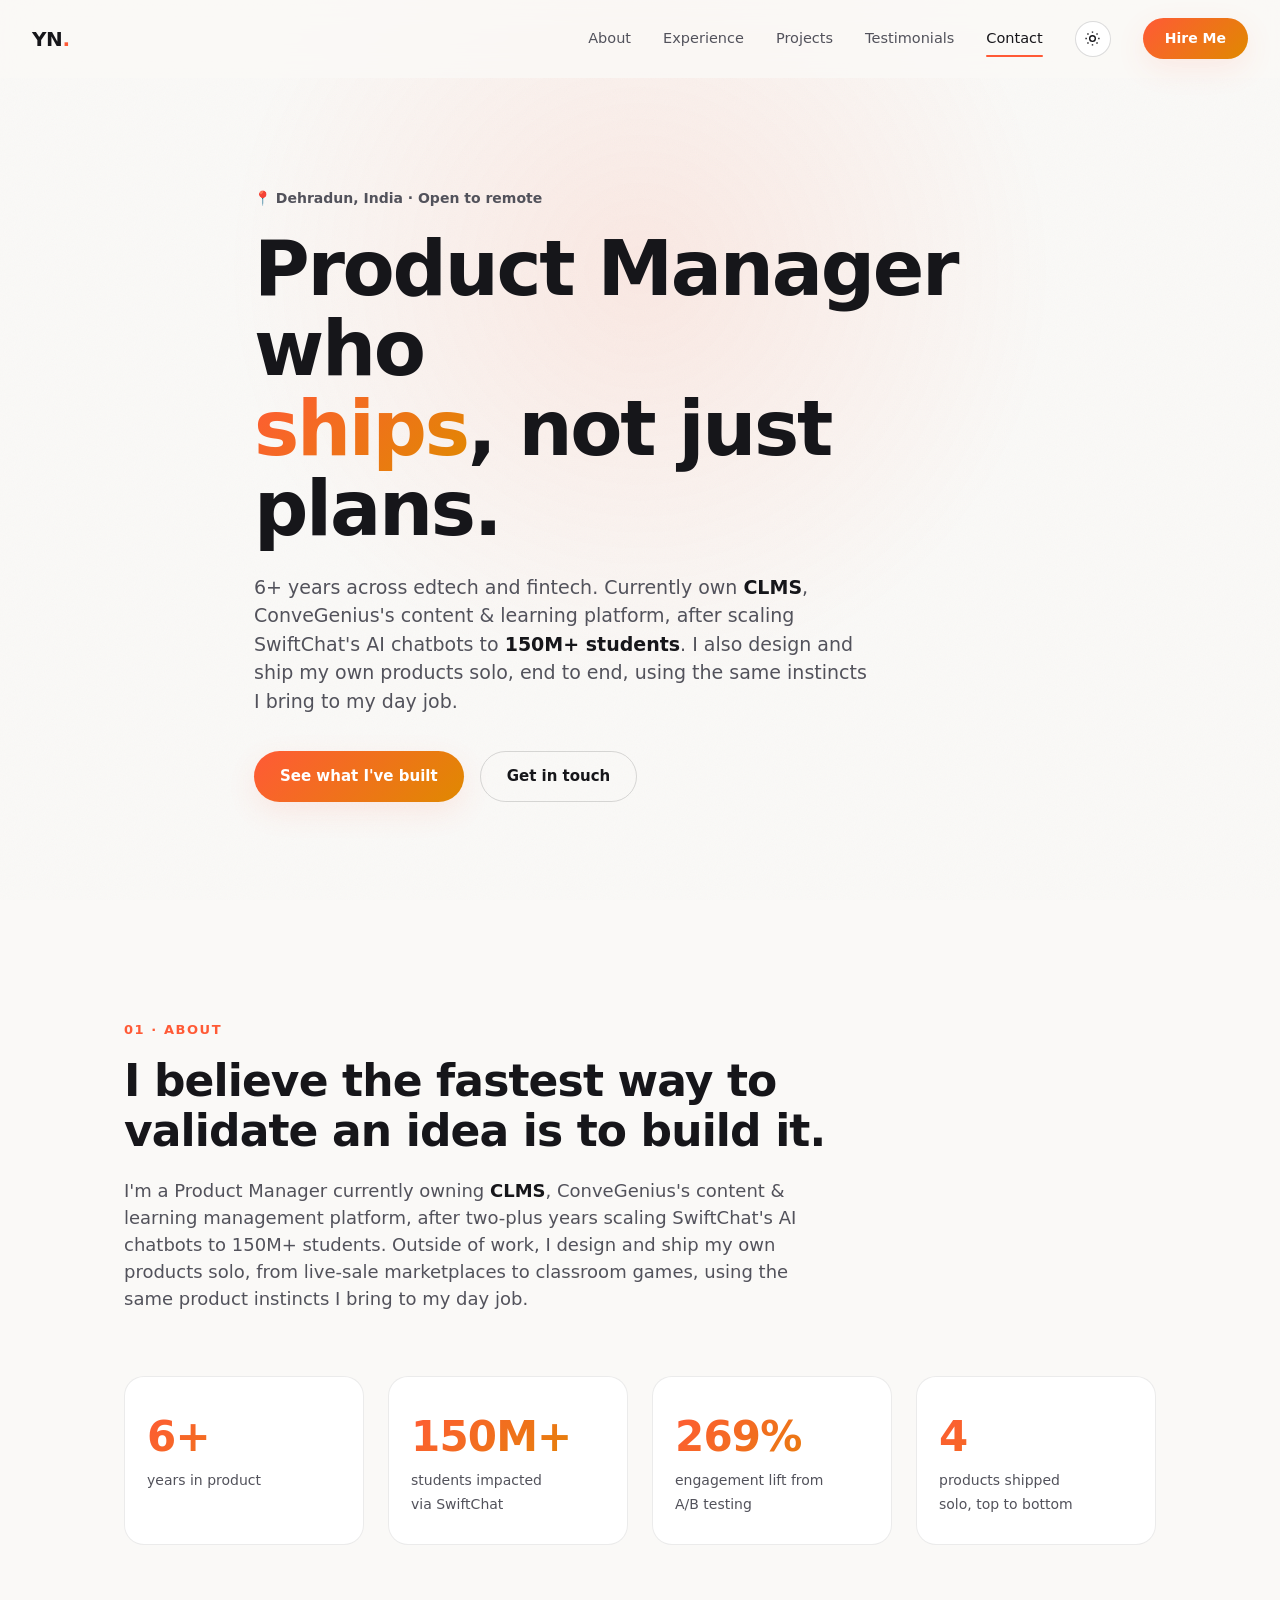
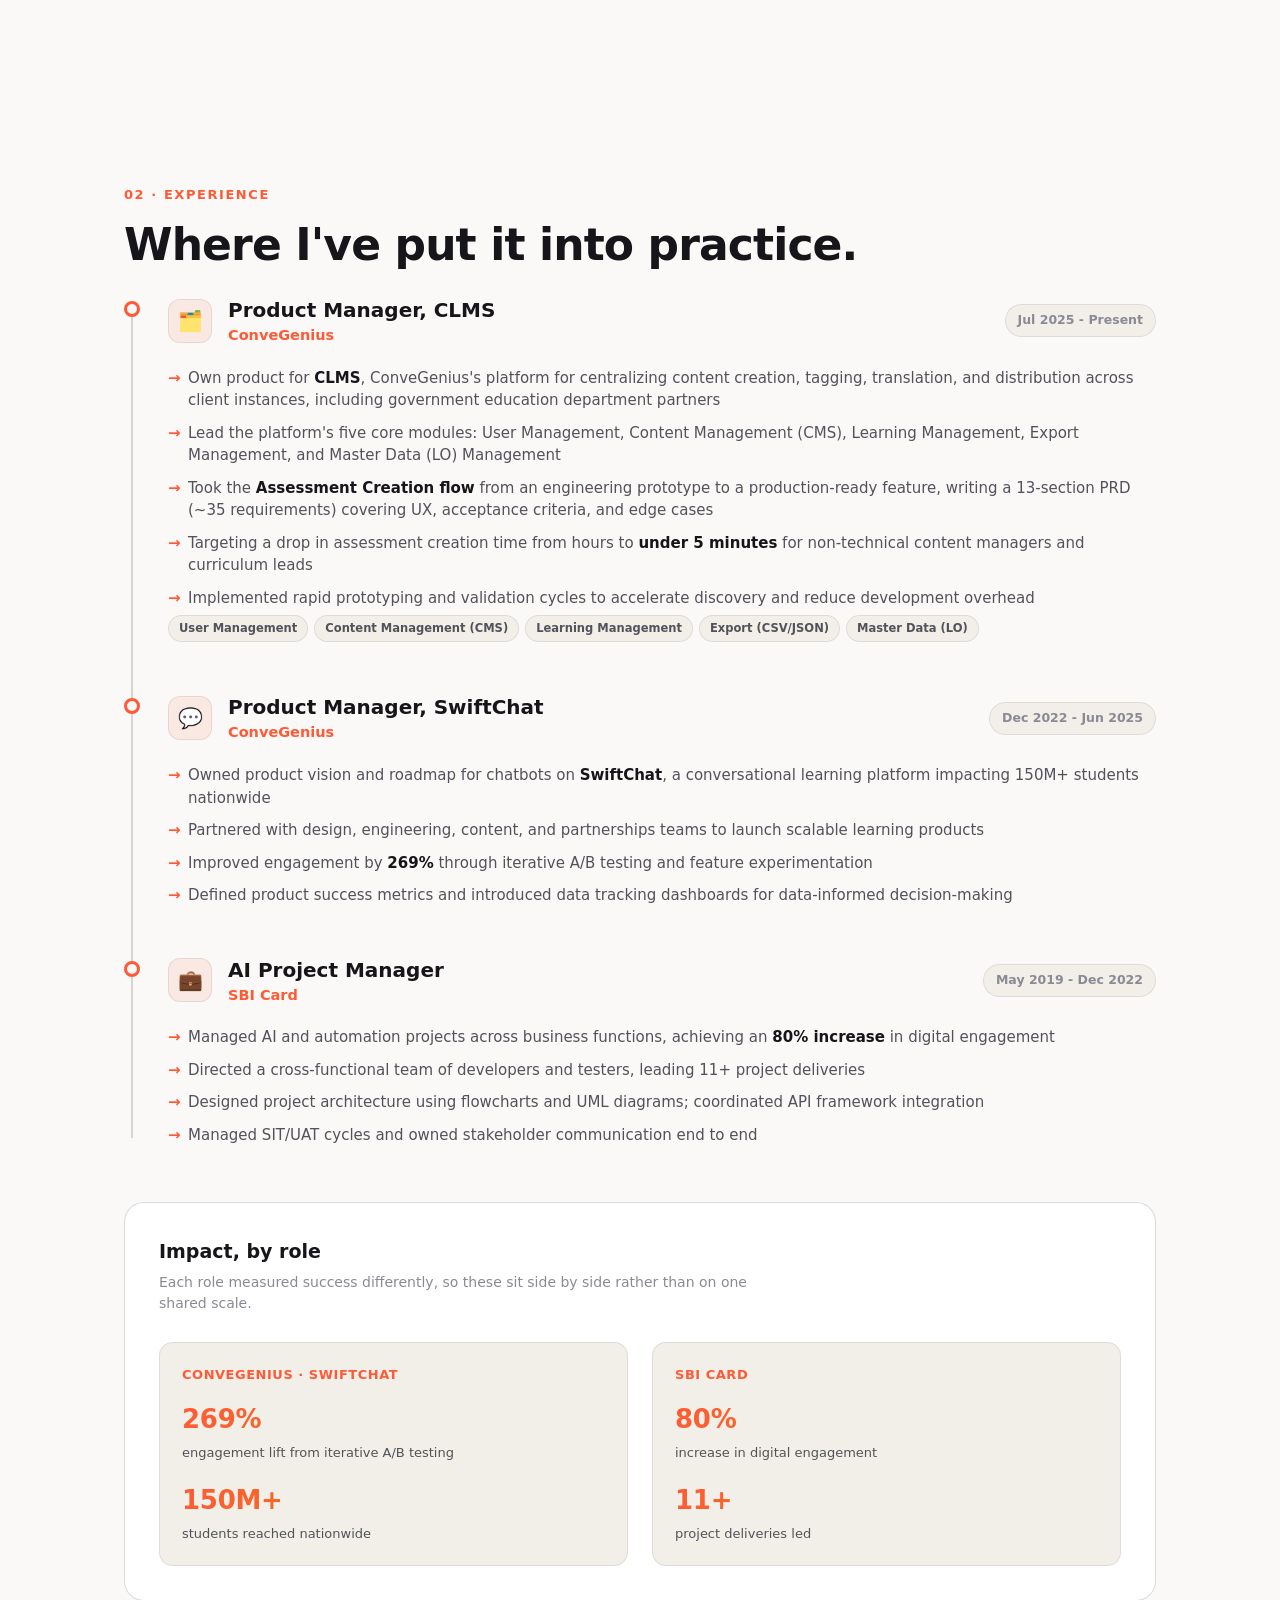
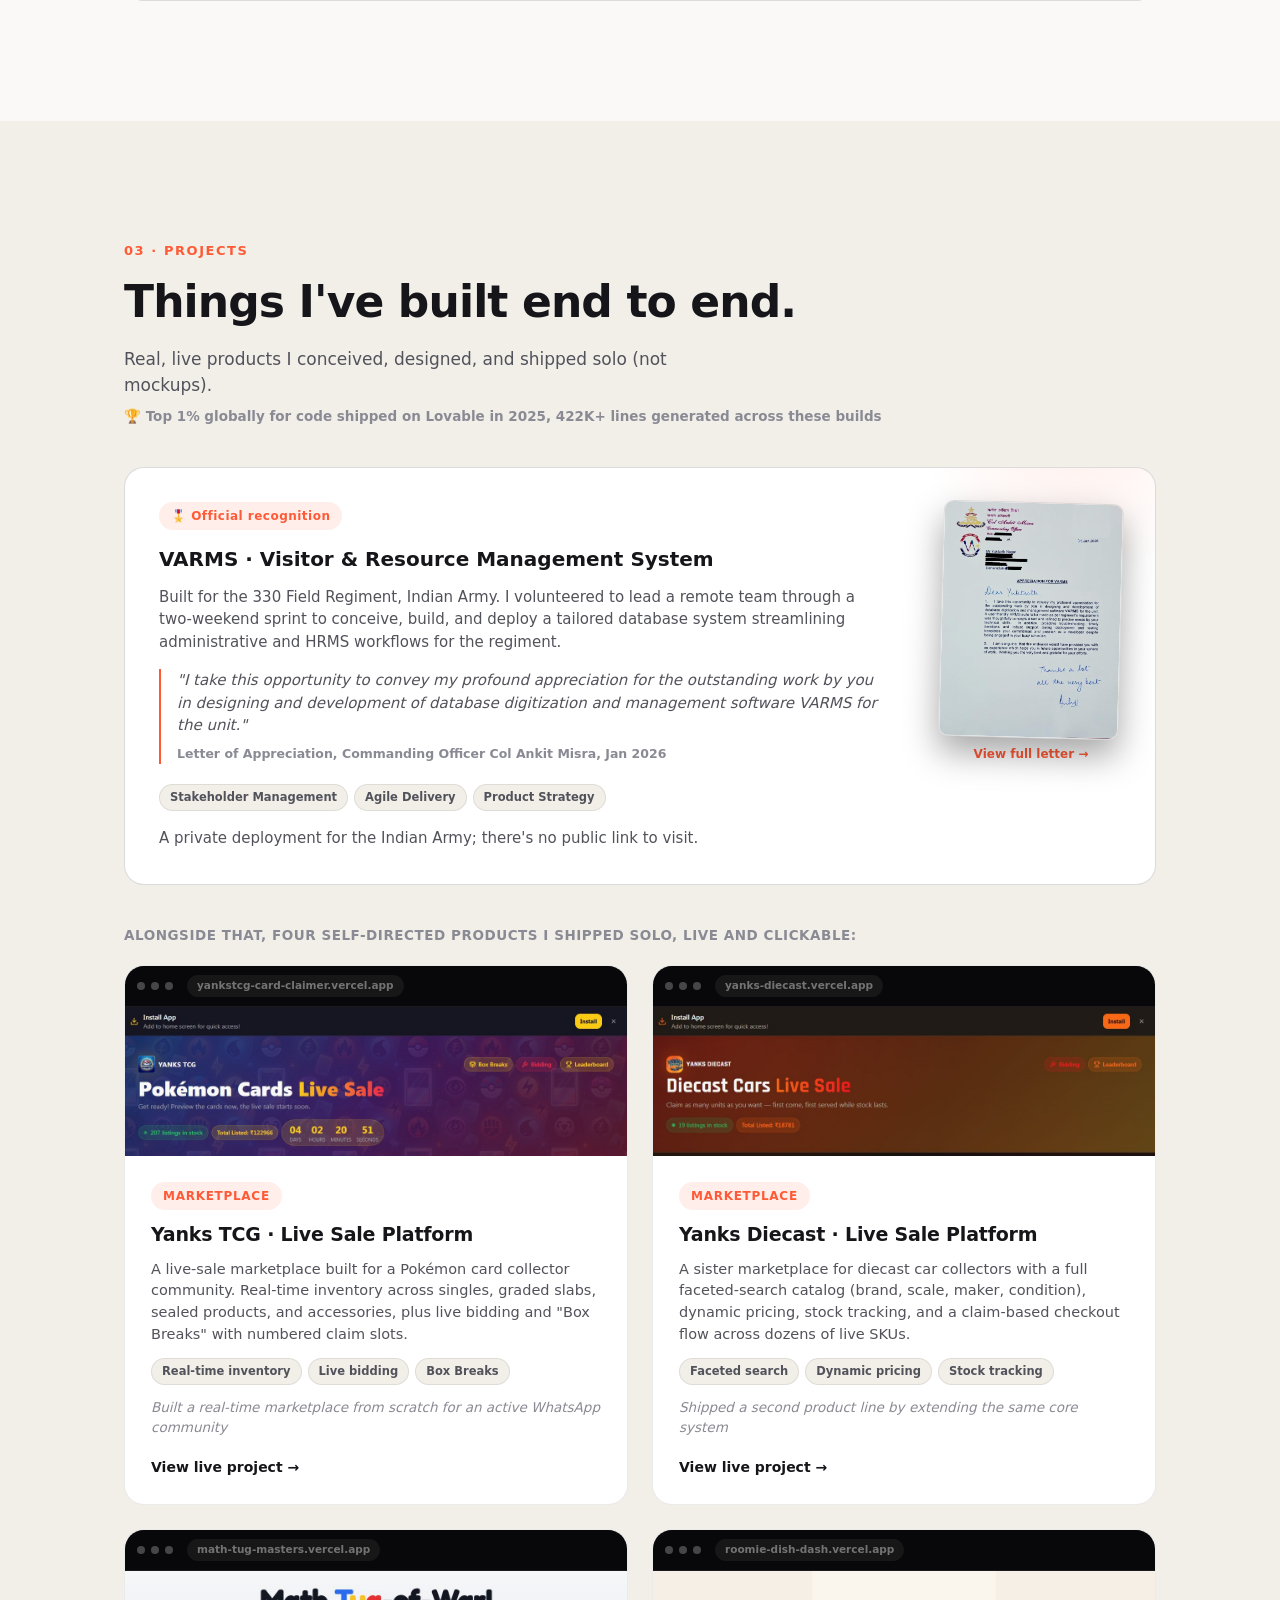
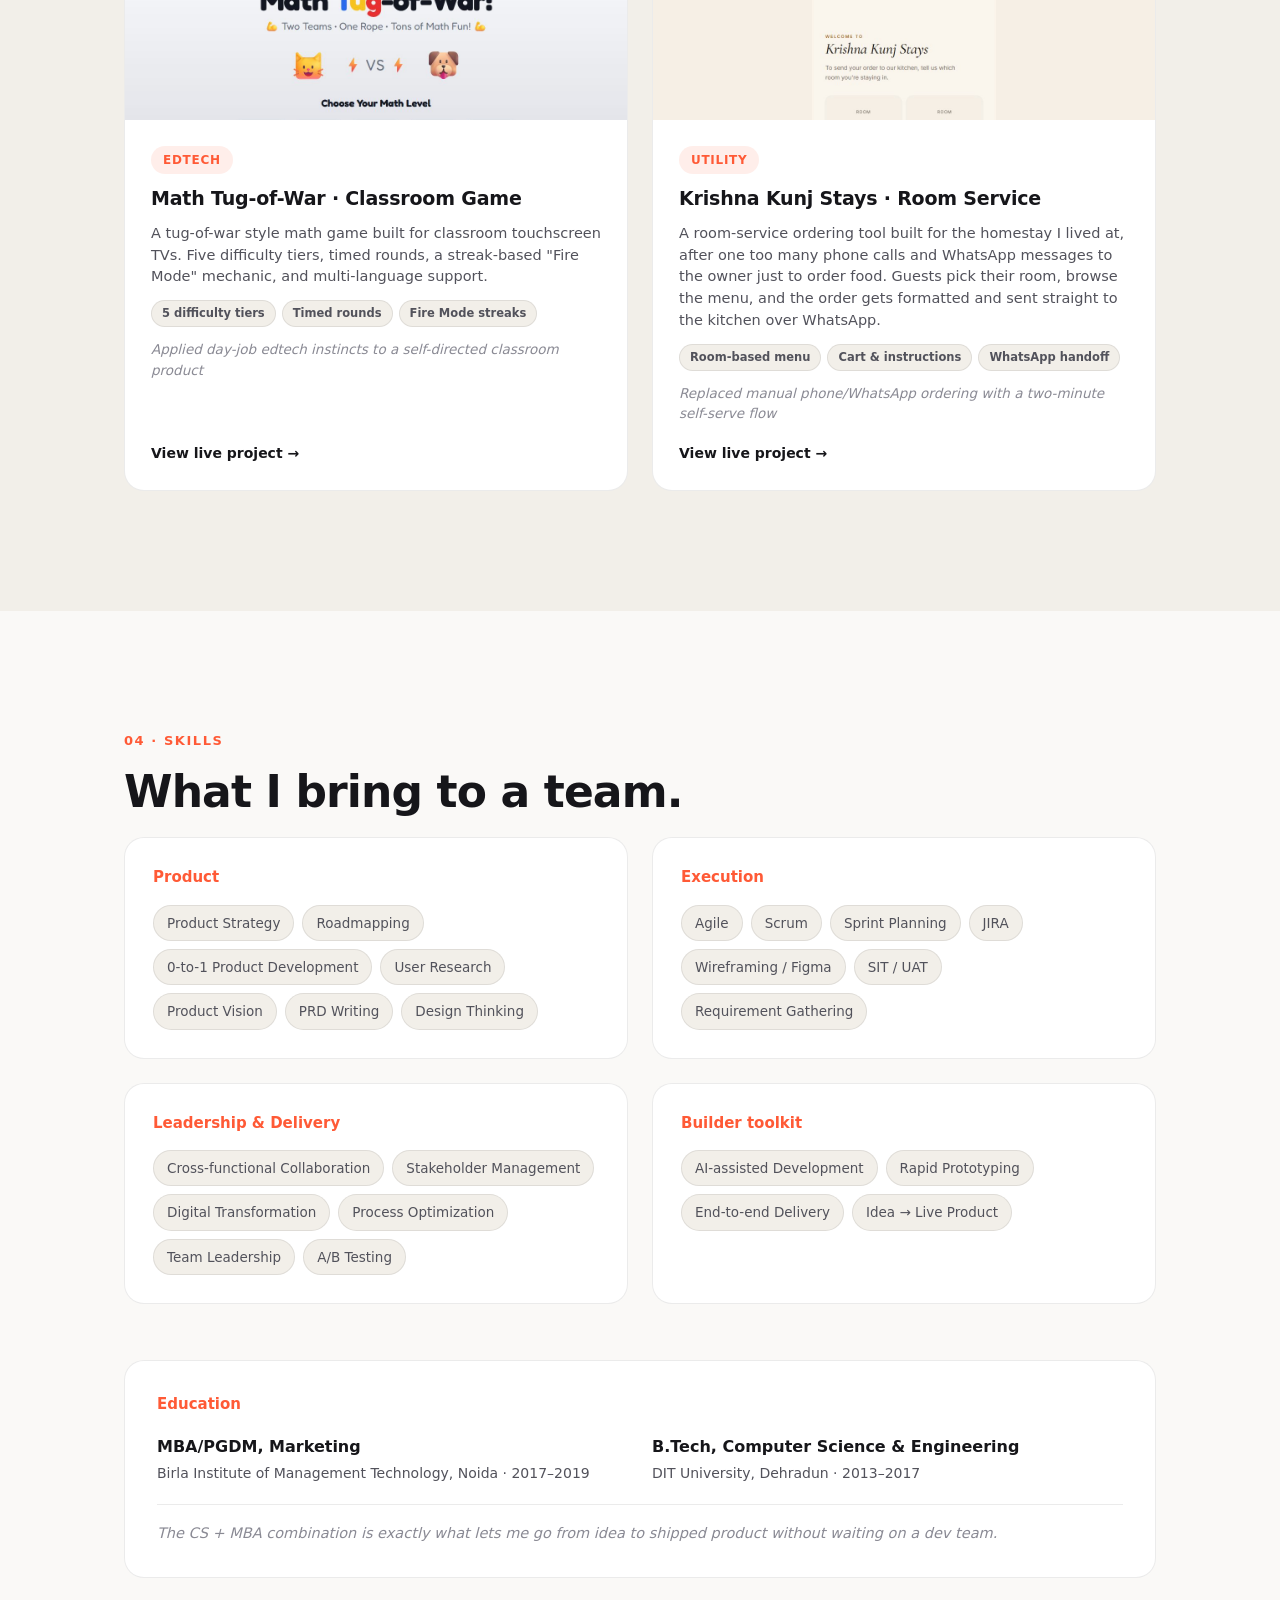
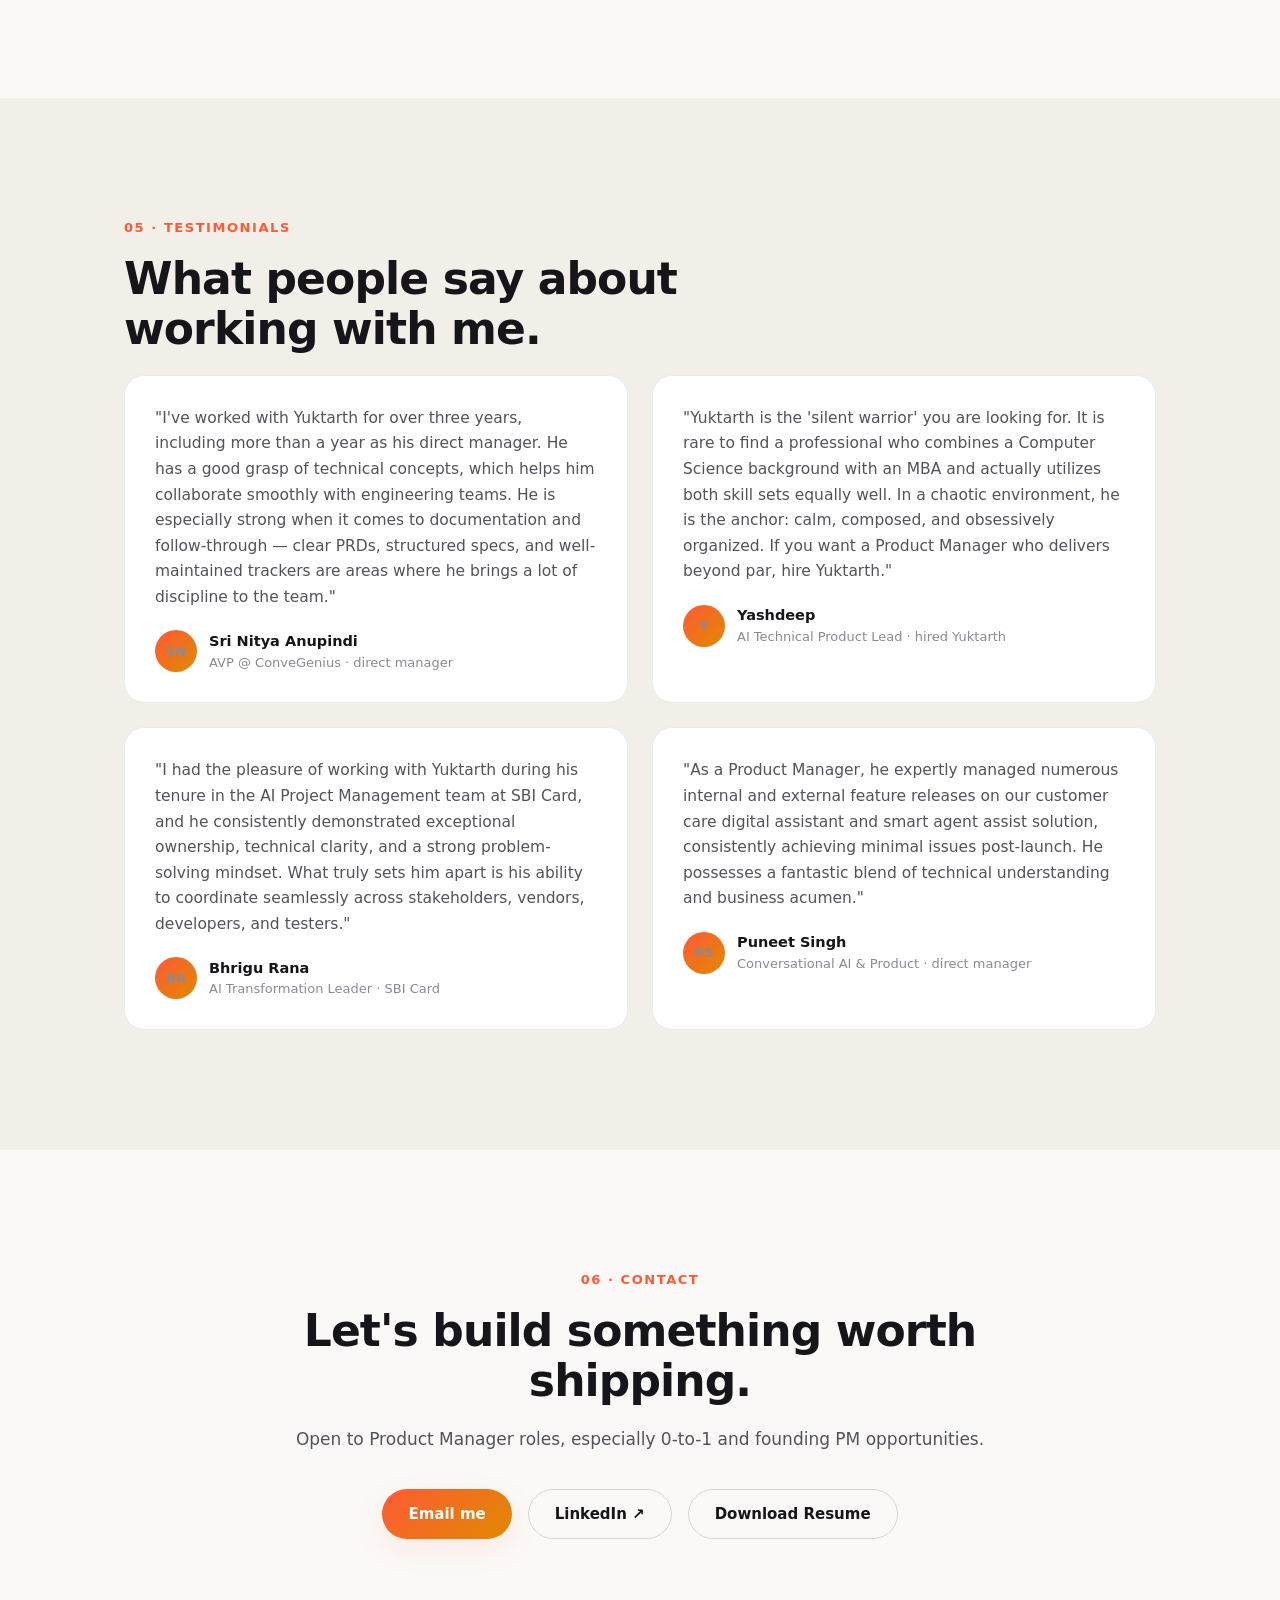
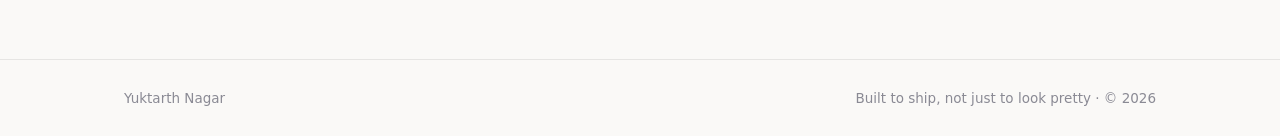
==== index.html @ 234d38d6 "Initial portfolio site Static portfolio with content.json-driven rendering and a Decap CMS admin pan" ====
<!doctype html>
<html lang="en">
<head>
<meta charset="UTF-8" />
<meta name="viewport" content="width=device-width, initial-scale=1.0" />
<title>Yuktarth Nagar · Product Manager</title>
<meta name="description" content="Yuktarth Nagar, Product Manager with 6+ years in edtech and fintech. I ship products end to end, not just roadmaps." />
<link rel="stylesheet" href="styles.css" />
</head>
<body>

<div class="noise"></div>

<nav class="nav" id="nav">
  <a href="#top" class="nav-brand">YN<span class="dot">.</span></a>
  <button class="nav-toggle" id="navToggle" aria-label="Toggle menu">
    <span></span><span></span><span></span>
  </button>
  <div class="nav-links" id="navLinks">
    <a href="#about" data-nav>About</a>
    <a href="#experience" data-nav>Experience</a>
    <a href="#projects" data-nav>Projects</a>
    <a href="#testimonials" data-nav>Testimonials</a>
    <a href="#contact" data-nav>Contact</a>
    <button class="theme-toggle" id="themeToggle" aria-label="Toggle theme">
      <svg class="icon-sun" viewBox="0 0 24 24" fill="none" stroke="currentColor" stroke-width="2"><circle cx="12" cy="12" r="4"/><path d="M12 2v2M12 20v2M4.93 4.93l1.41 1.41M17.66 17.66l1.41 1.41M2 12h2M20 12h2M6.34 17.66l-1.41 1.41M19.07 4.93l-1.41 1.41"/></svg>
      <svg class="icon-moon" viewBox="0 0 24 24" fill="none" stroke="currentColor" stroke-width="2"><path d="M21 12.79A9 9 0 1 1 11.21 3 7 7 0 0 0 21 12.79z"/></svg>
    </button>
    <a href="#contact" class="btn btn-primary btn-nav" id="navCta">Hire Me</a>
  </div>
</nav>

<main id="top">

  <!-- HERO -->
  <section class="hero">
    <div class="hero-glow"></div>
    <div class="container hero-inner">
      <p class="reveal eyebrow" id="heroEyebrow"></p>
      <h1 class="reveal hero-title" id="heroHeadline"></h1>
      <p class="reveal hero-sub" id="heroSubhead"></p>
      <div class="reveal hero-ctas" id="heroCtas"></div>
    </div>
  </section>

  <!-- ABOUT -->
  <section class="section" id="about">
    <div class="container">
      <p class="reveal kicker" id="aboutKicker"></p>
      <h2 class="reveal section-title" id="aboutTitle"></h2>
      <p class="reveal about-text" id="aboutText"></p>
      <div class="stats" id="aboutStats"></div>
    </div>
  </section>

  <!-- EXPERIENCE -->
  <section class="section" id="experience">
    <div class="container">
      <p class="reveal kicker" id="experienceKicker"></p>
      <h2 class="reveal section-title" id="experienceTitle"></h2>

      <div class="timeline" id="timeline"></div>

      <div class="impact reveal">
        <h3 class="impact-title" id="impactTitle"></h3>
        <p class="impact-sub" id="impactSub"></p>
        <div class="impact-cols" id="impactCols"></div>
      </div>
    </div>
  </section>

  <!-- PROJECTS -->
  <section class="section section-tinted" id="projects">
    <div class="container">
      <p class="reveal kicker" id="projectsKicker"></p>
      <h2 class="reveal section-title" id="projectsTitle"></h2>
      <p class="reveal section-intro" id="projectsIntro"></p>
      <p class="reveal section-stat-line" id="projectsStatLine"></p>

      <div class="recognition reveal" id="recognition"></div>

      <p class="reveal projects-subhead" id="projectsSubhead"></p>

      <div class="projects-grid" id="projectsGrid"></div>
    </div>
  </section>

  <!-- SKILLS -->
  <section class="section" id="skills">
    <div class="container">
      <p class="reveal kicker" id="skillsKicker"></p>
      <h2 class="reveal section-title" id="skillsTitle"></h2>

      <div class="skills-grid" id="skillsGrid"></div>

      <div class="education reveal" id="education"></div>
    </div>
  </section>

  <!-- TESTIMONIALS -->
  <section class="section section-tinted" id="testimonials">
    <div class="container">
      <p class="reveal kicker" id="testimonialsKicker"></p>
      <h2 class="reveal section-title" id="testimonialsTitle"></h2>

      <div class="testimonials-grid" id="testimonialsGrid"></div>
    </div>
  </section>

  <!-- CONTACT -->
  <section class="section contact" id="contact">
    <div class="container contact-inner">
      <p class="reveal kicker" id="contactKicker"></p>
      <h2 class="reveal section-title" id="contactTitle"></h2>
      <p class="reveal contact-sub" id="contactSub"></p>
      <div class="reveal contact-links" id="contactLinks"></div>
    </div>
  </section>

</main>

<footer class="footer">
  <div class="container footer-inner">
    <span id="footerName"></span>
    <span id="footerTagline"></span>
  </div>
</footer>

<script src="script.js"></script>
</body>
</html>
---- styles.css ----
/* ---------- Theme tokens ---------- */
:root {
  --bg: #0b0b0f;
  --bg-soft: #131318;
  --bg-tint: #0f0f14;
  --fg: #f3f3f5;
  --fg-muted: #a3a3ad;
  --fg-faint: #6f6f7a;
  --border: rgba(255,255,255,0.09);
  --border-strong: rgba(255,255,255,0.16);
  --accent: #ff5a36;
  --accent-2: #ffb020;
  --accent-soft: rgba(255,90,54,0.14);
  --card: #16161c;
  --shadow: 0 20px 60px rgba(0,0,0,0.45);
  --radius: 20px;
  --font: -apple-system, BlinkMacSystemFont, "Segoe UI", "Inter", system-ui, sans-serif;
}

:root[data-theme="light"] {
  --bg: #faf9f7;
  --bg-soft: #ffffff;
  --bg-tint: #f2efe9;
  --fg: #16161a;
  --fg-muted: #52525b;
  --fg-faint: #8a8a94;
  --border: rgba(0,0,0,0.08);
  --border-strong: rgba(0,0,0,0.14);
  --accent: #ff5a36;
  --accent-2: #e08900;
  --accent-soft: rgba(255,90,54,0.10);
  --card: #ffffff;
  --shadow: 0 20px 50px rgba(0,0,0,0.08);
}

@media (prefers-color-scheme: light) {
  :root:not([data-theme="dark"]) {
    --bg: #faf9f7;
    --bg-soft: #ffffff;
    --bg-tint: #f2efe9;
    --fg: #16161a;
    --fg-muted: #52525b;
    --fg-faint: #8a8a94;
    --border: rgba(0,0,0,0.08);
    --border-strong: rgba(0,0,0,0.14);
    --accent: #ff5a36;
    --accent-2: #e08900;
    --accent-soft: rgba(255,90,54,0.10);
    --card: #ffffff;
    --shadow: 0 20px 50px rgba(0,0,0,0.08);
  }
}

* { box-sizing: border-box; margin: 0; padding: 0; }
html { scroll-behavior: smooth; }

body {
  background: var(--bg);
  color: var(--fg);
  font-family: var(--font);
  line-height: 1.5;
  -webkit-font-smoothing: antialiased;
  overflow-x: hidden;
  transition: background 0.3s ease, color 0.3s ease;
}

.container { max-width: 1080px; margin: 0 auto; padding: 0 24px; }

.noise {
  position: fixed; inset: 0; pointer-events: none; z-index: 0; opacity: 0.035;
  background-image: url("data:image/svg+xml,%3Csvg xmlns='http://www.w3.org/2000/svg' width='120' height='120'%3E%3Cfilter id='n'%3E%3CfeTurbulence type='fractalNoise' baseFrequency='0.9' numOctaves='2' stitchTiles='stitch'/%3E%3C/filter%3E%3Crect width='100%25' height='100%25' filter='url(%23n)'/%3E%3C/svg%3E");
}

::selection { background: var(--accent); color: #fff; }

a { color: inherit; text-decoration: none; }
ul { list-style: none; }

/* ---------- Nav ---------- */
.nav {
  position: fixed; top: 0; left: 0; right: 0; z-index: 100;
  display: flex; align-items: center; justify-content: space-between;
  padding: 18px 32px;
  background: color-mix(in srgb, var(--bg) 78%, transparent);
  backdrop-filter: blur(14px);
  border-bottom: 1px solid transparent;
  transition: border-color 0.3s ease, background 0.3s ease;
}
.nav.scrolled { border-bottom-color: var(--border); }

.nav-brand {
  font-weight: 800; font-size: 20px; letter-spacing: -0.02em;
}
.nav-brand .dot { color: var(--accent); }

.nav-links {
  display: flex; align-items: center; gap: 32px;
  font-size: 14.5px; font-weight: 500;
}
.nav-links a {
  color: var(--fg-muted); position: relative; padding: 4px 0;
  transition: color 0.2s ease;
}
.nav-links a:hover, .nav-links a.active { color: var(--fg); }
.nav-links a.active::after {
  content: ""; position: absolute; left: 0; right: 0; bottom: -4px; height: 2px;
  background: var(--accent); border-radius: 2px;
}

.theme-toggle {
  display: flex; align-items: center; justify-content: center;
  width: 36px; height: 36px; border-radius: 50%;
  border: 1px solid var(--border-strong); background: var(--bg-soft);
  color: var(--fg); cursor: pointer;
}
.theme-toggle svg { width: 17px; height: 17px; }
.theme-toggle .icon-moon { display: none; }
:root[data-theme="light"] .theme-toggle .icon-sun { display: none; }
:root[data-theme="light"] .theme-toggle .icon-moon { display: block; }

.nav-toggle {
  display: none; flex-direction: column; justify-content: center; gap: 5px;
  width: 36px; height: 36px; background: none; border: none; cursor: pointer;
}
.nav-toggle span { display: block; height: 2px; width: 100%; background: var(--fg); border-radius: 2px; }

.nav-links a.btn-nav { padding: 10px 22px; font-size: 14px; color: #fff; }
.nav-links a.btn-nav:hover { color: #fff; }


/* ---------- Buttons ---------- */
.btn {
  display: inline-flex; align-items: center; justify-content: center;
  padding: 13px 26px; border-radius: 999px; font-weight: 600; font-size: 15px;
  transition: transform 0.2s ease, box-shadow 0.2s ease, background 0.2s ease;
  white-space: nowrap;
}
.btn-primary {
  background: linear-gradient(135deg, var(--accent), var(--accent-2));
  color: #fff;
  box-shadow: 0 10px 30px var(--accent-soft);
}
.btn-primary:hover { transform: translateY(-2px); box-shadow: 0 14px 36px var(--accent-soft); }
.btn-ghost {
  background: transparent; border: 1px solid var(--border-strong); color: var(--fg);
}
.btn-ghost:hover { border-color: var(--accent); color: var(--accent); transform: translateY(-2px); }

/* ---------- Hero ---------- */
.hero {
  position: relative; min-height: 100vh; display: flex; flex-direction: column;
  justify-content: center; padding-top: 90px; overflow: hidden;
}
.hero-glow {
  position: absolute; top: -20%; left: 50%; transform: translateX(-50%);
  width: 900px; height: 900px; border-radius: 50%;
  background: radial-gradient(circle, var(--accent-soft) 0%, transparent 65%);
  pointer-events: none;
}
.hero-inner { position: relative; z-index: 1; max-width: 820px; }
.eyebrow {
  font-size: 14px; color: var(--fg-muted); font-weight: 600; margin-bottom: 20px;
}
.hero-title {
  font-size: clamp(40px, 7vw, 76px); font-weight: 800; letter-spacing: -0.03em;
  line-height: 1.05; margin-bottom: 24px;
}
.hero-title .highlight {
  background: linear-gradient(135deg, var(--accent), var(--accent-2));
  -webkit-background-clip: text; background-clip: text; color: transparent;
}
.hero-sub {
  font-size: clamp(16px, 2vw, 19px); color: var(--fg-muted); max-width: 620px; margin-bottom: 36px;
}
.hero-sub strong { color: var(--fg); }
.hero-ctas { display: flex; gap: 16px; flex-wrap: wrap; }

/* ---------- Sections ---------- */
.section { padding: 120px 0; position: relative; z-index: 1; }
.section-tinted { background: var(--bg-tint); }
.kicker {
  font-size: 13px; font-weight: 700; letter-spacing: 0.12em; text-transform: uppercase;
  color: var(--accent); margin-bottom: 16px;
}
.section-title {
  font-size: clamp(28px, 4.2vw, 44px); font-weight: 800; letter-spacing: -0.02em;
  line-height: 1.15; margin-bottom: 20px; max-width: 760px;
}
.section-intro { color: var(--fg-muted); font-size: 17px; max-width: 560px; margin-bottom: 8px; }
.section-stat-line {
  color: var(--fg-faint); font-size: 13.5px; font-weight: 600; margin-bottom: 40px;
}

/* ---------- About ---------- */
.about-text { font-size: 18px; color: var(--fg-muted); max-width: 680px; margin-bottom: 64px; }
.about-text strong { color: var(--fg); }
.stats {
  display: grid; grid-template-columns: repeat(4, 1fr); gap: 24px;
}
.stat {
  background: var(--card); border: 1px solid var(--border); border-radius: var(--radius);
  padding: 28px 22px;
}
.stat-num {
  display: block; font-size: 42px; font-weight: 800; letter-spacing: -0.02em;
  background: linear-gradient(135deg, var(--accent), var(--accent-2));
  -webkit-background-clip: text; background-clip: text; color: transparent;
}
.stat-label { color: var(--fg-muted); font-size: 14px; font-weight: 500; }

/* ---------- Timeline ---------- */
.timeline { position: relative; display: flex; flex-direction: column; gap: 48px; margin-top: 24px; }
.timeline::before {
  content: ""; position: absolute; left: 7px; top: 8px; bottom: 8px; width: 2px;
  background: var(--border-strong);
}
.timeline-item { position: relative; padding-left: 44px; }
.timeline-marker {
  position: absolute; left: 0; top: 6px; width: 16px; height: 16px; border-radius: 50%;
  background: var(--bg); border: 3px solid var(--accent);
}
.timeline-head { display: flex; align-items: center; gap: 16px; flex-wrap: wrap; margin-bottom: 20px; }
.timeline-icon {
  width: 44px; height: 44px; flex-shrink: 0; border-radius: 12px; display: flex; align-items: center;
  justify-content: center; font-size: 20px; background: var(--accent-soft); border: 1px solid var(--border);
}
.timeline-head h3 { font-size: 20px; font-weight: 700; }
.timeline-date {
  margin-left: auto; font-size: 12.5px; color: var(--fg-faint); font-weight: 600;
  background: var(--bg-tint); border: 1px solid var(--border); padding: 6px 12px; border-radius: 999px;
}
.timeline-company { color: var(--accent); font-weight: 600; font-size: 14.5px; }
.timeline-content ul { display: flex; flex-direction: column; gap: 10px; }
.timeline-list-2col { display: grid; grid-template-columns: 1fr 1fr; gap: 10px 28px; }
.timeline-content li {
  color: var(--fg-muted); font-size: 15px; padding-left: 20px; position: relative;
}
.timeline-content li::before {
  content: "→"; position: absolute; left: 0; color: var(--accent); font-weight: 700;
}
.timeline-content li strong { color: var(--fg); }

.timeline-content .feature-chips { margin-top: 6px; }

/* ---------- Impact chart ---------- */
.impact {
  margin-top: 56px; background: var(--card); border: 1px solid var(--border-strong);
  border-radius: var(--radius); padding: 34px;
}
.impact-title { font-size: 19px; font-weight: 700; margin-bottom: 6px; }
.impact-sub { color: var(--fg-faint); font-size: 14px; max-width: 640px; margin-bottom: 28px; }

.impact-cols {
  display: grid; grid-template-columns: repeat(2, 1fr); gap: 24px;
}
.impact-col {
  padding: 22px; background: var(--bg-tint); border: 1px solid var(--border); border-radius: 14px;
}
.impact-col h4 {
  font-size: 13px; font-weight: 700; color: var(--accent); margin-bottom: 16px;
  text-transform: uppercase; letter-spacing: 0.04em;
}
.impact-stats { display: flex; flex-direction: column; gap: 18px; }
.impact-stat {
  display: flex; flex-direction: column; gap: 4px; font-size: 13px; color: var(--fg-muted); font-weight: 500;
}
.impact-stat span {
  font-size: 26px; font-weight: 800; letter-spacing: -0.01em;
  background: linear-gradient(135deg, var(--accent), var(--accent-2));
  -webkit-background-clip: text; background-clip: text; color: transparent;
}

@media (max-width: 640px) {
  .impact-cols { grid-template-columns: 1fr; }
}

/* ---------- Projects ---------- */
.projects-grid { display: grid; grid-template-columns: repeat(2, 1fr); gap: 24px; }
.project-card {
  display: flex; flex-direction: column; background: var(--card); border: 1px solid var(--border);
  border-radius: var(--radius); overflow: hidden;
  transition: transform 0.25s ease, box-shadow 0.25s ease, border-color 0.25s ease;
}
.project-card:hover { transform: translateY(-6px); box-shadow: var(--shadow); border-color: var(--border-strong); }
.project-visual {
  height: 190px; position: relative; overflow: hidden; display: flex; flex-direction: column;
  background: #0c0c10;
}

.browser-chrome {
  display: flex; align-items: center; gap: 6px; padding: 9px 12px;
  background: rgba(0,0,0,0.35); border-bottom: 1px solid rgba(255,255,255,0.08);
  position: relative; z-index: 1;
}
.browser-chrome span {
  width: 8px; height: 8px; border-radius: 50%; background: rgba(255,255,255,0.25);
}
.browser-chrome-url {
  margin-left: 8px; font-size: 10.5px; color: rgba(255,255,255,0.4); font-weight: 600;
  background: rgba(255,255,255,0.06); padding: 3px 10px; border-radius: 999px;
}

.project-shot {
  flex: 1; width: 100%; object-fit: cover; object-position: top center; display: block;
  transition: transform 0.4s ease;
}
.project-card:hover .project-shot { transform: scale(1.03); }

.project-body { padding: 26px; display: flex; flex-direction: column; gap: 10px; flex: 1; }
.feature-chips { display: flex; flex-wrap: wrap; gap: 6px; margin: 2px 0; }
.feature-chips span {
  font-size: 11.5px; font-weight: 600; color: var(--fg-muted); background: var(--bg-tint);
  border: 1px solid var(--border); padding: 4px 10px; border-radius: 999px;
}
.project-tag {
  align-self: flex-start; font-size: 12px; font-weight: 700; text-transform: uppercase;
  letter-spacing: 0.06em; color: var(--accent); background: var(--accent-soft);
  padding: 5px 12px; border-radius: 999px;
}

/* ---------- Recognition banner ---------- */
.recognition {
  background: var(--card); border: 1px solid var(--border-strong);
  border-radius: var(--radius); padding: 34px; position: relative; overflow: hidden;
}
.projects-subhead {
  color: var(--fg-faint); font-size: 13.5px; font-weight: 600; text-transform: uppercase;
  letter-spacing: 0.04em; margin: 40px 0 20px;
}
.recognition::before {
  content: ""; position: absolute; top: -50%; right: -8%; width: 320px; height: 320px;
  border-radius: 50%; background: radial-gradient(circle, var(--accent-soft) 0%, transparent 70%);
  pointer-events: none;
}
.recognition-grid {
  display: grid; grid-template-columns: 1fr 180px; gap: 32px; align-items: start; position: relative;
}
.recognition-badge {
  display: inline-block; font-size: 12px; font-weight: 700; letter-spacing: 0.04em;
  color: var(--accent); background: var(--accent-soft); padding: 5px 12px; border-radius: 999px;
  margin-bottom: 14px;
}
.recognition h3 { font-size: 20px; font-weight: 700; margin-bottom: 12px; }
.recognition-content > p { color: var(--fg-muted); font-size: 15px; max-width: 720px; margin-bottom: 16px; }
.recognition-quote {
  font-style: italic; color: var(--fg-muted); font-size: 14px; max-width: 680px;
  border-left: 2px solid var(--accent); padding-left: 16px; margin-bottom: 20px !important;
}
.recognition-quote span { display: inline-block; margin-top: 8px; font-style: normal; font-size: 12.5px; color: var(--fg-faint); font-weight: 600; }
.recognition-note { font-size: 12.5px; color: var(--fg-faint); margin-top: 16px; margin-bottom: 0 !important; }

.recognition-letter {
  display: flex; flex-direction: column; align-items: center; gap: 8px; flex-shrink: 0;
}
.recognition-letter img {
  width: 100%; border-radius: 10px; border: 1px solid var(--border-strong);
  box-shadow: 0 16px 34px rgba(0,0,0,0.35); transform: rotate(1.5deg);
  transition: transform 0.25s ease, box-shadow 0.25s ease;
}
.recognition-letter:hover img { transform: rotate(0deg) scale(1.03); box-shadow: 0 20px 40px rgba(0,0,0,0.45); }
.recognition-letter-hint { font-size: 12px; font-weight: 600; color: var(--accent); }

@media (max-width: 640px) {
  .recognition-grid { grid-template-columns: 1fr; }
  .recognition-letter { width: 160px; margin: 0 auto; }
}
.project-body h3 { font-size: 19px; font-weight: 700; letter-spacing: -0.01em; }
.project-body p { font-size: 14.5px; color: var(--fg-muted); }
.project-proof { font-style: italic; color: var(--fg-faint) !important; font-size: 13.5px !important; }
.project-link {
  margin-top: auto; padding-top: 10px; font-weight: 600; font-size: 14px; color: var(--fg);
}
.project-card:hover .project-link { color: var(--accent); }

/* ---------- Skills ---------- */
.skills-grid { display: grid; grid-template-columns: repeat(2, 1fr); gap: 24px; margin-bottom: 56px; }
.skill-cluster {
  background: var(--card); border: 1px solid var(--border); border-radius: var(--radius); padding: 28px;
}
.skill-cluster h3 { font-size: 15px; font-weight: 700; margin-bottom: 16px; color: var(--accent); }
.tags { display: flex; flex-wrap: wrap; gap: 8px; }
.tags span {
  font-size: 13.5px; font-weight: 500; color: var(--fg-muted); background: var(--bg-tint);
  border: 1px solid var(--border); padding: 7px 13px; border-radius: 999px;
}

.education {
  background: var(--card); border: 1px solid var(--border); border-radius: var(--radius); padding: 32px;
}
.education h3 { font-size: 15px; font-weight: 700; margin-bottom: 20px; color: var(--accent); }
.edu-row { display: grid; grid-template-columns: 1fr 1fr; gap: 24px; margin-bottom: 20px; }
.edu-row div { display: flex; flex-direction: column; gap: 4px; }
.edu-row strong { font-size: 16px; }
.edu-row span { font-size: 14px; color: var(--fg-muted); }
.edu-note { font-size: 14.5px; color: var(--fg-faint); font-style: italic; border-top: 1px solid var(--border); padding-top: 18px; }

/* ---------- Testimonials ---------- */
.testimonials-grid { display: grid; grid-template-columns: repeat(2, 1fr); gap: 24px; }
.testimonial-card {
  background: var(--card); border: 1px solid var(--border); border-radius: var(--radius);
  padding: 30px; display: flex; flex-direction: column; gap: 20px;
  transition: transform 0.25s ease, box-shadow 0.25s ease;
}
.testimonial-card:hover { transform: translateY(-4px); box-shadow: var(--shadow); }
.testimonial-card blockquote { font-size: 15.5px; color: var(--fg-muted); line-height: 1.65; }
.testimonial-card figcaption { display: flex; align-items: center; gap: 12px; }
.avatar {
  width: 42px; height: 42px; border-radius: 50%; display: flex; align-items: center; justify-content: center;
  background: linear-gradient(135deg, var(--accent), var(--accent-2)); color: #fff; font-weight: 700; font-size: 13px;
  flex-shrink: 0;
}
.testimonial-card figcaption div { display: flex; flex-direction: column; }
.testimonial-card figcaption strong { font-size: 14.5px; }
.testimonial-card figcaption span { font-size: 13px; color: var(--fg-faint); }

/* ---------- Contact ---------- */
.contact-inner { text-align: center; display: flex; flex-direction: column; align-items: center; }
.contact .kicker, .contact .section-title { align-self: center; }
.contact-sub { color: var(--fg-muted); font-size: 17px; margin-bottom: 36px; }
.contact-links { display: flex; gap: 16px; flex-wrap: wrap; justify-content: center; }

/* ---------- Footer ---------- */
.footer { border-top: 1px solid var(--border); padding: 28px 0; position: relative; z-index: 1; }
.footer-inner { display: flex; justify-content: space-between; font-size: 13.5px; color: var(--fg-faint); flex-wrap: wrap; gap: 8px; }

/* ---------- Reveal animation ---------- */
.reveal { opacity: 0; transform: translateY(24px); transition: opacity 0.7s ease, transform 0.7s ease; }
.reveal.in-view { opacity: 1; transform: translateY(0); }

/* ---------- Responsive ---------- */
@media (max-width: 860px) {
  .stats { grid-template-columns: repeat(2, 1fr); }
  .projects-grid { grid-template-columns: 1fr; }
  .skills-grid { grid-template-columns: 1fr; }
  .testimonials-grid { grid-template-columns: 1fr; }
  .edu-row { grid-template-columns: 1fr; }
  .timeline-list-2col { grid-template-columns: 1fr; }
  .section { padding: 88px 0; }
}

@media (max-width: 720px) {
  .nav { padding: 16px 20px; }
  .nav-toggle { display: flex; }
  .nav-links {
    position: fixed; top: 62px; left: 0; right: 0; flex-direction: column; align-items: flex-start;
    background: var(--bg-soft); border-bottom: 1px solid var(--border);
    padding: 20px 24px 28px; gap: 18px; transform: translateY(-130%); transition: transform 0.3s ease;
  }
  .nav-links.open { transform: translateY(0); }
  .theme-toggle { margin-top: 6px; }
  .hero { padding-top: 110px; }
  .container { padding: 0 20px; }
  .footer-inner { flex-direction: column; text-align: center; }
}
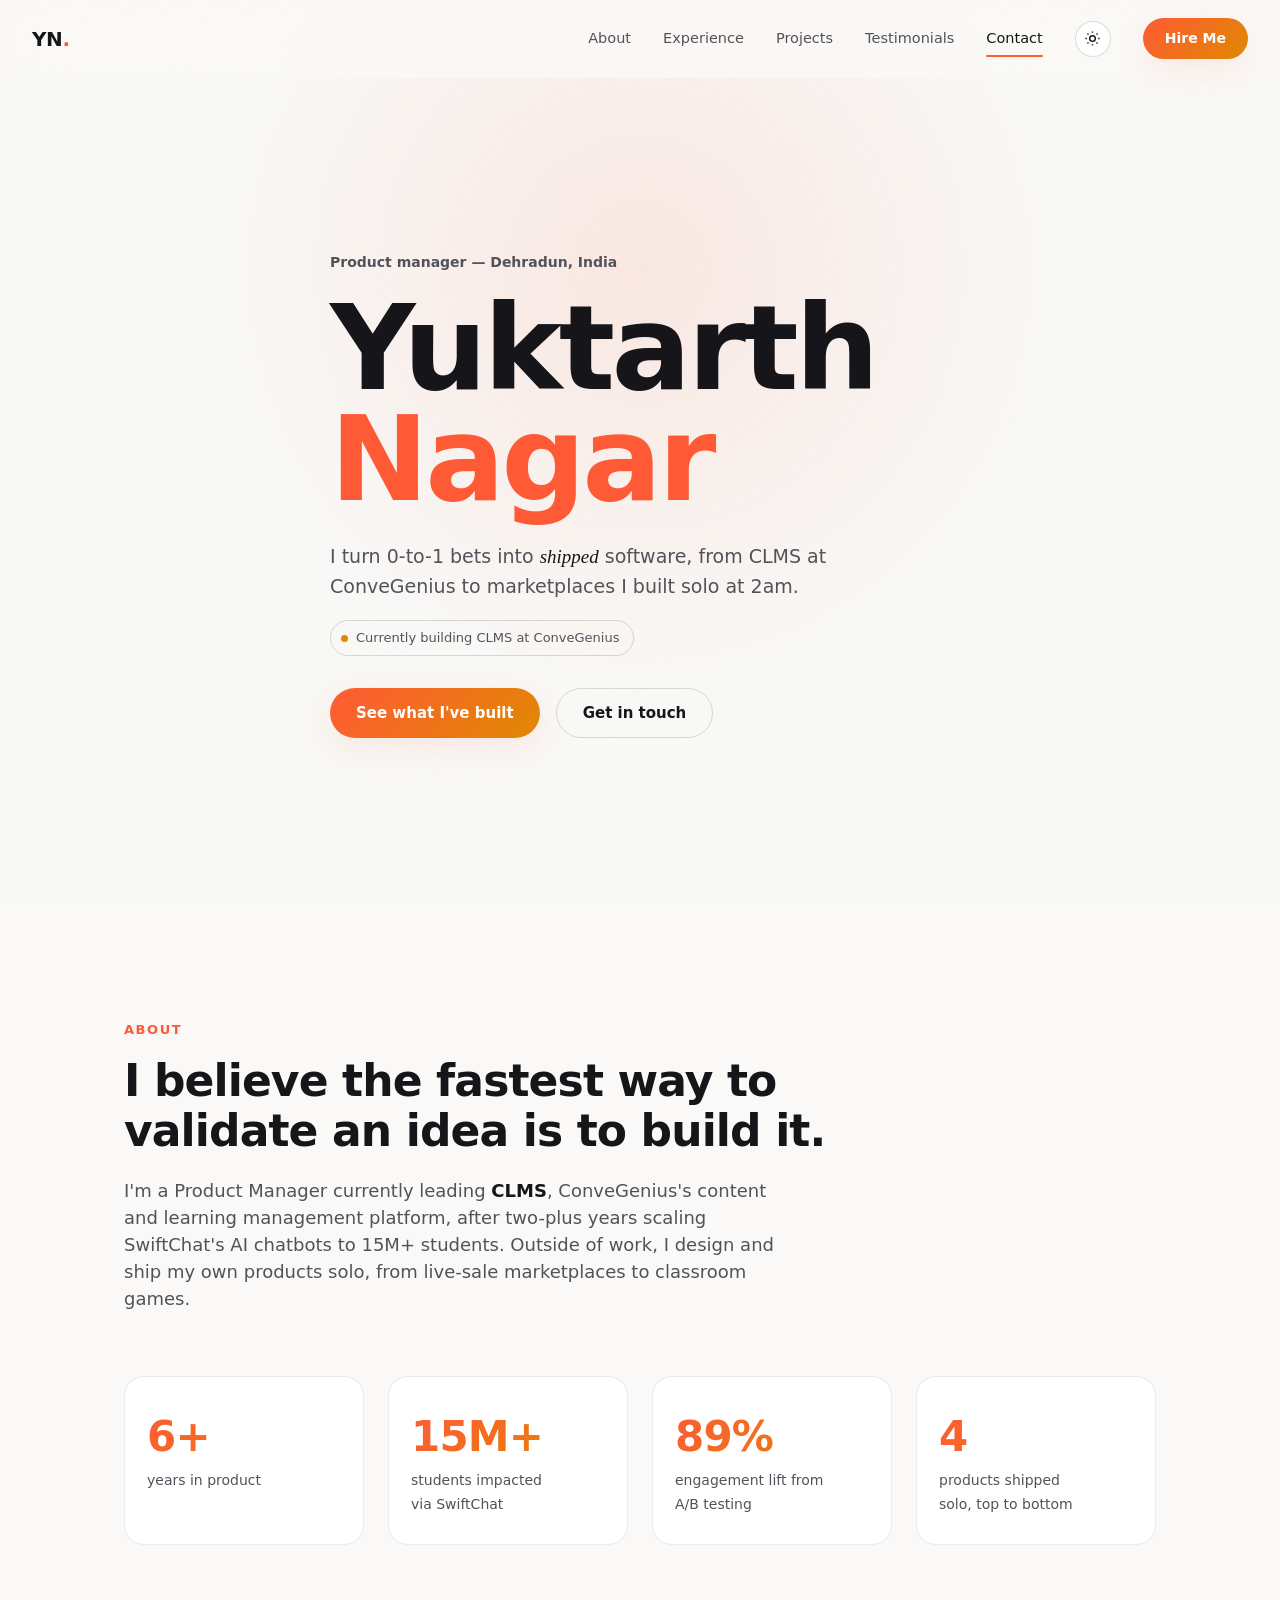
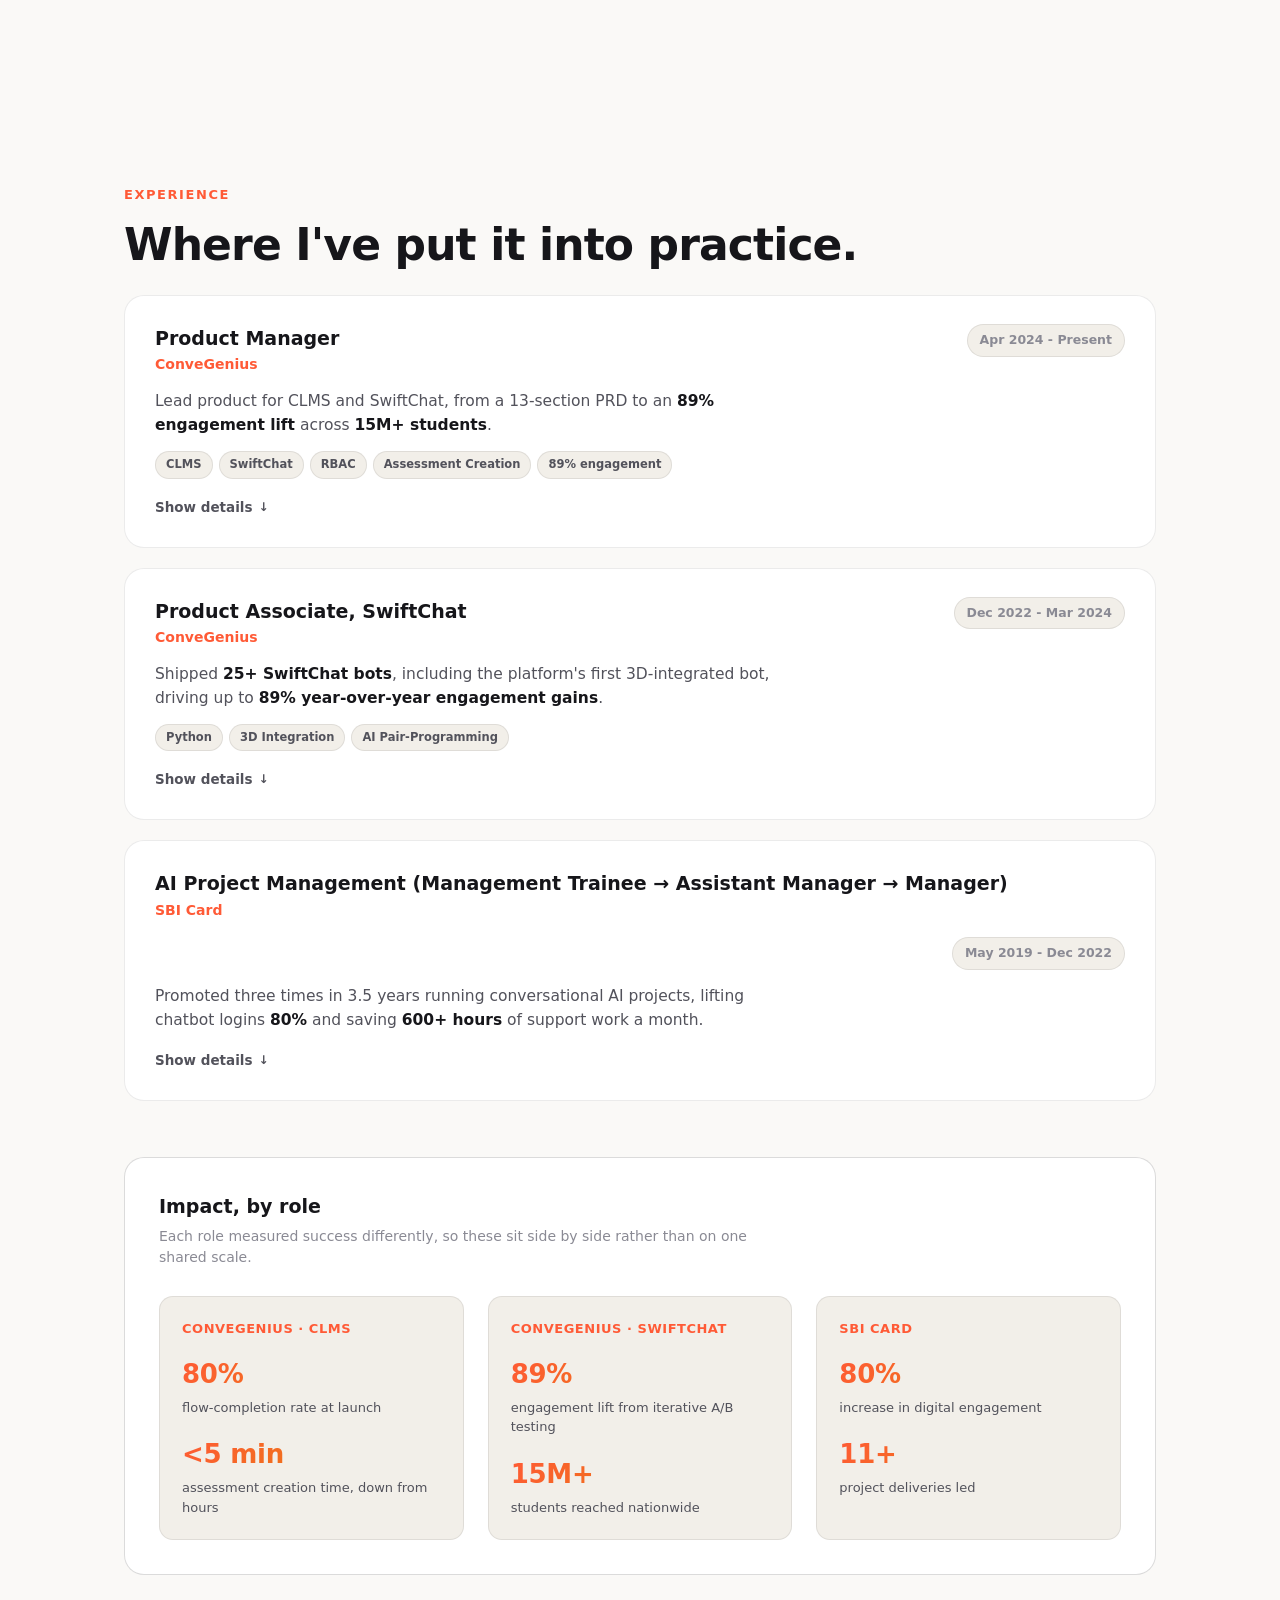
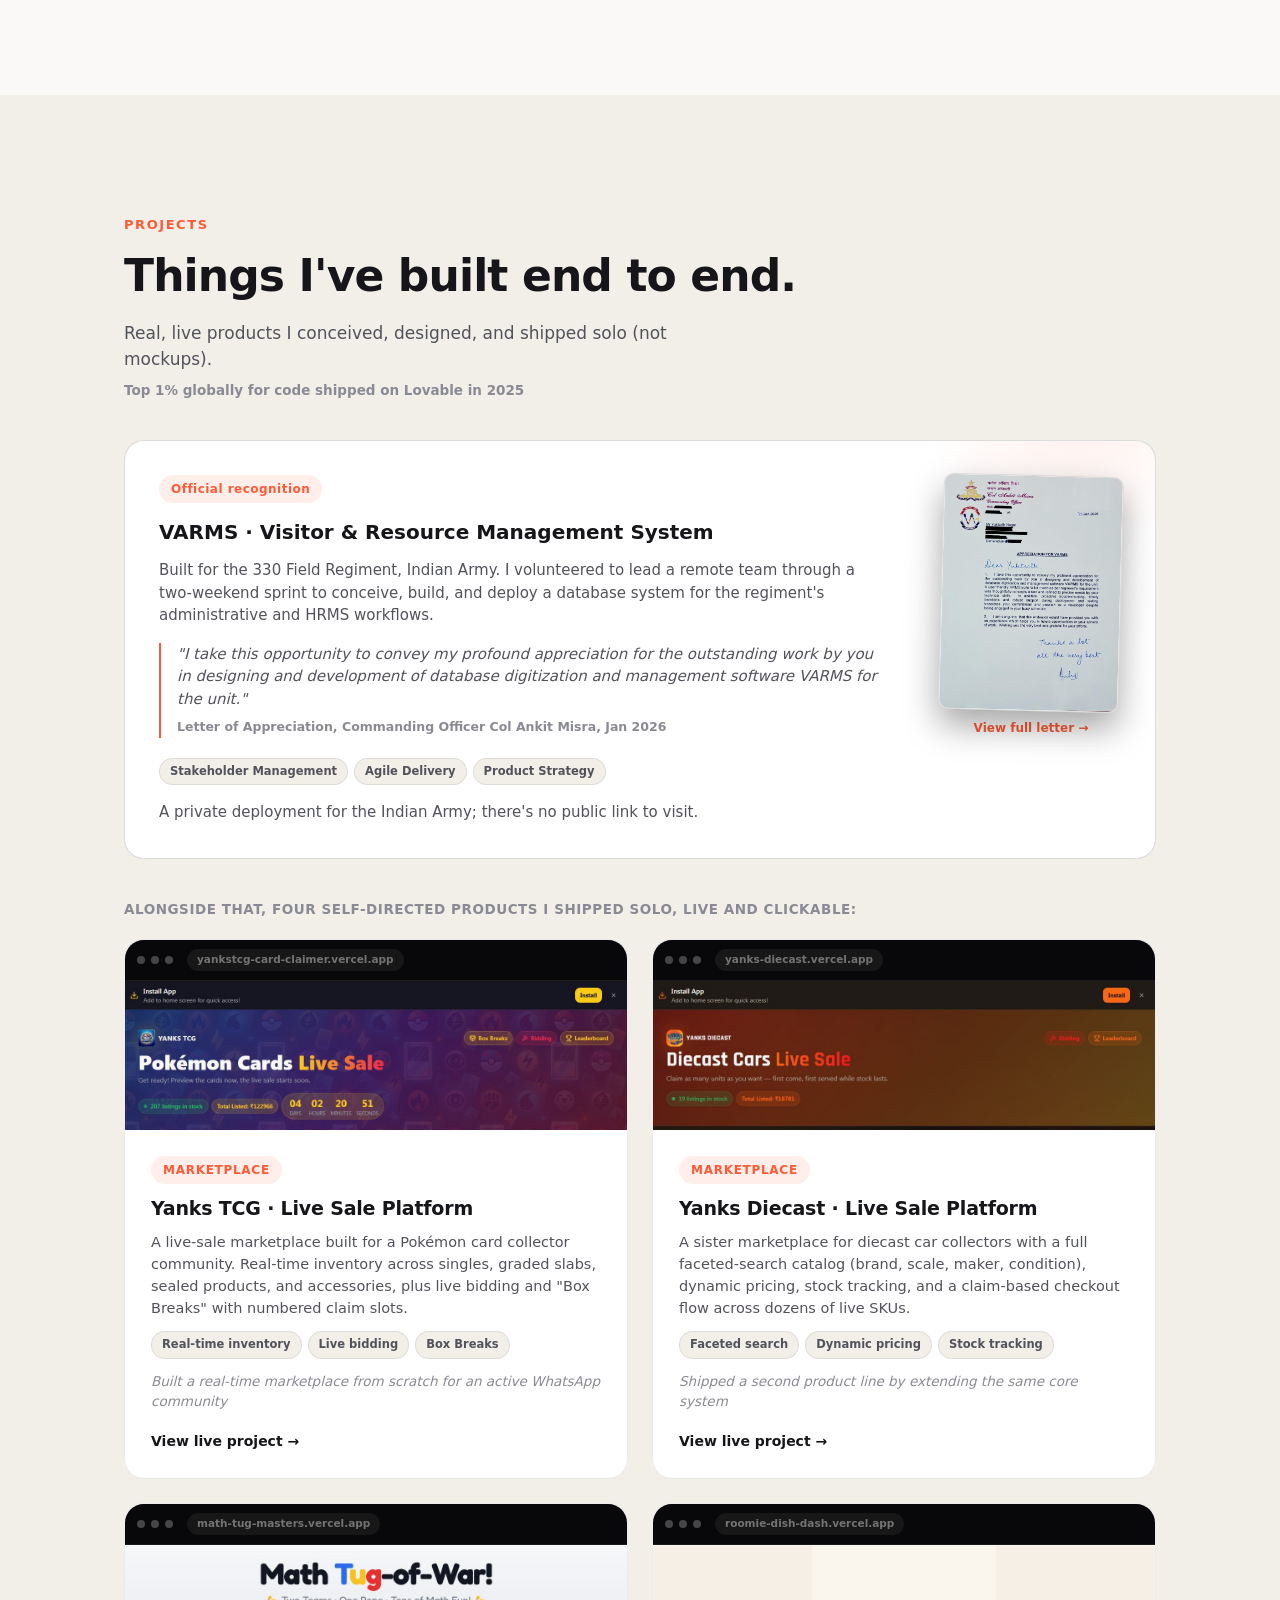
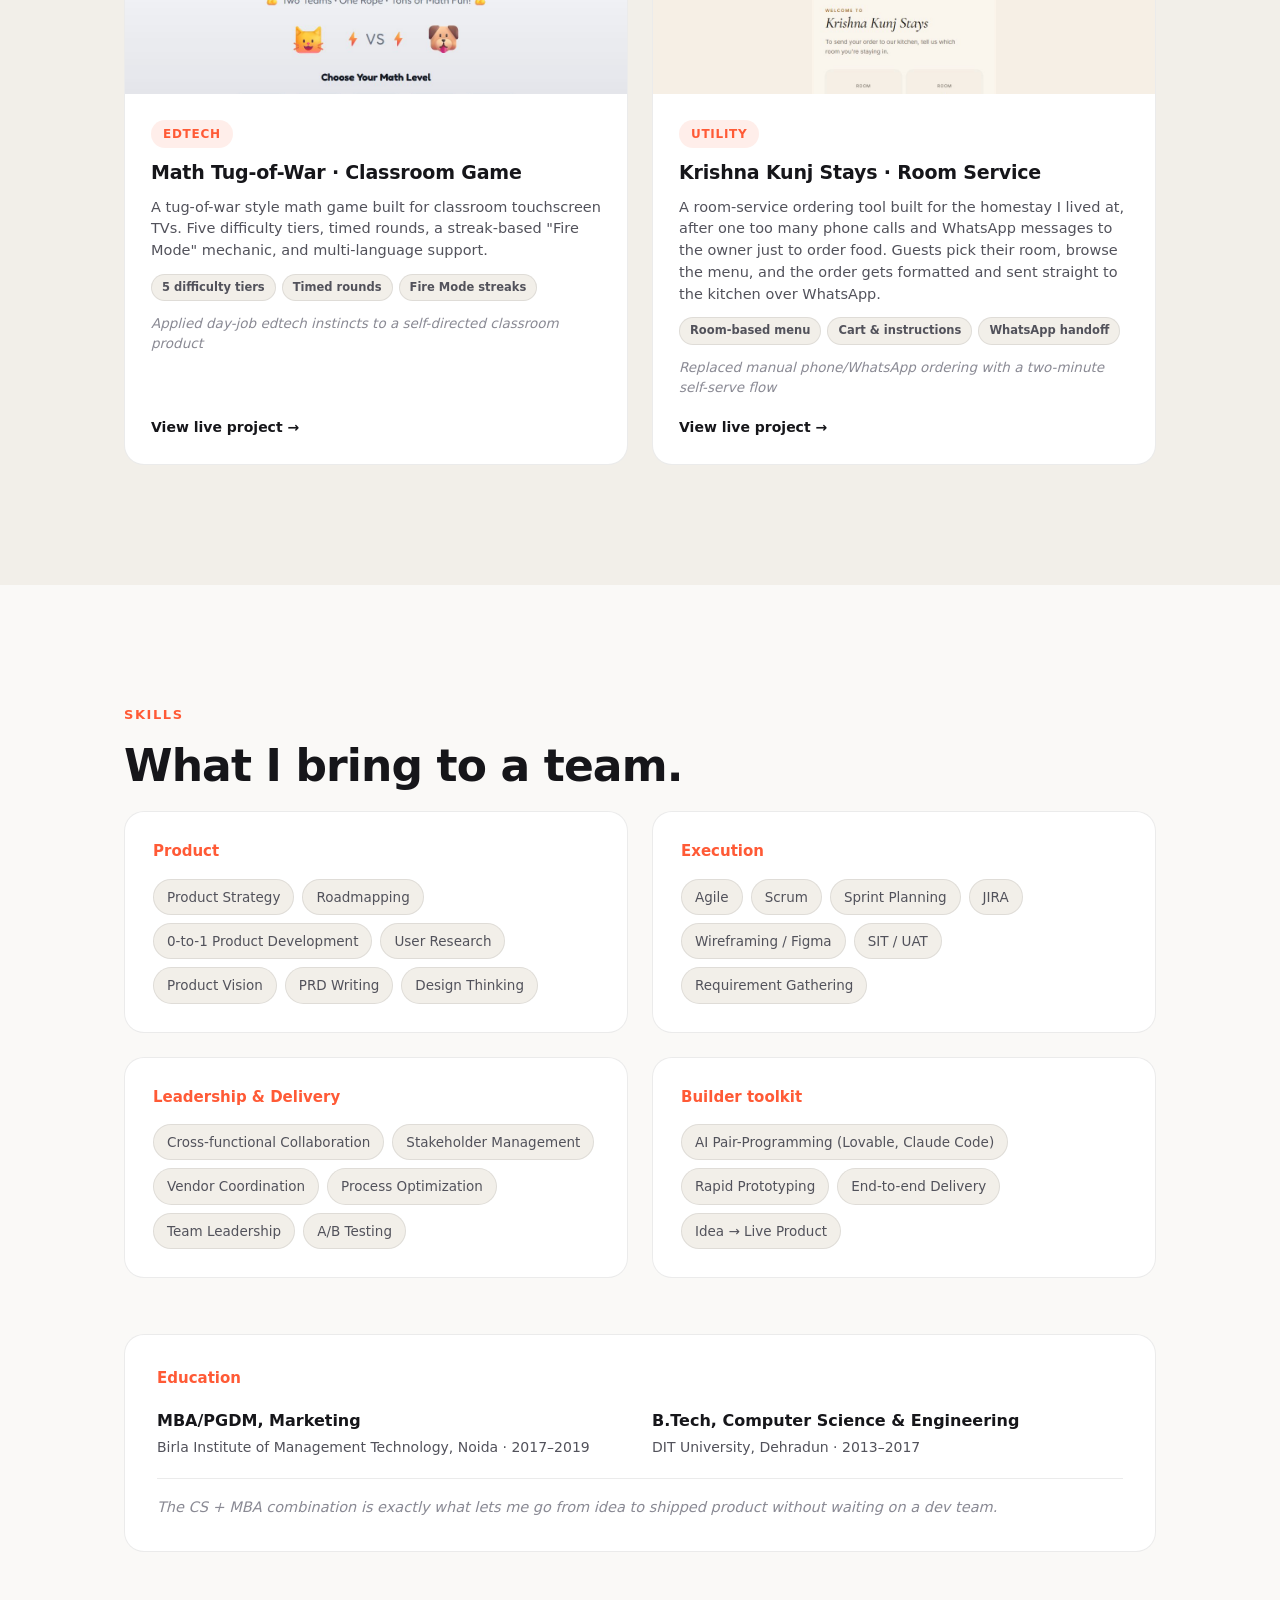
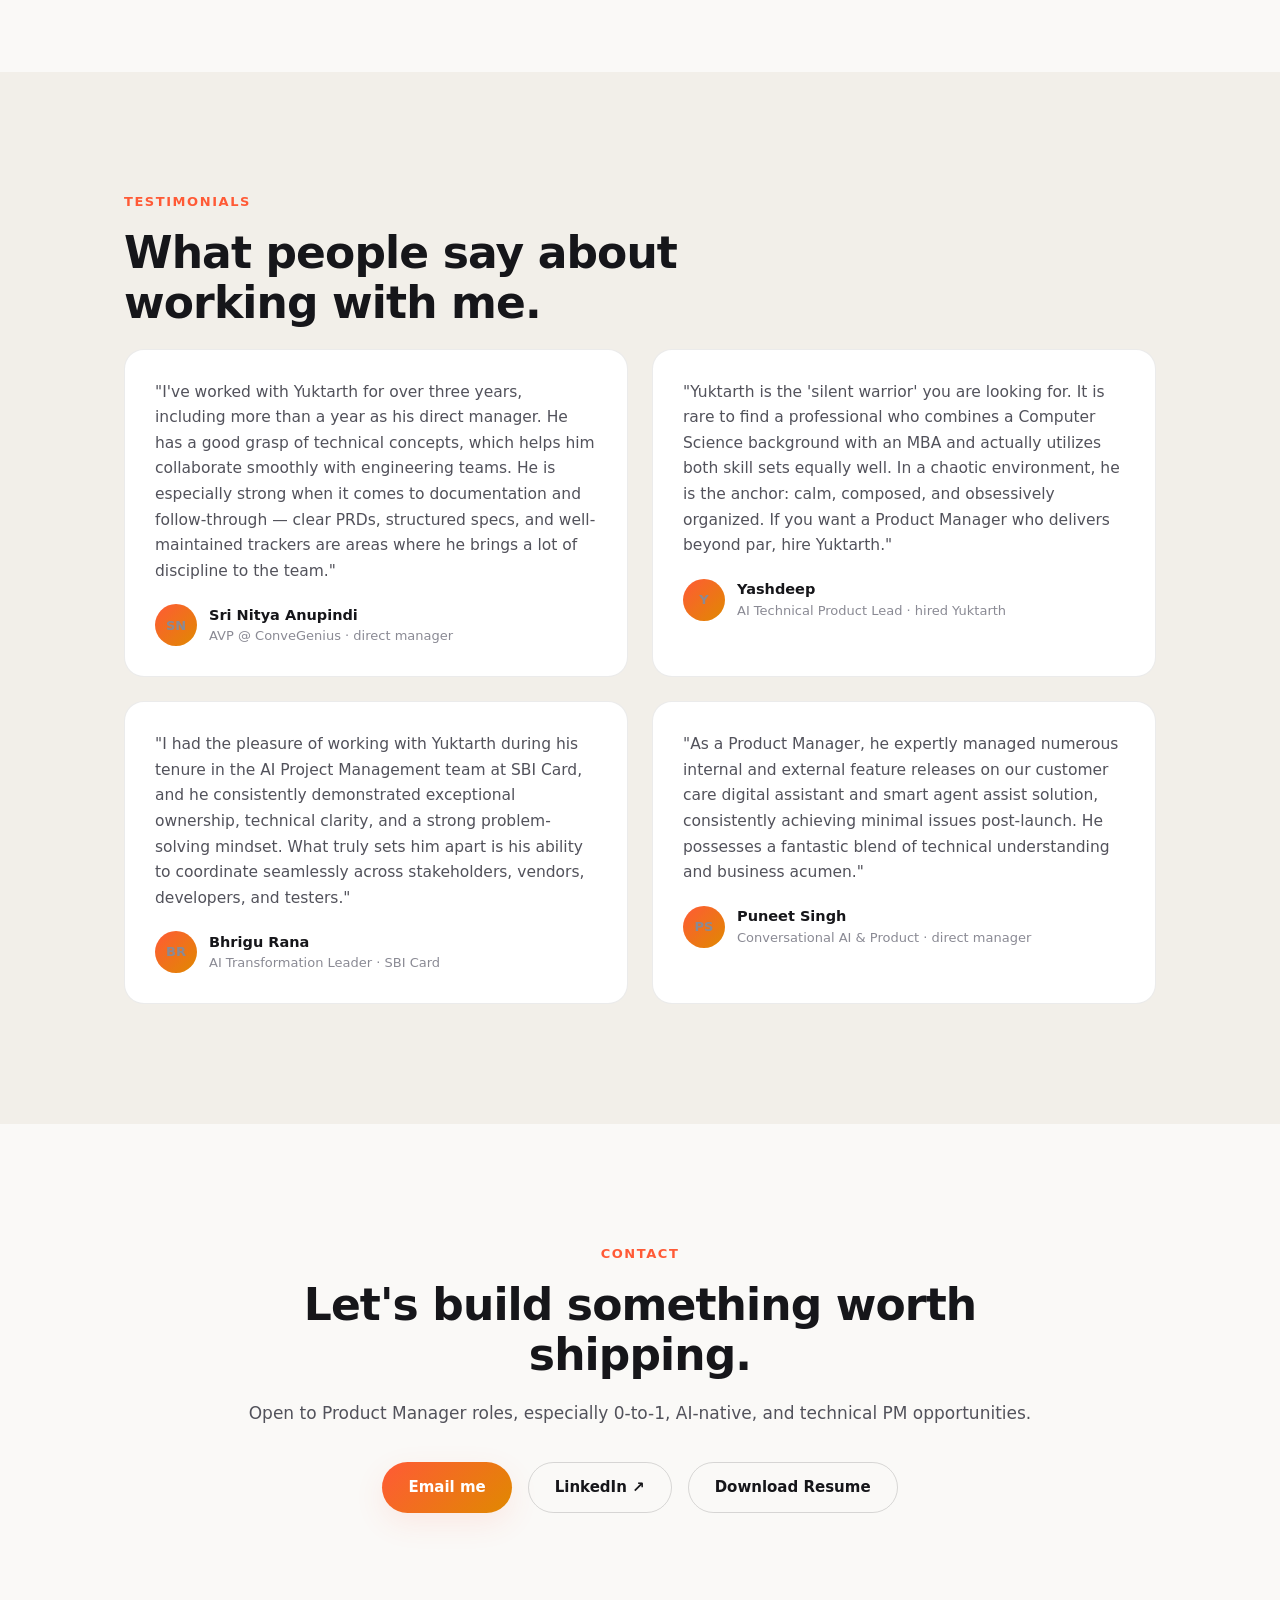
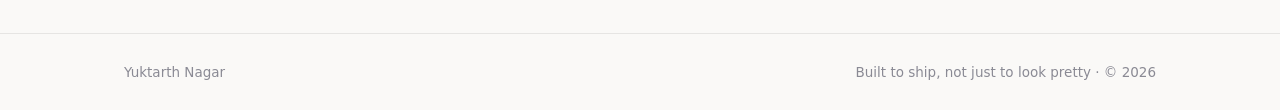
==== commit 0b2c9c49: "Redesign hero and experience section, decluttering the whole site Hero: replace the generic tagline " ====
--- a/index.html
+++ b/index.html
@@ -37,8 +37,9 @@
     <div class="hero-glow"></div>
     <div class="container hero-inner">
       <p class="reveal eyebrow" id="heroEyebrow"></p>
-      <h1 class="reveal hero-title" id="heroHeadline"></h1>
-      <p class="reveal hero-sub" id="heroSubhead"></p>
+      <h1 class="reveal hero-name" id="heroName"></h1>
+      <p class="reveal hero-tagline" id="heroTagline"></p>
+      <div class="reveal status-chip" id="heroStatus"></div>
       <div class="reveal hero-ctas" id="heroCtas"></div>
     </div>
   </section>
@@ -59,7 +60,7 @@
       <p class="reveal kicker" id="experienceKicker"></p>
       <h2 class="reveal section-title" id="experienceTitle"></h2>
 
-      <div class="timeline" id="timeline"></div>
+      <div class="roles" id="roles"></div>
 
       <div class="impact reveal">
         <h3 class="impact-title" id="impactTitle"></h3>
--- a/styles.css
+++ b/styles.css
@@ -1,5 +1,23 @@
 /* ---------- Theme tokens ---------- */
 :root {
+  --bg: #faf9f7;
+  --bg-soft: #ffffff;
+  --bg-tint: #f2efe9;
+  --fg: #16161a;
+  --fg-muted: #52525b;
+  --fg-faint: #8a8a94;
+  --border: rgba(0,0,0,0.08);
+  --border-strong: rgba(0,0,0,0.14);
+  --accent: #ff5a36;
+  --accent-2: #e08900;
+  --accent-soft: rgba(255,90,54,0.10);
+  --card: #ffffff;
+  --shadow: 0 20px 50px rgba(0,0,0,0.08);
+  --radius: 20px;
+  --font: -apple-system, BlinkMacSystemFont, "Segoe UI", "Inter", system-ui, sans-serif;
+}
+
+:root[data-theme="dark"] {
   --bg: #0b0b0f;
   --bg-soft: #131318;
   --bg-tint: #0f0f14;
@@ -13,46 +31,10 @@
   --accent-soft: rgba(255,90,54,0.14);
   --card: #16161c;
   --shadow: 0 20px 60px rgba(0,0,0,0.45);
-  --radius: 20px;
-  --font: -apple-system, BlinkMacSystemFont, "Segoe UI", "Inter", system-ui, sans-serif;
-}
-
-:root[data-theme="light"] {
-  --bg: #faf9f7;
-  --bg-soft: #ffffff;
-  --bg-tint: #f2efe9;
-  --fg: #16161a;
-  --fg-muted: #52525b;
-  --fg-faint: #8a8a94;
-  --border: rgba(0,0,0,0.08);
-  --border-strong: rgba(0,0,0,0.14);
-  --accent: #ff5a36;
-  --accent-2: #e08900;
-  --accent-soft: rgba(255,90,54,0.10);
-  --card: #ffffff;
-  --shadow: 0 20px 50px rgba(0,0,0,0.08);
-}
-
-@media (prefers-color-scheme: light) {
-  :root:not([data-theme="dark"]) {
-    --bg: #faf9f7;
-    --bg-soft: #ffffff;
-    --bg-tint: #f2efe9;
-    --fg: #16161a;
-    --fg-muted: #52525b;
-    --fg-faint: #8a8a94;
-    --border: rgba(0,0,0,0.08);
-    --border-strong: rgba(0,0,0,0.14);
-    --accent: #ff5a36;
-    --accent-2: #e08900;
-    --accent-soft: rgba(255,90,54,0.10);
-    --card: #ffffff;
-    --shadow: 0 20px 50px rgba(0,0,0,0.08);
-  }
 }
 
 * { box-sizing: border-box; margin: 0; padding: 0; }
-html { scroll-behavior: smooth; }
+html { scroll-behavior: smooth; overflow-x: hidden; }
 
 body {
   background: var(--bg);
@@ -60,7 +42,6 @@
   font-family: var(--font);
   line-height: 1.5;
   -webkit-font-smoothing: antialiased;
-  overflow-x: hidden;
   transition: background 0.3s ease, color 0.3s ease;
 }
 
@@ -161,18 +142,29 @@
 .eyebrow {
   font-size: 14px; color: var(--fg-muted); font-weight: 600; margin-bottom: 20px;
 }
-.hero-title {
-  font-size: clamp(40px, 7vw, 76px); font-weight: 800; letter-spacing: -0.03em;
-  line-height: 1.05; margin-bottom: 24px;
-}
-.hero-title .highlight {
-  background: linear-gradient(135deg, var(--accent), var(--accent-2));
-  -webkit-background-clip: text; background-clip: text; color: transparent;
-}
-.hero-sub {
-  font-size: clamp(16px, 2vw, 19px); color: var(--fg-muted); max-width: 620px; margin-bottom: 36px;
-}
-.hero-sub strong { color: var(--fg); }
+.hero-name {
+  font-size: clamp(52px, 11vw, 118px); font-weight: 800; letter-spacing: -0.03em;
+  line-height: 0.94; margin-bottom: 28px;
+}
+.hero-name span { display: block; }
+.hero-name .name-first { color: var(--fg); }
+.hero-name .name-last { color: var(--accent); }
+.hero-tagline {
+  font-size: clamp(16px, 2vw, 19px); color: var(--fg-muted); max-width: 620px; margin-bottom: 20px;
+}
+.hero-tagline strong { color: var(--fg); }
+.hero-tagline em { font-family: Georgia, "Iowan Old Style", ui-serif, serif; font-style: italic; color: var(--fg); }
+.status-chip {
+  display: inline-flex; align-items: center; gap: 8px;
+  padding: 7px 14px 7px 10px; border: 1px solid var(--border-strong); border-radius: 999px;
+  font-size: 13px; color: var(--fg-muted); font-weight: 500; margin-bottom: 32px; width: fit-content;
+}
+.status-dot {
+  width: 7px; height: 7px; border-radius: 50%; background: var(--accent-2);
+  animation: statusPulse 2.2s ease-in-out infinite;
+}
+@keyframes statusPulse { 0%, 100% { opacity: 1; } 50% { opacity: 0.35; } }
+@media (prefers-reduced-motion: reduce) { .status-dot { animation: none; } }
 .hero-ctas { display: flex; gap: 16px; flex-wrap: wrap; }
 
 /* ---------- Sections ---------- */
@@ -208,39 +200,42 @@
 }
 .stat-label { color: var(--fg-muted); font-size: 14px; font-weight: 500; }
 
-/* ---------- Timeline ---------- */
-.timeline { position: relative; display: flex; flex-direction: column; gap: 48px; margin-top: 24px; }
-.timeline::before {
-  content: ""; position: absolute; left: 7px; top: 8px; bottom: 8px; width: 2px;
-  background: var(--border-strong);
-}
-.timeline-item { position: relative; padding-left: 44px; }
-.timeline-marker {
-  position: absolute; left: 0; top: 6px; width: 16px; height: 16px; border-radius: 50%;
-  background: var(--bg); border: 3px solid var(--accent);
-}
-.timeline-head { display: flex; align-items: center; gap: 16px; flex-wrap: wrap; margin-bottom: 20px; }
-.timeline-icon {
-  width: 44px; height: 44px; flex-shrink: 0; border-radius: 12px; display: flex; align-items: center;
-  justify-content: center; font-size: 20px; background: var(--accent-soft); border: 1px solid var(--border);
-}
-.timeline-head h3 { font-size: 20px; font-weight: 700; }
-.timeline-date {
+/* ---------- Experience roles ---------- */
+.roles { display: flex; flex-direction: column; gap: 20px; margin-top: 24px; }
+.role-card {
+  background: var(--card); border: 1px solid var(--border); border-radius: var(--radius);
+  padding: 28px 30px;
+}
+.role-head { display: flex; align-items: flex-start; gap: 16px; flex-wrap: wrap; margin-bottom: 14px; }
+.role-head h3 { font-size: 19px; font-weight: 700; }
+.role-company { color: var(--accent); font-weight: 600; font-size: 14px; margin-top: 2px; }
+.role-date {
   margin-left: auto; font-size: 12.5px; color: var(--fg-faint); font-weight: 600;
   background: var(--bg-tint); border: 1px solid var(--border); padding: 6px 12px; border-radius: 999px;
 }
-.timeline-company { color: var(--accent); font-weight: 600; font-size: 14.5px; }
-.timeline-content ul { display: flex; flex-direction: column; gap: 10px; }
-.timeline-list-2col { display: grid; grid-template-columns: 1fr 1fr; gap: 10px 28px; }
-.timeline-content li {
-  color: var(--fg-muted); font-size: 15px; padding-left: 20px; position: relative;
-}
-.timeline-content li::before {
+.role-summary { color: var(--fg-muted); font-size: 15.5px; line-height: 1.55; max-width: 620px; }
+.role-summary strong { color: var(--fg); }
+.role-card .feature-chips { margin-top: 14px; }
+
+.role-details { margin-top: 16px; }
+.role-details summary {
+  cursor: pointer; list-style: none; font-size: 13.5px; font-weight: 600; color: var(--fg-muted);
+  display: inline-flex; align-items: center; gap: 6px; transition: color 0.2s ease;
+}
+.role-details summary::-webkit-details-marker { display: none; }
+.role-details summary::after { content: "↓"; font-size: 12px; transition: transform 0.2s ease; }
+.role-details[open] summary::after { transform: rotate(180deg); }
+.role-details summary:hover { color: var(--fg); }
+.role-details[open] summary { color: var(--fg); margin-bottom: 12px; }
+
+.role-bullets { display: flex; flex-direction: column; gap: 10px; padding-top: 4px; }
+.role-bullets li {
+  color: var(--fg-muted); font-size: 14.5px; padding-left: 20px; position: relative;
+}
+.role-bullets li::before {
   content: "→"; position: absolute; left: 0; color: var(--accent); font-weight: 700;
 }
-.timeline-content li strong { color: var(--fg); }
-
-.timeline-content .feature-chips { margin-top: 6px; }
+.role-bullets li strong { color: var(--fg); }
 
 /* ---------- Impact chart ---------- */
 .impact {
@@ -251,7 +246,7 @@
 .impact-sub { color: var(--fg-faint); font-size: 14px; max-width: 640px; margin-bottom: 28px; }
 
 .impact-cols {
-  display: grid; grid-template-columns: repeat(2, 1fr); gap: 24px;
+  display: grid; grid-template-columns: repeat(auto-fit, minmax(220px, 1fr)); gap: 24px;
 }
 .impact-col {
   padding: 22px; background: var(--bg-tint); border: 1px solid var(--border); border-radius: 14px;
@@ -434,7 +429,6 @@
   .skills-grid { grid-template-columns: 1fr; }
   .testimonials-grid { grid-template-columns: 1fr; }
   .edu-row { grid-template-columns: 1fr; }
-  .timeline-list-2col { grid-template-columns: 1fr; }
   .section { padding: 88px 0; }
 }
 
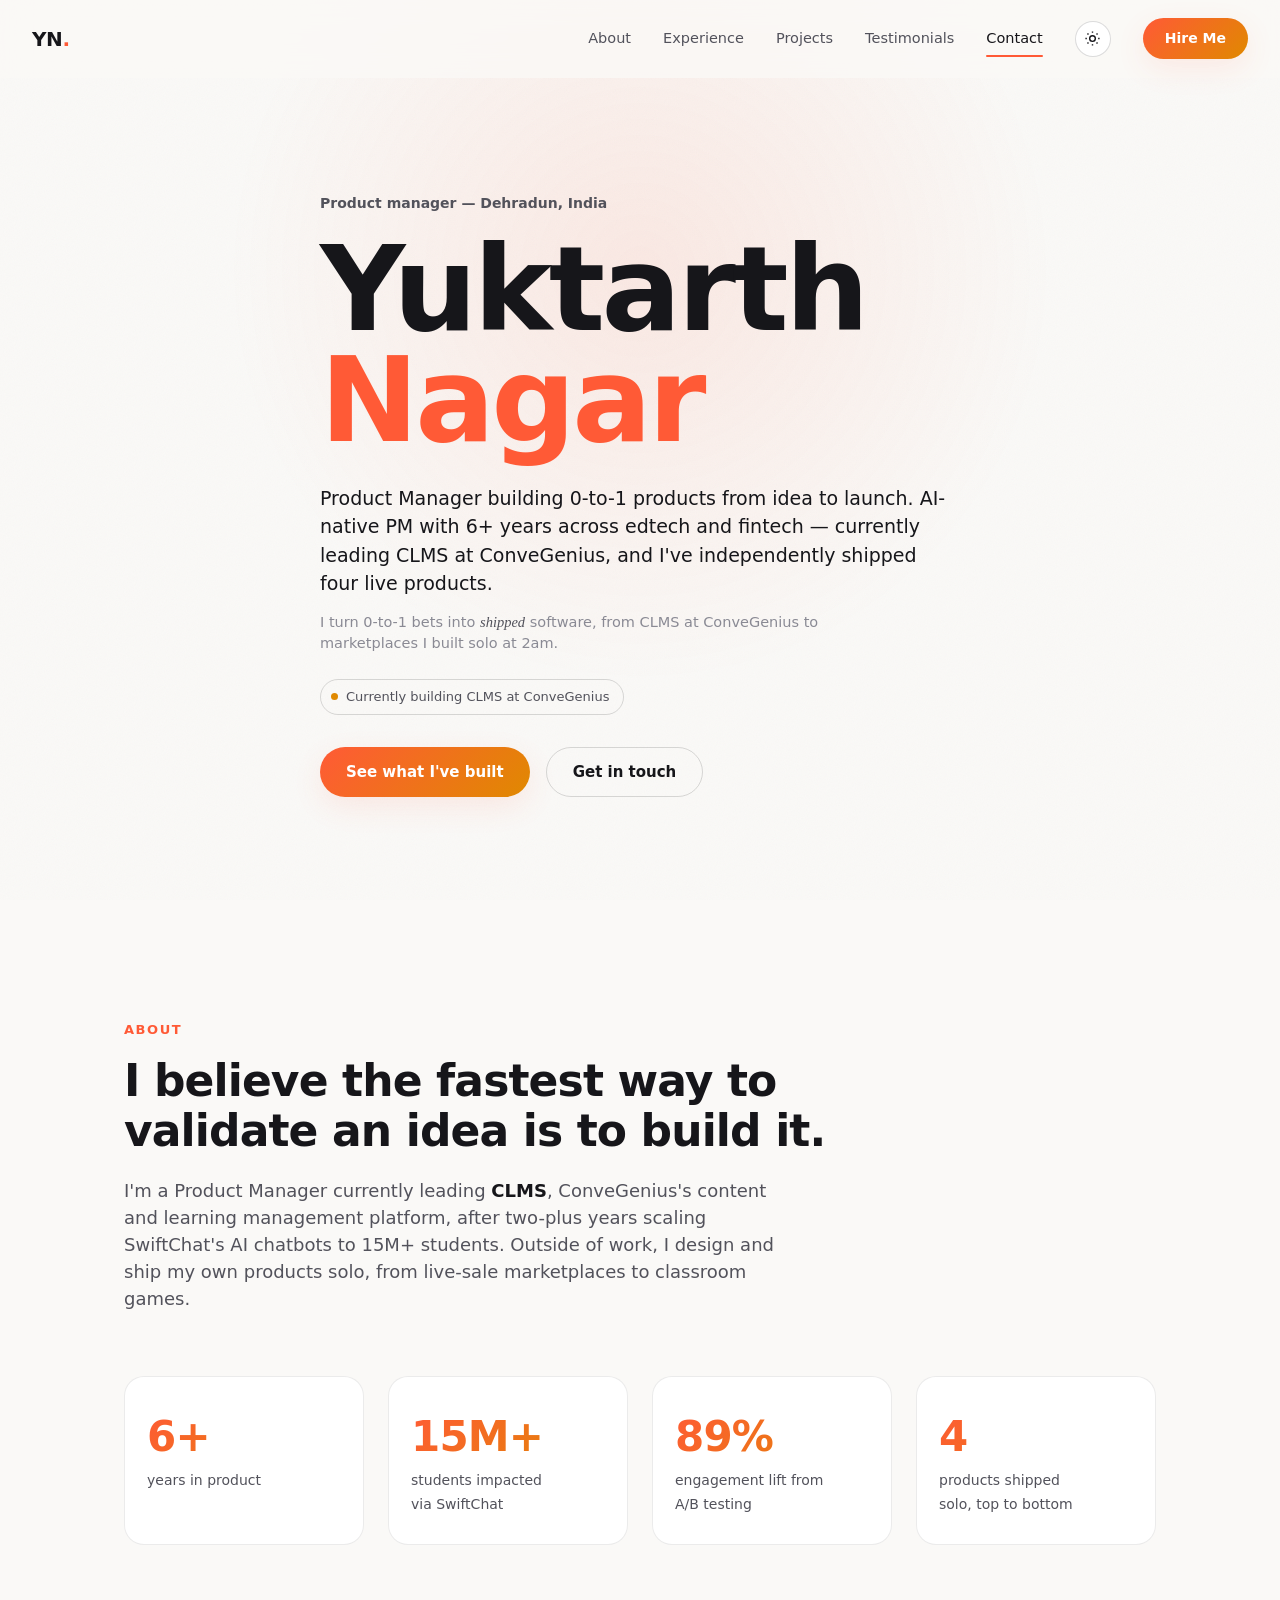
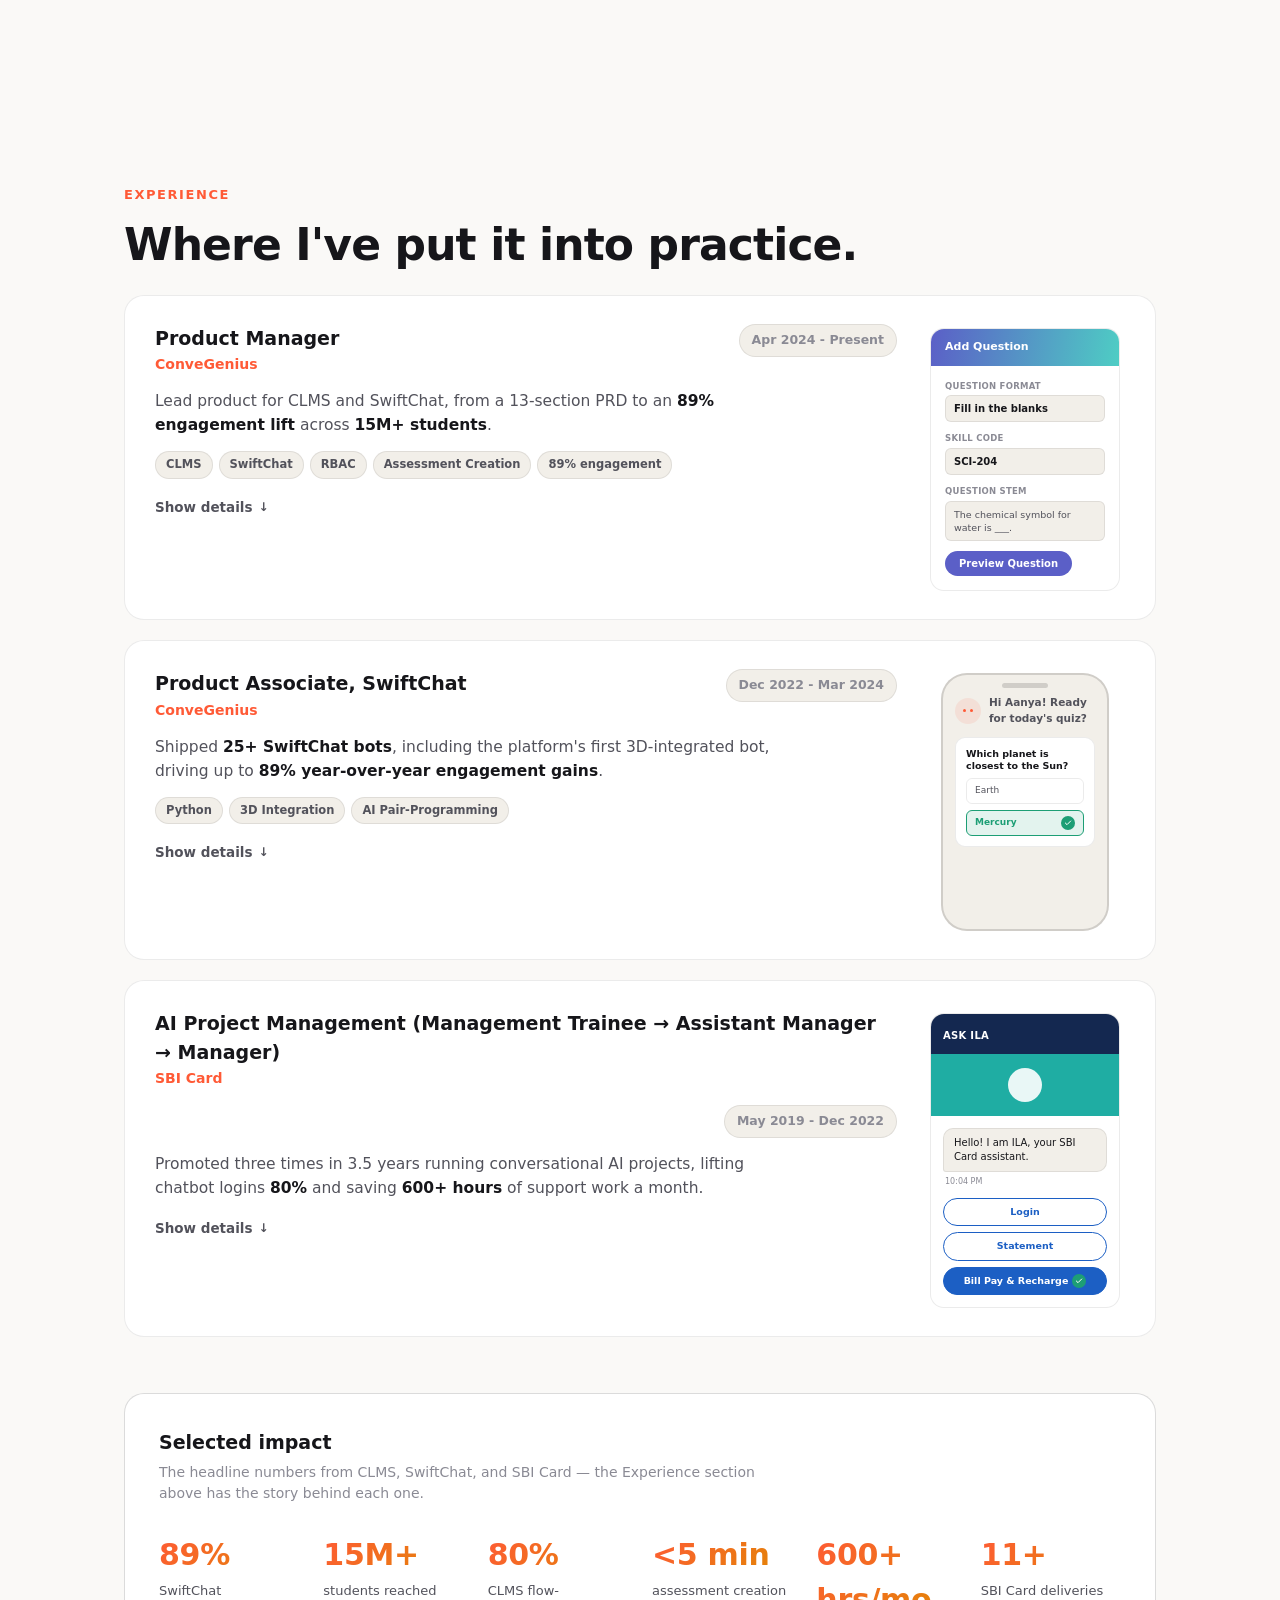
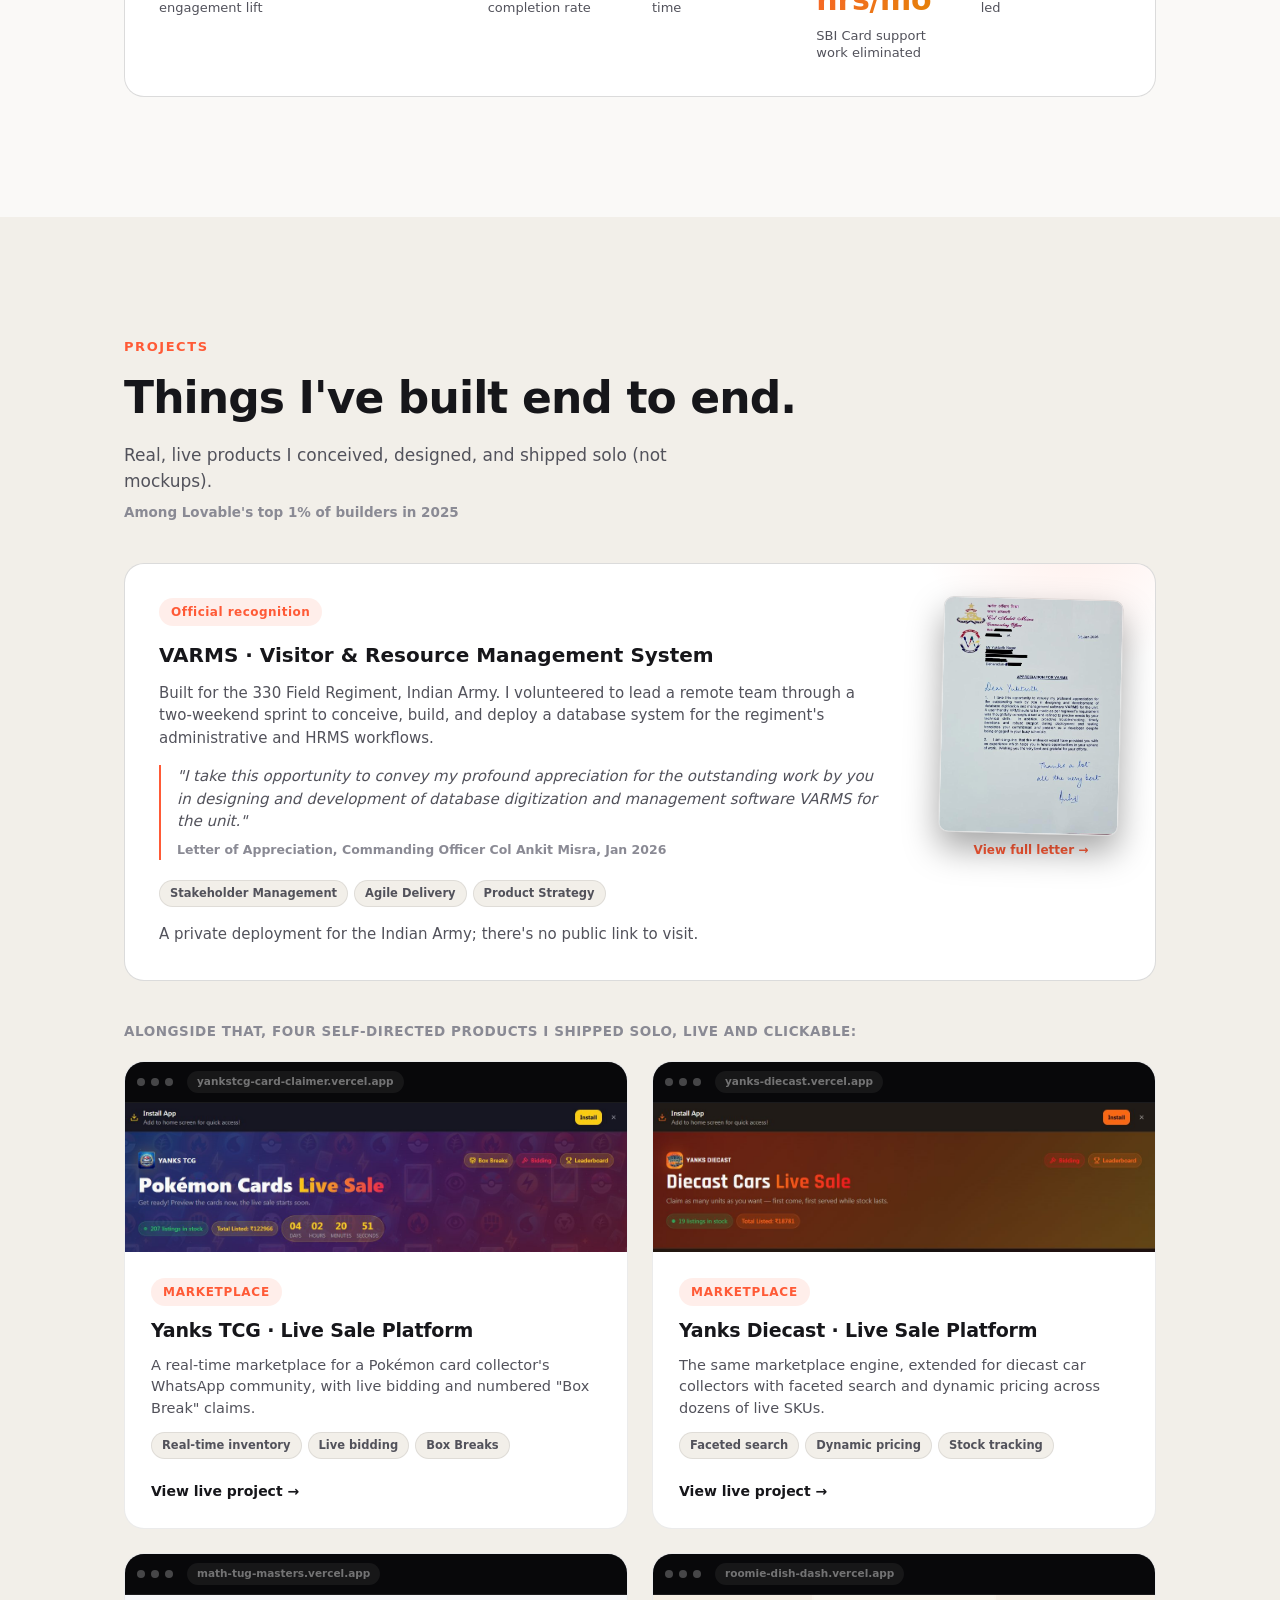
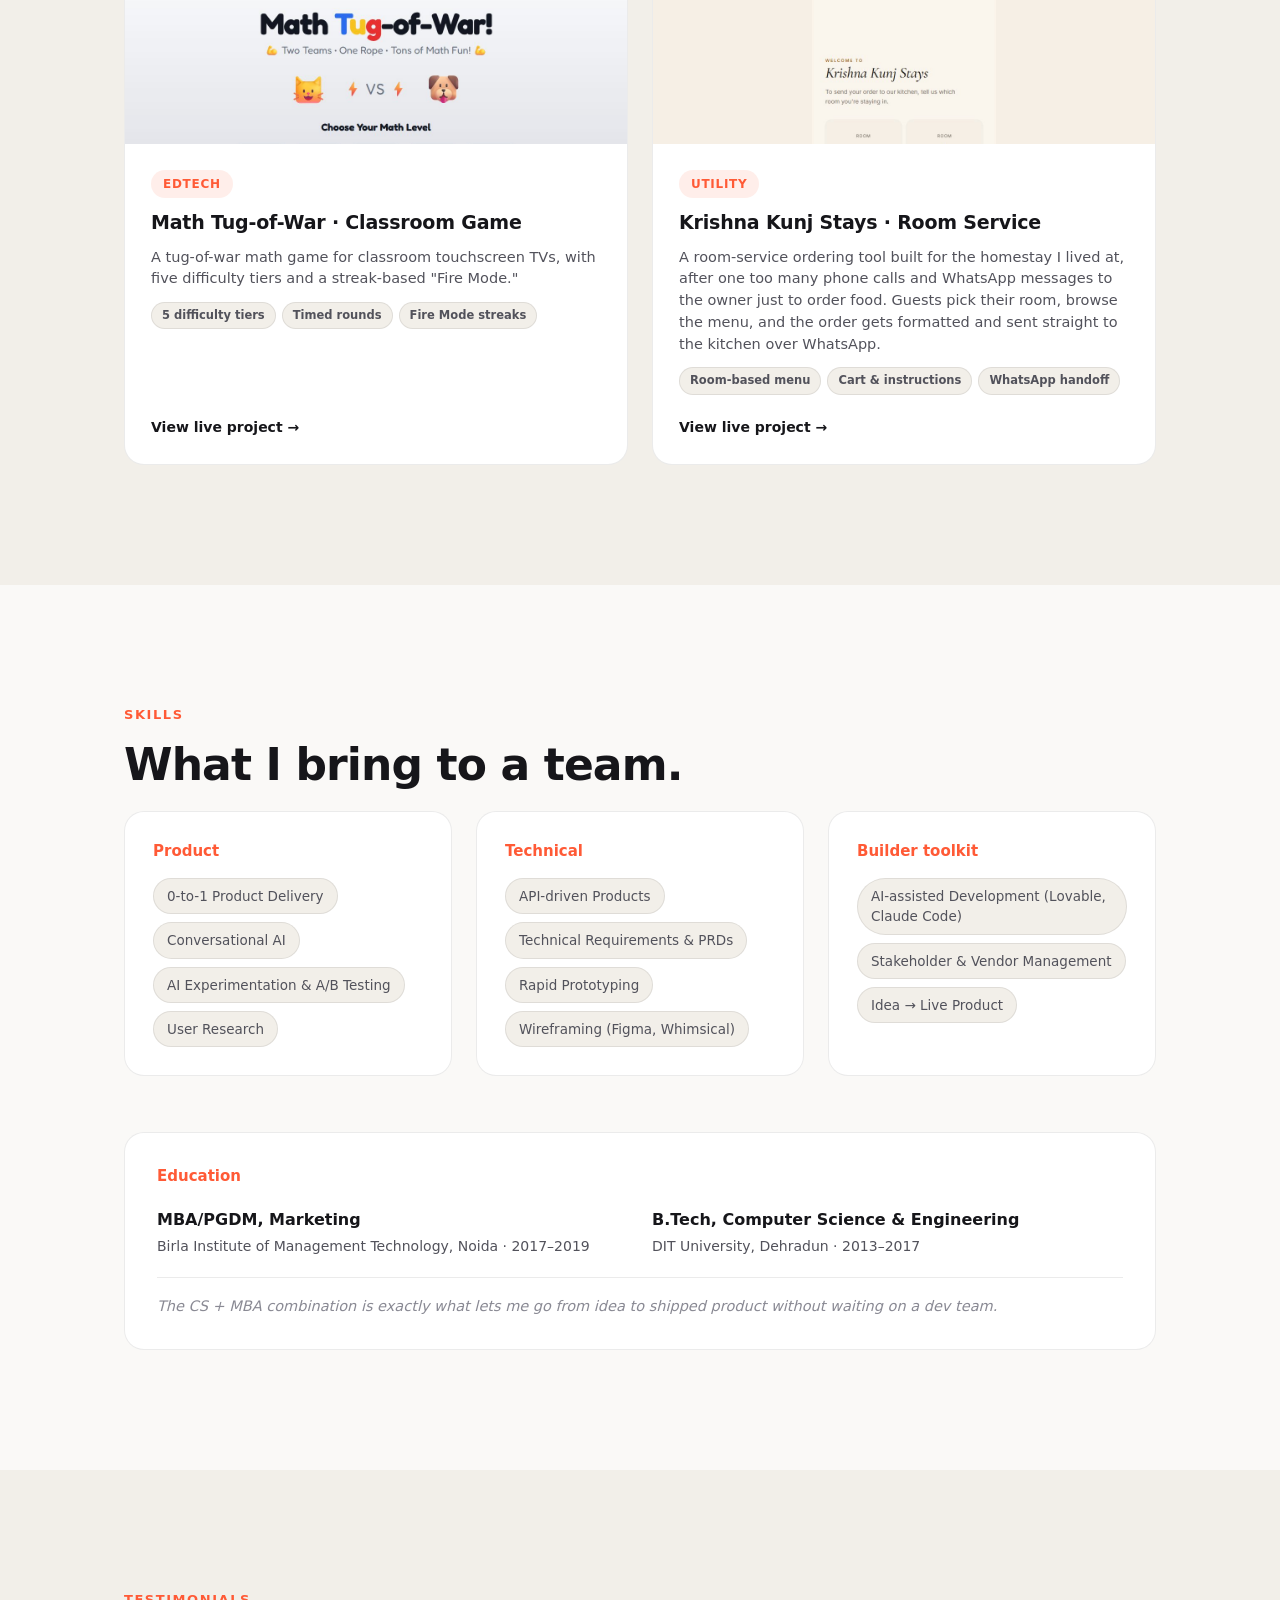
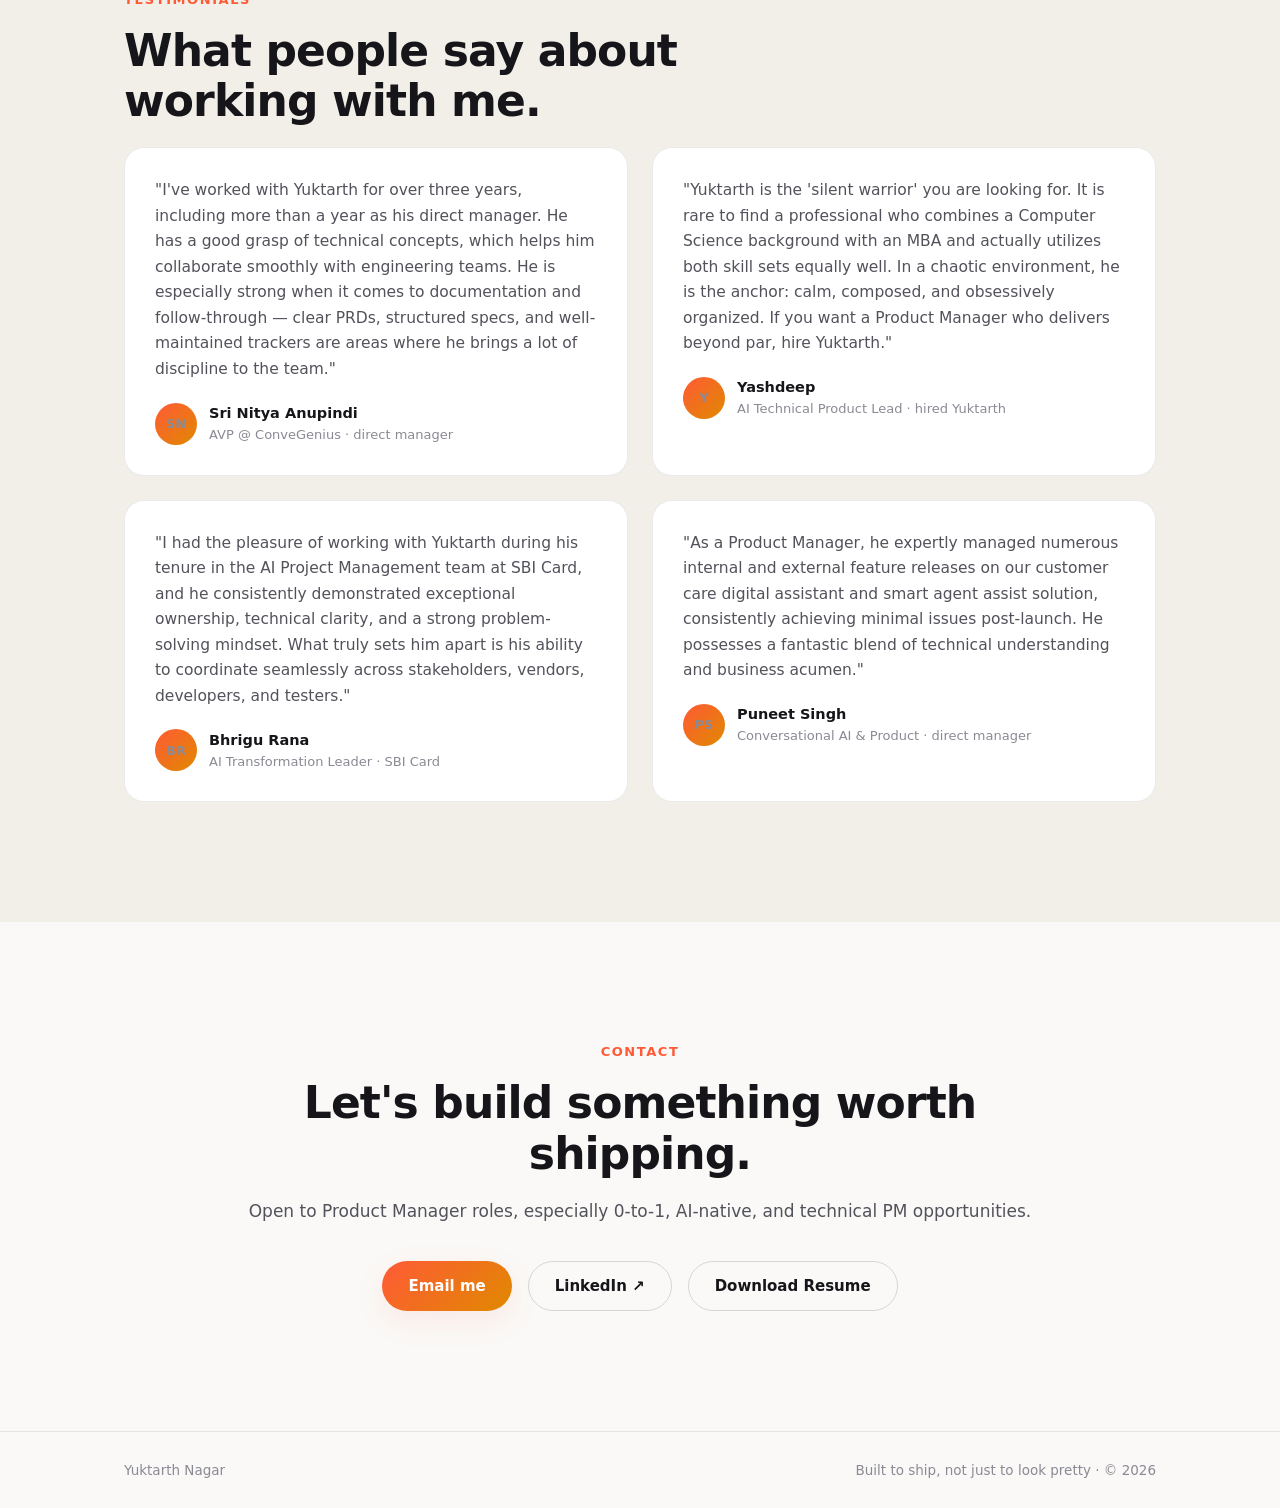
==== commit 28d5fd51: "Apply reviewer feedback: hero clarity, impact redundancy, skills, claim wording Hero: add an explici" ====
--- a/index.html
+++ b/index.html
@@ -38,6 +38,7 @@
     <div class="container hero-inner">
       <p class="reveal eyebrow" id="heroEyebrow"></p>
       <h1 class="reveal hero-name" id="heroName"></h1>
+      <p class="reveal hero-positioning" id="heroPositioning"></p>
       <p class="reveal hero-tagline" id="heroTagline"></p>
       <div class="reveal status-chip" id="heroStatus"></div>
       <div class="reveal hero-ctas" id="heroCtas"></div>
@@ -65,7 +66,7 @@
       <div class="impact reveal">
         <h3 class="impact-title" id="impactTitle"></h3>
         <p class="impact-sub" id="impactSub"></p>
-        <div class="impact-cols" id="impactCols"></div>
+        <div class="impact-flat-grid" id="impactStats"></div>
       </div>
     </div>
   </section>
--- a/styles.css
+++ b/styles.css
@@ -13,6 +13,8 @@
   --accent-soft: rgba(255,90,54,0.10);
   --card: #ffffff;
   --shadow: 0 20px 50px rgba(0,0,0,0.08);
+  --good: #1d9e75;
+  --good-soft: rgba(29,158,117,0.12);
   --radius: 20px;
   --font: -apple-system, BlinkMacSystemFont, "Segoe UI", "Inter", system-ui, sans-serif;
 }
@@ -31,6 +33,8 @@
   --accent-soft: rgba(255,90,54,0.14);
   --card: #16161c;
   --shadow: 0 20px 60px rgba(0,0,0,0.45);
+  --good: #1d9e75;
+  --good-soft: rgba(29,158,117,0.18);
 }
 
 * { box-sizing: border-box; margin: 0; padding: 0; }
@@ -149,11 +153,15 @@
 .hero-name span { display: block; }
 .hero-name .name-first { color: var(--fg); }
 .hero-name .name-last { color: var(--accent); }
+.hero-positioning {
+  font-size: clamp(16px, 2vw, 19px); color: var(--fg); font-weight: 500; max-width: 640px;
+  margin-bottom: 14px; line-height: 1.5;
+}
 .hero-tagline {
-  font-size: clamp(16px, 2vw, 19px); color: var(--fg-muted); max-width: 620px; margin-bottom: 20px;
-}
-.hero-tagline strong { color: var(--fg); }
-.hero-tagline em { font-family: Georgia, "Iowan Old Style", ui-serif, serif; font-style: italic; color: var(--fg); }
+  font-size: 14.5px; color: var(--fg-faint); max-width: 560px; margin-bottom: 24px; font-weight: 400;
+}
+.hero-tagline strong { color: var(--fg-muted); }
+.hero-tagline em { font-family: Georgia, "Iowan Old Style", ui-serif, serif; font-style: italic; color: var(--fg-muted); }
 .status-chip {
   display: inline-flex; align-items: center; gap: 8px;
   padding: 7px 14px 7px 10px; border: 1px solid var(--border-strong); border-radius: 999px;
@@ -205,6 +213,13 @@
 .role-card {
   background: var(--card); border: 1px solid var(--border); border-radius: var(--radius);
   padding: 28px 30px;
+  display: flex; gap: 28px; align-items: flex-start;
+}
+.role-content { flex: 1; min-width: 0; }
+.role-scene { flex-shrink: 0; width: 200px; display: flex; justify-content: center; padding-top: 4px; }
+@media (max-width: 720px) {
+  .role-card { flex-direction: column; }
+  .role-scene { width: 100%; }
 }
 .role-head { display: flex; align-items: flex-start; gap: 16px; flex-wrap: wrap; margin-bottom: 14px; }
 .role-head h3 { font-size: 19px; font-weight: 700; }
@@ -237,6 +252,119 @@
 }
 .role-bullets li strong { color: var(--fg); }
 
+/* ---------- Role scenes ---------- */
+.phone {
+  width: 168px; height: 258px; border-radius: 26px; background: var(--bg-tint);
+  border: 2px solid var(--border-strong); position: relative; overflow: hidden;
+  opacity: 0; transform: translateY(28px) scale(0.94);
+}
+.phone-notch { position: absolute; top: 8px; left: 50%; transform: translateX(-50%); width: 46px; height: 5px; border-radius: 4px; background: var(--border-strong); }
+.phone-screen { position: absolute; inset: 20px 12px 14px; display: flex; flex-direction: column; gap: 10px; }
+
+.greet { display: flex; align-items: center; gap: 8px; opacity: 0; transform: translateY(10px); }
+.avatar-dot { width: 26px; height: 26px; border-radius: 50%; background: var(--accent-soft); flex-shrink: 0; position: relative; }
+.avatar-dot::before, .avatar-dot::after { content: ""; position: absolute; width: 3px; height: 3px; border-radius: 50%; background: var(--accent); top: 11px; }
+.avatar-dot::before { left: 8px; } .avatar-dot::after { left: 15px; }
+.greet-text { font-size: 10.5px; color: var(--fg-muted); font-weight: 600; }
+
+.quiz-card {
+  background: var(--card); border: 1px solid var(--border); border-radius: 10px; padding: 10px;
+  display: flex; flex-direction: column; gap: 6px;
+  opacity: 0; transform: translateY(18px);
+}
+.quiz-q { font-size: 9.5px; font-weight: 700; color: var(--fg); line-height: 1.3; }
+.quiz-opt {
+  font-size: 9px; color: var(--fg-muted); border: 1px solid var(--border); border-radius: 6px;
+  padding: 5px 8px; display: flex; align-items: center; justify-content: space-between;
+}
+.quiz-opt.correct { border-color: var(--good); color: var(--good); background: var(--good-soft); font-weight: 600; }
+.check-pop {
+  width: 14px; height: 14px; border-radius: 50%; background: var(--good); flex-shrink: 0;
+  display: flex; align-items: center; justify-content: center; opacity: 0; transform: scale(0.4);
+}
+.check-pop svg { width: 8px; height: 8px; }
+
+.clms-panel {
+  width: 190px; background: var(--card); border: 1px solid var(--border); border-radius: 14px;
+  overflow: hidden;
+  opacity: 0; transform: translateY(28px) scale(0.96);
+}
+.clms-header {
+  background: linear-gradient(100deg, #5b5fc7, #4ecdc4);
+  color: #fff; font-size: 11px; font-weight: 700; padding: 10px 14px;
+}
+.clms-body { padding: 14px; display: flex; flex-direction: column; gap: 10px; }
+.clms-field { display: flex; flex-direction: column; gap: 3px; opacity: 0; transform: translateY(10px); }
+.clms-label { font-size: 8.5px; color: var(--fg-faint); font-weight: 600; text-transform: uppercase; letter-spacing: 0.03em; }
+.clms-value {
+  font-size: 10px; color: var(--fg); font-weight: 600; border: 1px solid var(--border); border-radius: 6px;
+  padding: 5px 8px; background: var(--bg-tint);
+}
+.clms-stem { display: flex; flex-direction: column; gap: 3px; opacity: 0; transform: translateY(10px); }
+.clms-stem-text {
+  font-size: 9.5px; color: var(--fg-muted); line-height: 1.4; background: var(--bg-tint);
+  border: 1px solid var(--border); border-radius: 6px; padding: 6px 8px;
+}
+.clms-preview-btn {
+  align-self: flex-start; background: #5b5fc7; color: #fff; font-size: 10px; font-weight: 700;
+  border: none; border-radius: 999px; padding: 7px 14px; font-family: inherit;
+  opacity: 0; transform: scale(0.7);
+}
+
+.ila-panel {
+  width: 190px; background: var(--card); border: 1px solid var(--border); border-radius: 14px;
+  overflow: hidden;
+  opacity: 0; transform: translateY(28px) scale(0.96);
+}
+.ila-header { background: #142850; padding: 8px 12px; opacity: 0; transform: translateY(-6px); }
+.ila-badge { color: #fff; font-size: 10px; font-weight: 800; letter-spacing: 0.03em; }
+.ila-banner { background: #1fada3; padding: 14px; display: flex; justify-content: center; opacity: 0; transform: scale(0.7); }
+.ila-avatar { width: 34px; height: 34px; border-radius: 50%; background: rgba(255,255,255,0.9); }
+.ila-body { padding: 12px; display: flex; flex-direction: column; gap: 10px; }
+.ila-greet { display: flex; flex-direction: column; gap: 4px; opacity: 0; transform: translateY(10px); }
+.ila-greet-text {
+  font-size: 10px; color: var(--fg); font-weight: 500; line-height: 1.4;
+  background: var(--bg-tint); border: 1px solid var(--border); border-radius: 10px 10px 10px 3px;
+  padding: 7px 10px;
+}
+.ila-time { font-size: 8px; color: var(--fg-faint); padding-left: 2px; }
+.ila-actions { display: flex; flex-direction: column; gap: 6px; }
+.ila-pill {
+  font-size: 9.5px; font-weight: 700; color: #1c5fc4; border: 1px solid #1c5fc4; border-radius: 999px;
+  padding: 6px 10px; display: flex; align-items: center; justify-content: center; gap: 4px;
+  opacity: 0; transform: translateY(8px);
+}
+.ila-pill-filled { background: #1c5fc4; color: #fff; }
+
+/* ---------- Scene animation sequencing ---------- */
+.role-scene.play .phone { animation: sceneLand 0.6s cubic-bezier(0.2, 0.8, 0.2, 1) 0.05s forwards; }
+.role-scene.play .greet { animation: sceneFadeUp 0.5s ease 0.55s forwards; }
+.role-scene.play .quiz-card { animation: sceneFadeUp 0.5s ease 0.85s forwards; }
+.role-scene.play .check-pop { animation: scenePop 0.4s cubic-bezier(0.34, 1.56, 0.64, 1) 1.25s forwards; }
+
+.role-scene.play .clms-panel { animation: sceneLand 0.6s cubic-bezier(0.2, 0.8, 0.2, 1) 0.05s forwards; }
+.role-scene.play .clms-field-1 { animation: sceneFadeUp 0.45s ease 0.5s forwards; }
+.role-scene.play .clms-field-2 { animation: sceneFadeUp 0.45s ease 0.75s forwards; }
+.role-scene.play .clms-stem { animation: sceneFadeUp 0.45s ease 1.0s forwards; }
+.role-scene.play .clms-preview-btn { animation: scenePop 0.4s cubic-bezier(0.34, 1.56, 0.64, 1) 1.3s forwards; }
+
+.role-scene.play .ila-panel { animation: sceneLand 0.6s cubic-bezier(0.2, 0.8, 0.2, 1) 0.05s forwards; }
+.role-scene.play .ila-header { animation: sceneFadeUp 0.4s ease 0.4s forwards; }
+.role-scene.play .ila-banner { animation: scenePop 0.4s cubic-bezier(0.34, 1.56, 0.64, 1) 0.6s forwards; }
+.role-scene.play .ila-greet { animation: sceneFadeUp 0.45s ease 0.9s forwards; }
+.role-scene.play .ila-action-1 { animation: sceneFadeUp 0.4s ease 1.1s forwards; }
+.role-scene.play .ila-action-2 { animation: sceneFadeUp 0.4s ease 1.25s forwards; }
+.role-scene.play .ila-action-3 { animation: sceneFadeUp 0.4s ease 1.4s forwards; }
+.role-scene.play .ila-action-3 .check-pop { animation: scenePop 0.4s cubic-bezier(0.34, 1.56, 0.64, 1) 1.75s forwards; }
+
+@keyframes sceneLand { to { opacity: 1; transform: translateY(0) scale(1); } }
+@keyframes sceneFadeUp { to { opacity: 1; transform: translateY(0); } }
+@keyframes scenePop { to { opacity: 1; transform: scale(1); } }
+
+@media (prefers-reduced-motion: reduce) {
+  .role-scene * { animation: none !important; opacity: 1 !important; transform: none !important; }
+}
+
 /* ---------- Impact chart ---------- */
 .impact {
   margin-top: 56px; background: var(--card); border: 1px solid var(--border-strong);
@@ -245,28 +373,19 @@
 .impact-title { font-size: 19px; font-weight: 700; margin-bottom: 6px; }
 .impact-sub { color: var(--fg-faint); font-size: 14px; max-width: 640px; margin-bottom: 28px; }
 
-.impact-cols {
-  display: grid; grid-template-columns: repeat(auto-fit, minmax(220px, 1fr)); gap: 24px;
-}
-.impact-col {
-  padding: 22px; background: var(--bg-tint); border: 1px solid var(--border); border-radius: 14px;
-}
-.impact-col h4 {
-  font-size: 13px; font-weight: 700; color: var(--accent); margin-bottom: 16px;
-  text-transform: uppercase; letter-spacing: 0.04em;
-}
-.impact-stats { display: flex; flex-direction: column; gap: 18px; }
-.impact-stat {
-  display: flex; flex-direction: column; gap: 4px; font-size: 13px; color: var(--fg-muted); font-weight: 500;
-}
-.impact-stat span {
-  font-size: 26px; font-weight: 800; letter-spacing: -0.01em;
+.impact-flat-grid {
+  display: grid; grid-template-columns: repeat(auto-fit, minmax(140px, 1fr)); gap: 24px;
+}
+.impact-flat-stat { display: flex; flex-direction: column; gap: 6px; }
+.impact-flat-value {
+  font-size: 30px; font-weight: 800; letter-spacing: -0.01em;
   background: linear-gradient(135deg, var(--accent), var(--accent-2));
   -webkit-background-clip: text; background-clip: text; color: transparent;
 }
+.impact-flat-label { font-size: 13px; color: var(--fg-muted); font-weight: 500; line-height: 1.3; }
 
 @media (max-width: 640px) {
-  .impact-cols { grid-template-columns: 1fr; }
+  .impact-flat-grid { grid-template-columns: repeat(2, 1fr); }
 }
 
 /* ---------- Projects ---------- */
@@ -361,14 +480,13 @@
 }
 .project-body h3 { font-size: 19px; font-weight: 700; letter-spacing: -0.01em; }
 .project-body p { font-size: 14.5px; color: var(--fg-muted); }
-.project-proof { font-style: italic; color: var(--fg-faint) !important; font-size: 13.5px !important; }
 .project-link {
   margin-top: auto; padding-top: 10px; font-weight: 600; font-size: 14px; color: var(--fg);
 }
 .project-card:hover .project-link { color: var(--accent); }
 
 /* ---------- Skills ---------- */
-.skills-grid { display: grid; grid-template-columns: repeat(2, 1fr); gap: 24px; margin-bottom: 56px; }
+.skills-grid { display: grid; grid-template-columns: repeat(auto-fit, minmax(240px, 1fr)); gap: 24px; margin-bottom: 56px; }
 .skill-cluster {
   background: var(--card); border: 1px solid var(--border); border-radius: var(--radius); padding: 28px;
 }
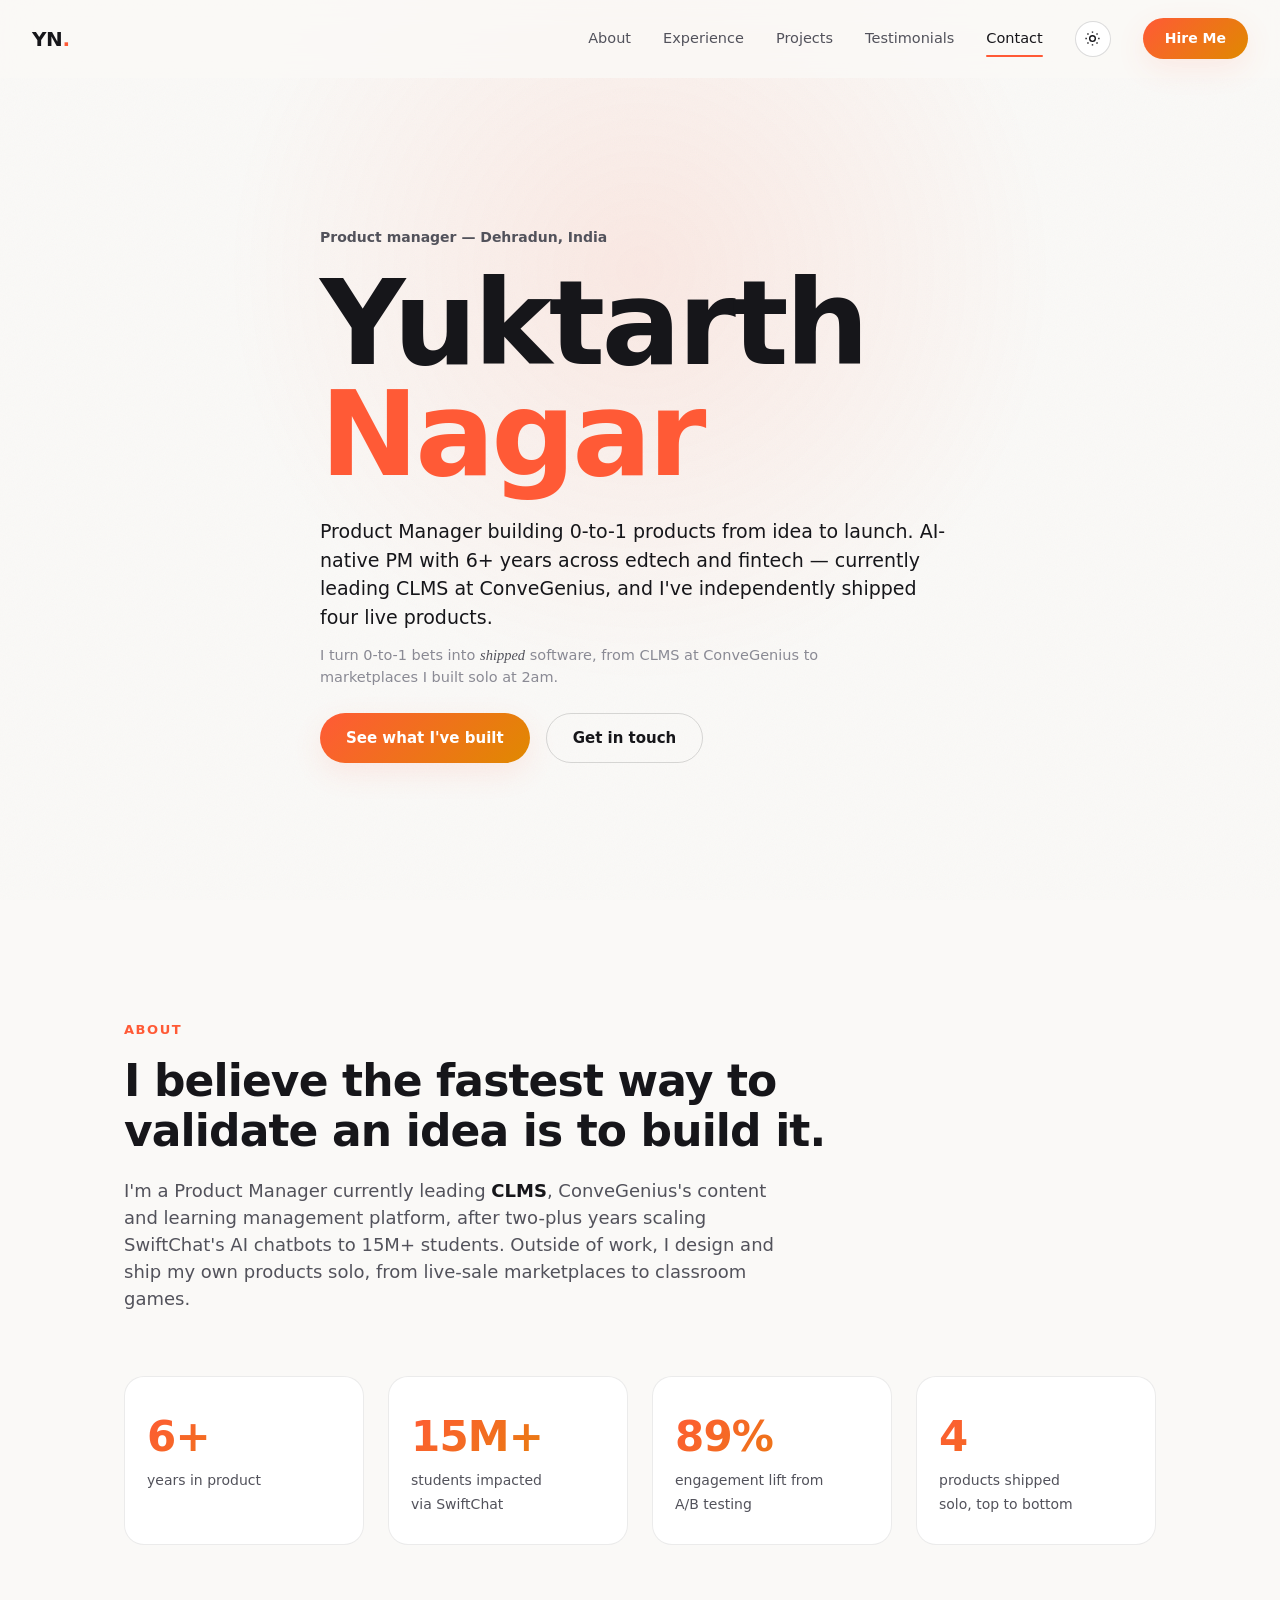
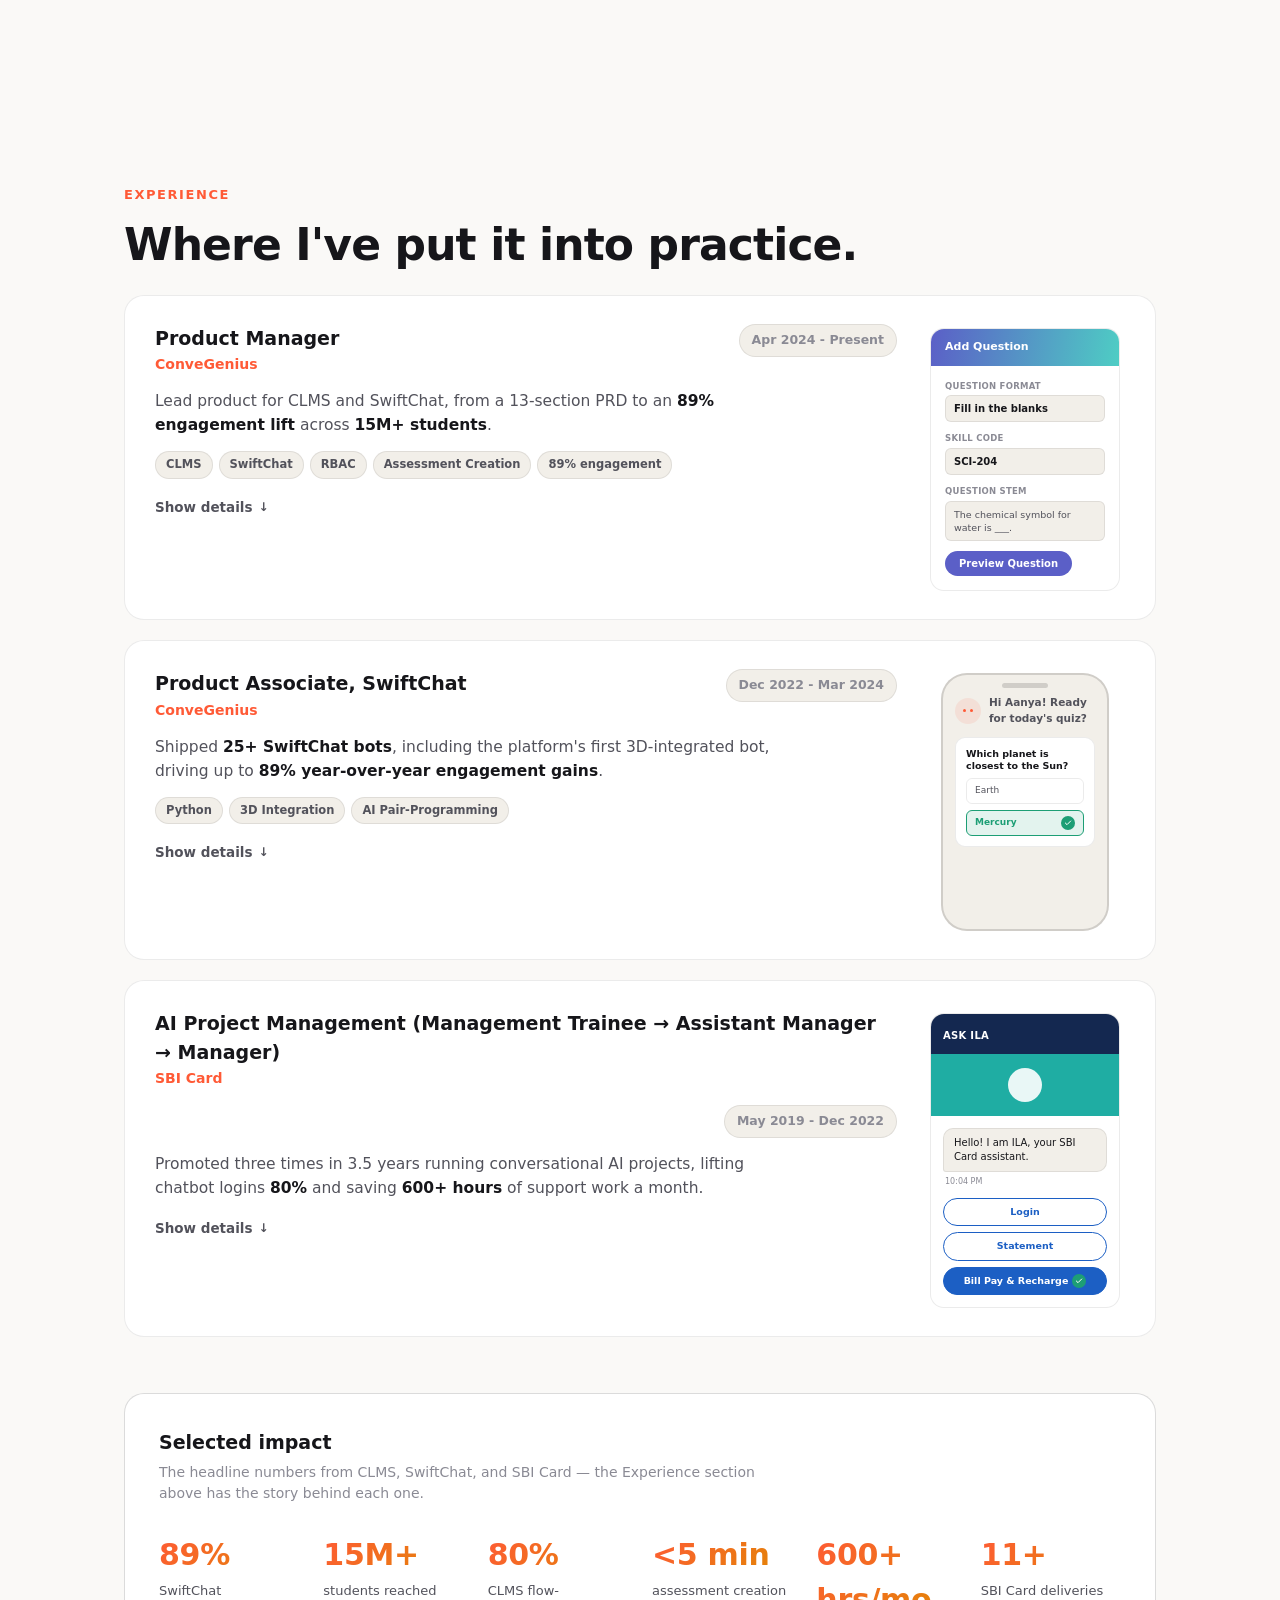
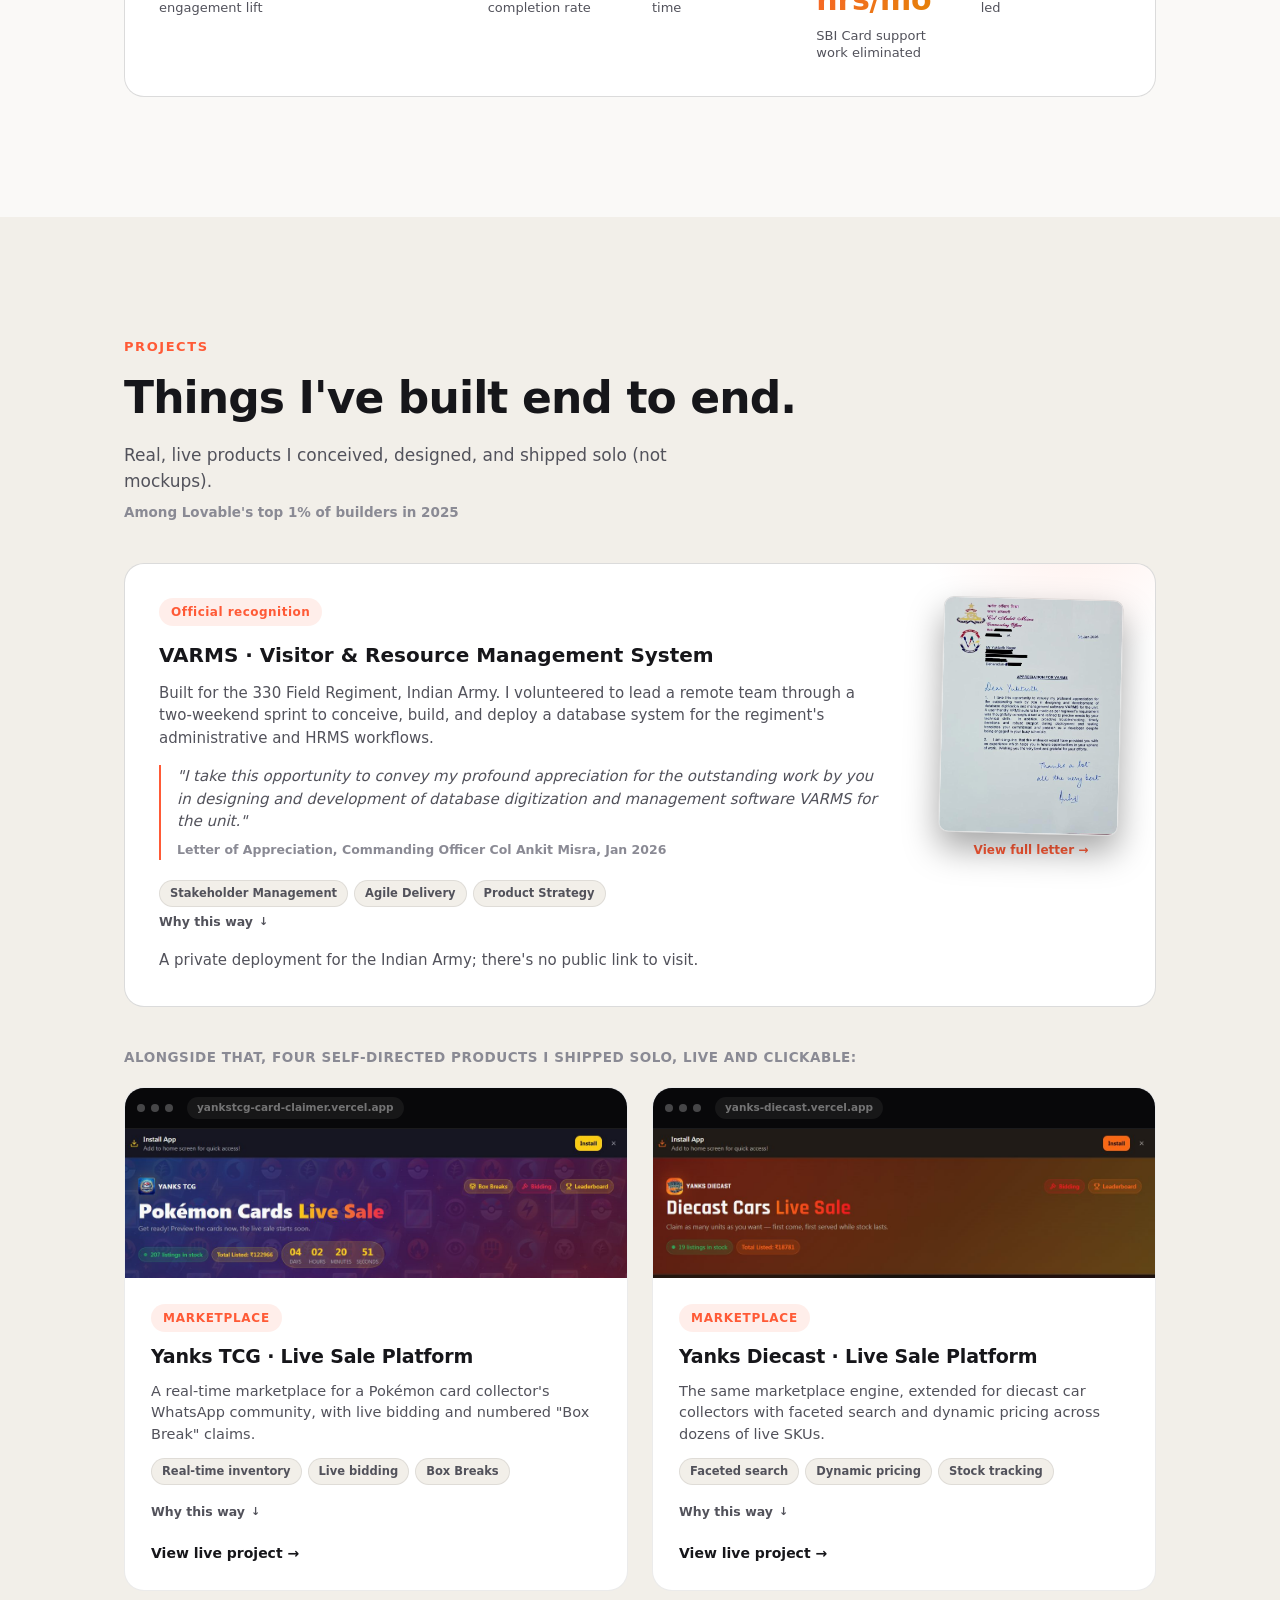
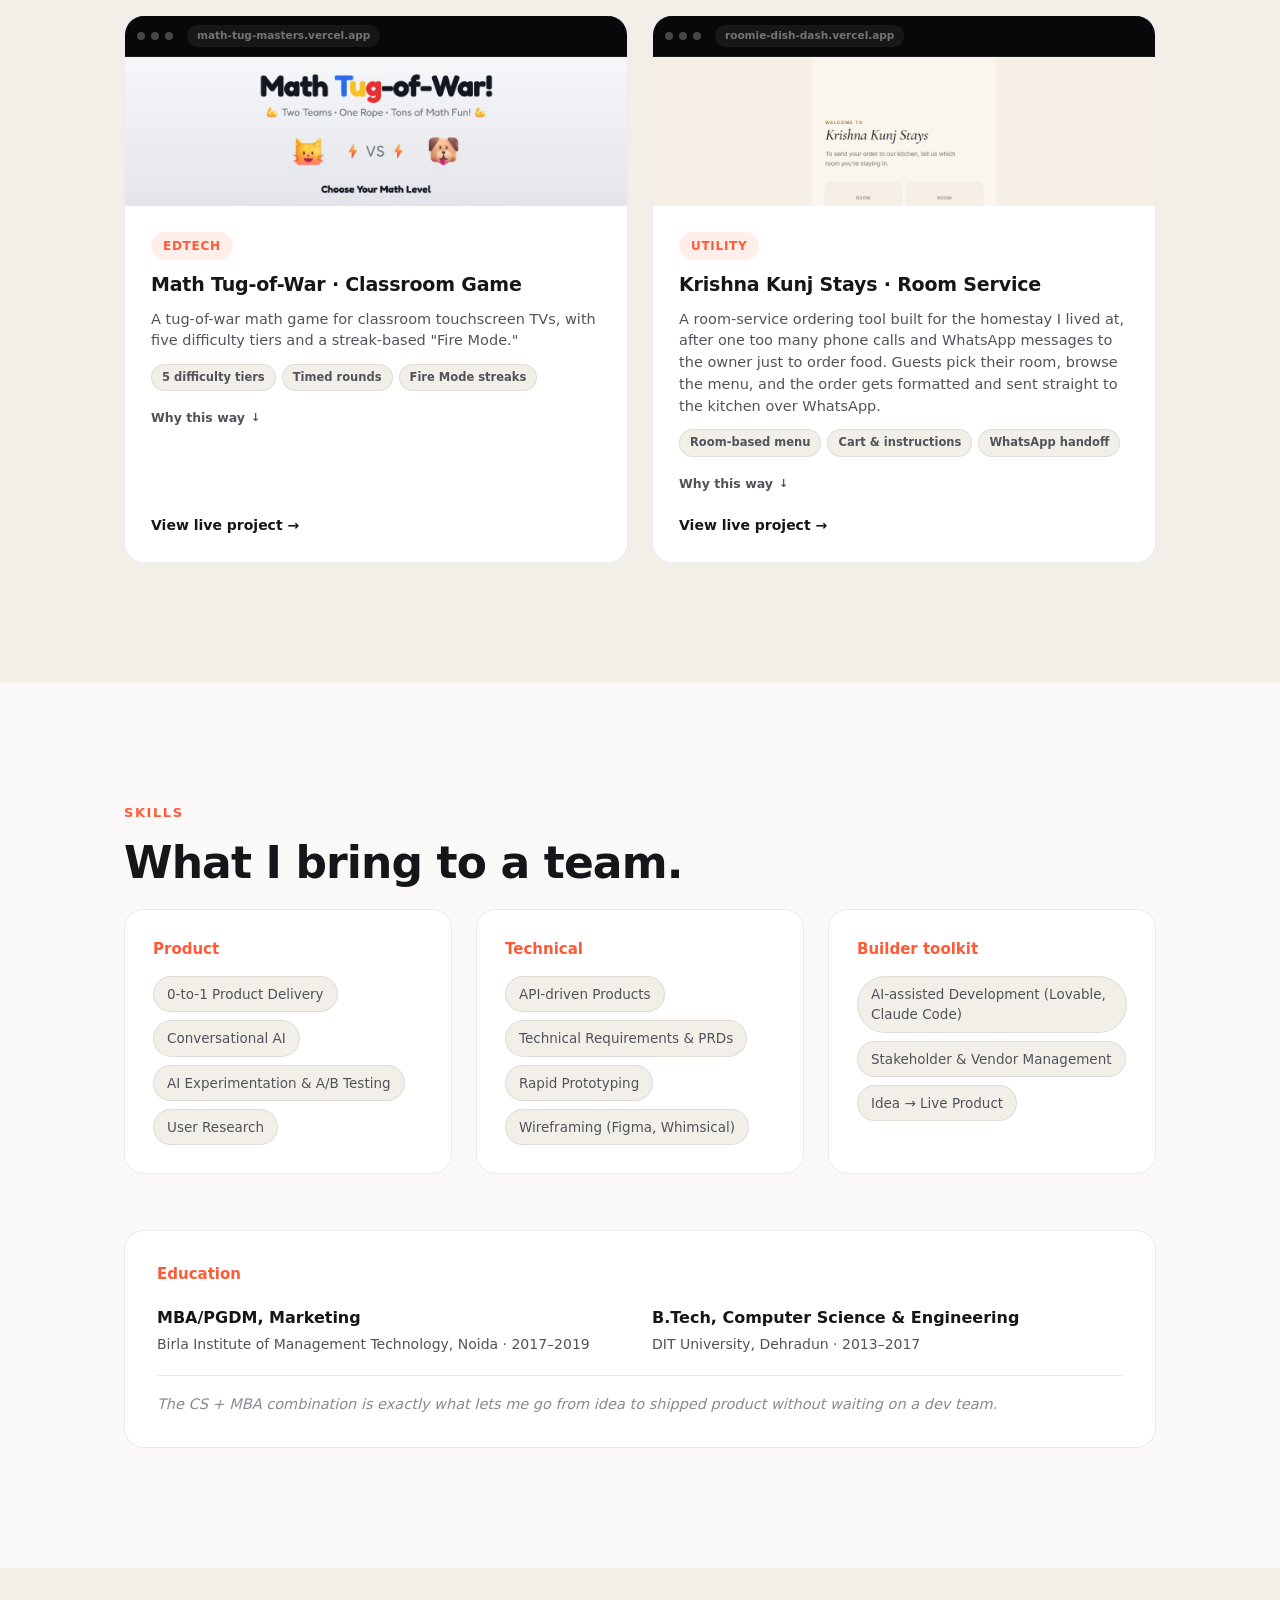
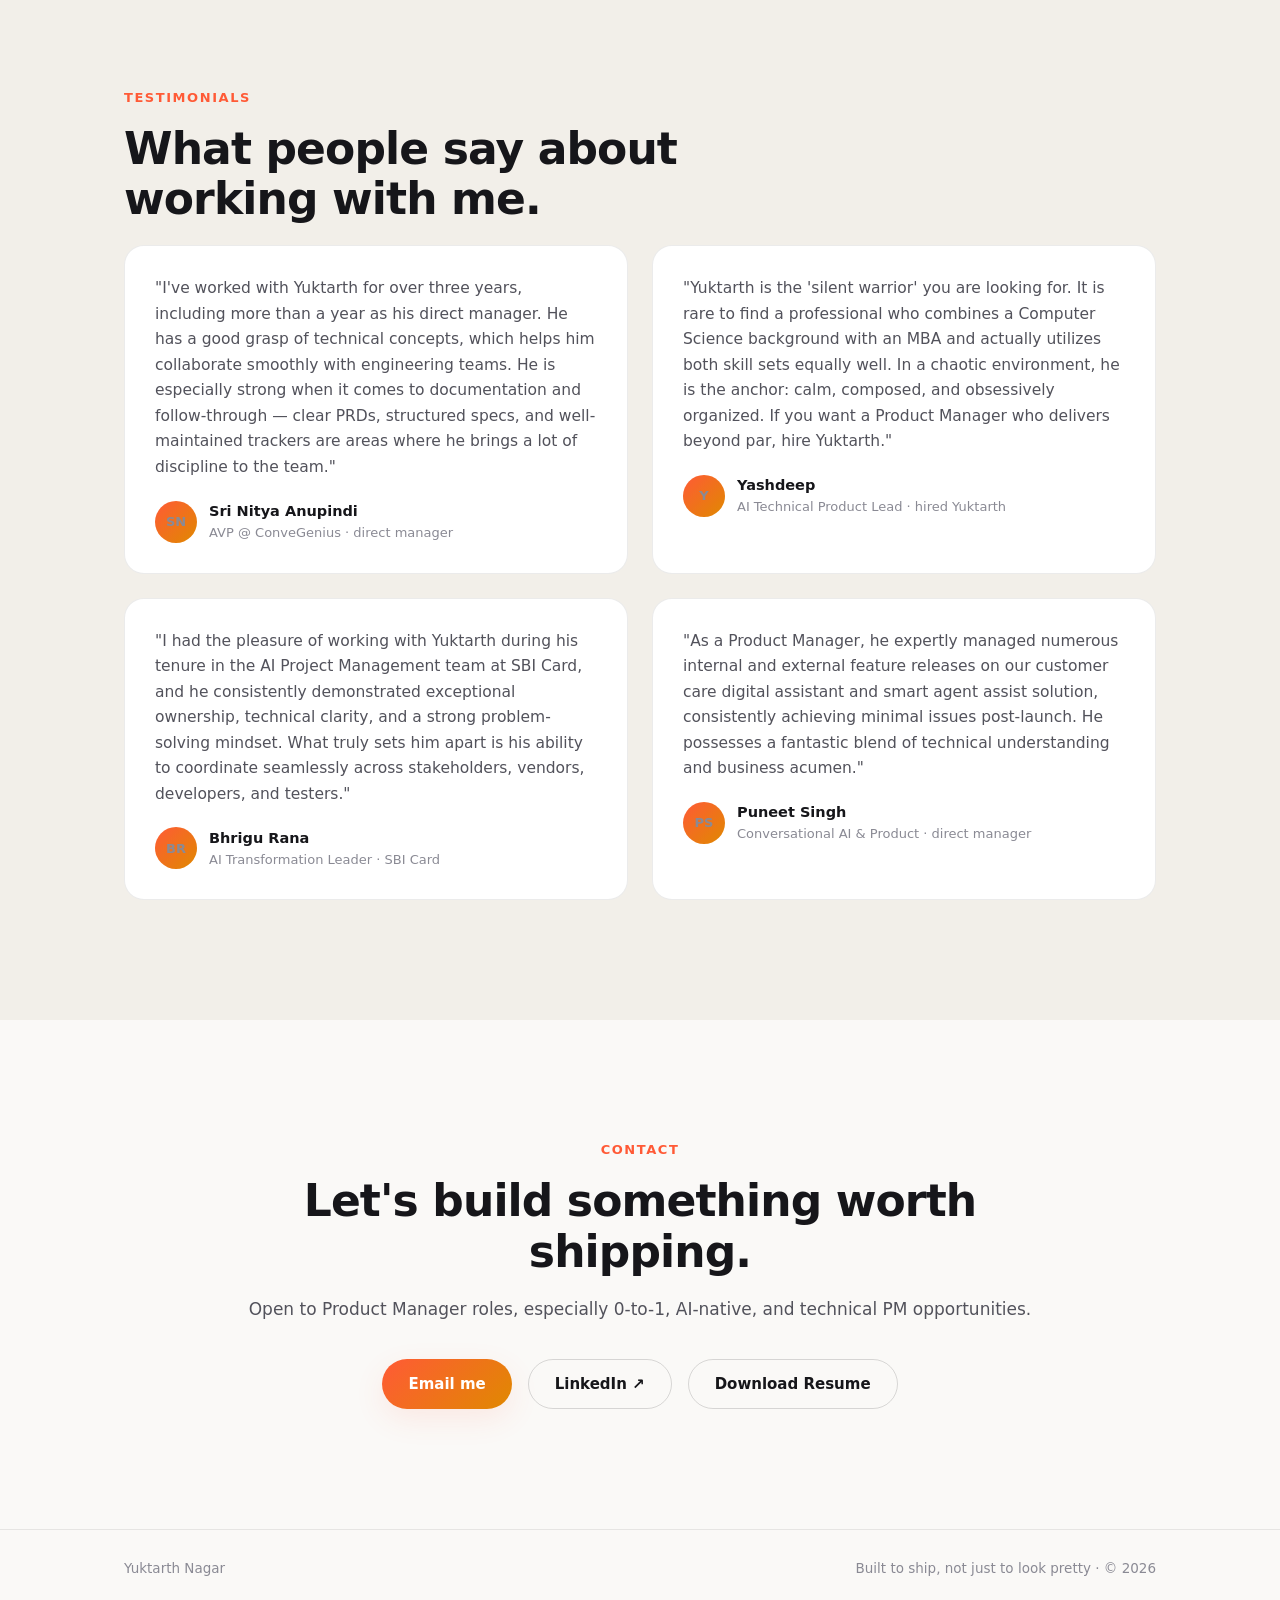
==== commit d61c8f09: "Remove the "Currently building CLMS" status chip from hero Co-Authored-By: Claude Sonnet 5 <noreply@" ====
--- a/index.html
+++ b/index.html
@@ -40,7 +40,6 @@
       <h1 class="reveal hero-name" id="heroName"></h1>
       <p class="reveal hero-positioning" id="heroPositioning"></p>
       <p class="reveal hero-tagline" id="heroTagline"></p>
-      <div class="reveal status-chip" id="heroStatus"></div>
       <div class="reveal hero-ctas" id="heroCtas"></div>
     </div>
   </section>
--- a/styles.css
+++ b/styles.css
@@ -162,17 +162,6 @@
 }
 .hero-tagline strong { color: var(--fg-muted); }
 .hero-tagline em { font-family: Georgia, "Iowan Old Style", ui-serif, serif; font-style: italic; color: var(--fg-muted); }
-.status-chip {
-  display: inline-flex; align-items: center; gap: 8px;
-  padding: 7px 14px 7px 10px; border: 1px solid var(--border-strong); border-radius: 999px;
-  font-size: 13px; color: var(--fg-muted); font-weight: 500; margin-bottom: 32px; width: fit-content;
-}
-.status-dot {
-  width: 7px; height: 7px; border-radius: 50%; background: var(--accent-2);
-  animation: statusPulse 2.2s ease-in-out infinite;
-}
-@keyframes statusPulse { 0%, 100% { opacity: 1; } 50% { opacity: 0.35; } }
-@media (prefers-reduced-motion: reduce) { .status-dot { animation: none; } }
 .hero-ctas { display: flex; gap: 16px; flex-wrap: wrap; }
 
 /* ---------- Sections ---------- */
@@ -484,6 +473,24 @@
   margin-top: auto; padding-top: 10px; font-weight: 600; font-size: 14px; color: var(--fg);
 }
 .project-card:hover .project-link { color: var(--accent); }
+
+.project-why { margin-top: 2px; }
+.project-why summary {
+  cursor: pointer; list-style: none; font-size: 12.5px; font-weight: 600; color: var(--fg-muted);
+  display: inline-flex; align-items: center; gap: 6px; transition: color 0.2s ease;
+}
+.project-why summary::-webkit-details-marker { display: none; }
+.project-why summary::after { content: "↓"; font-size: 11px; transition: transform 0.2s ease; }
+.project-why[open] summary::after { transform: rotate(180deg); }
+.project-why summary:hover { color: var(--fg); }
+.project-why[open] summary { color: var(--fg); margin-bottom: 10px; }
+.project-why-list { display: flex; flex-direction: column; gap: 8px; padding-top: 2px; }
+.project-why-list li {
+  color: var(--fg-muted); font-size: 13px; line-height: 1.5; padding-left: 16px; position: relative;
+}
+.project-why-list li::before {
+  content: "→"; position: absolute; left: 0; color: var(--accent); font-weight: 700;
+}
 
 /* ---------- Skills ---------- */
 .skills-grid { display: grid; grid-template-columns: repeat(auto-fit, minmax(240px, 1fr)); gap: 24px; margin-bottom: 56px; }
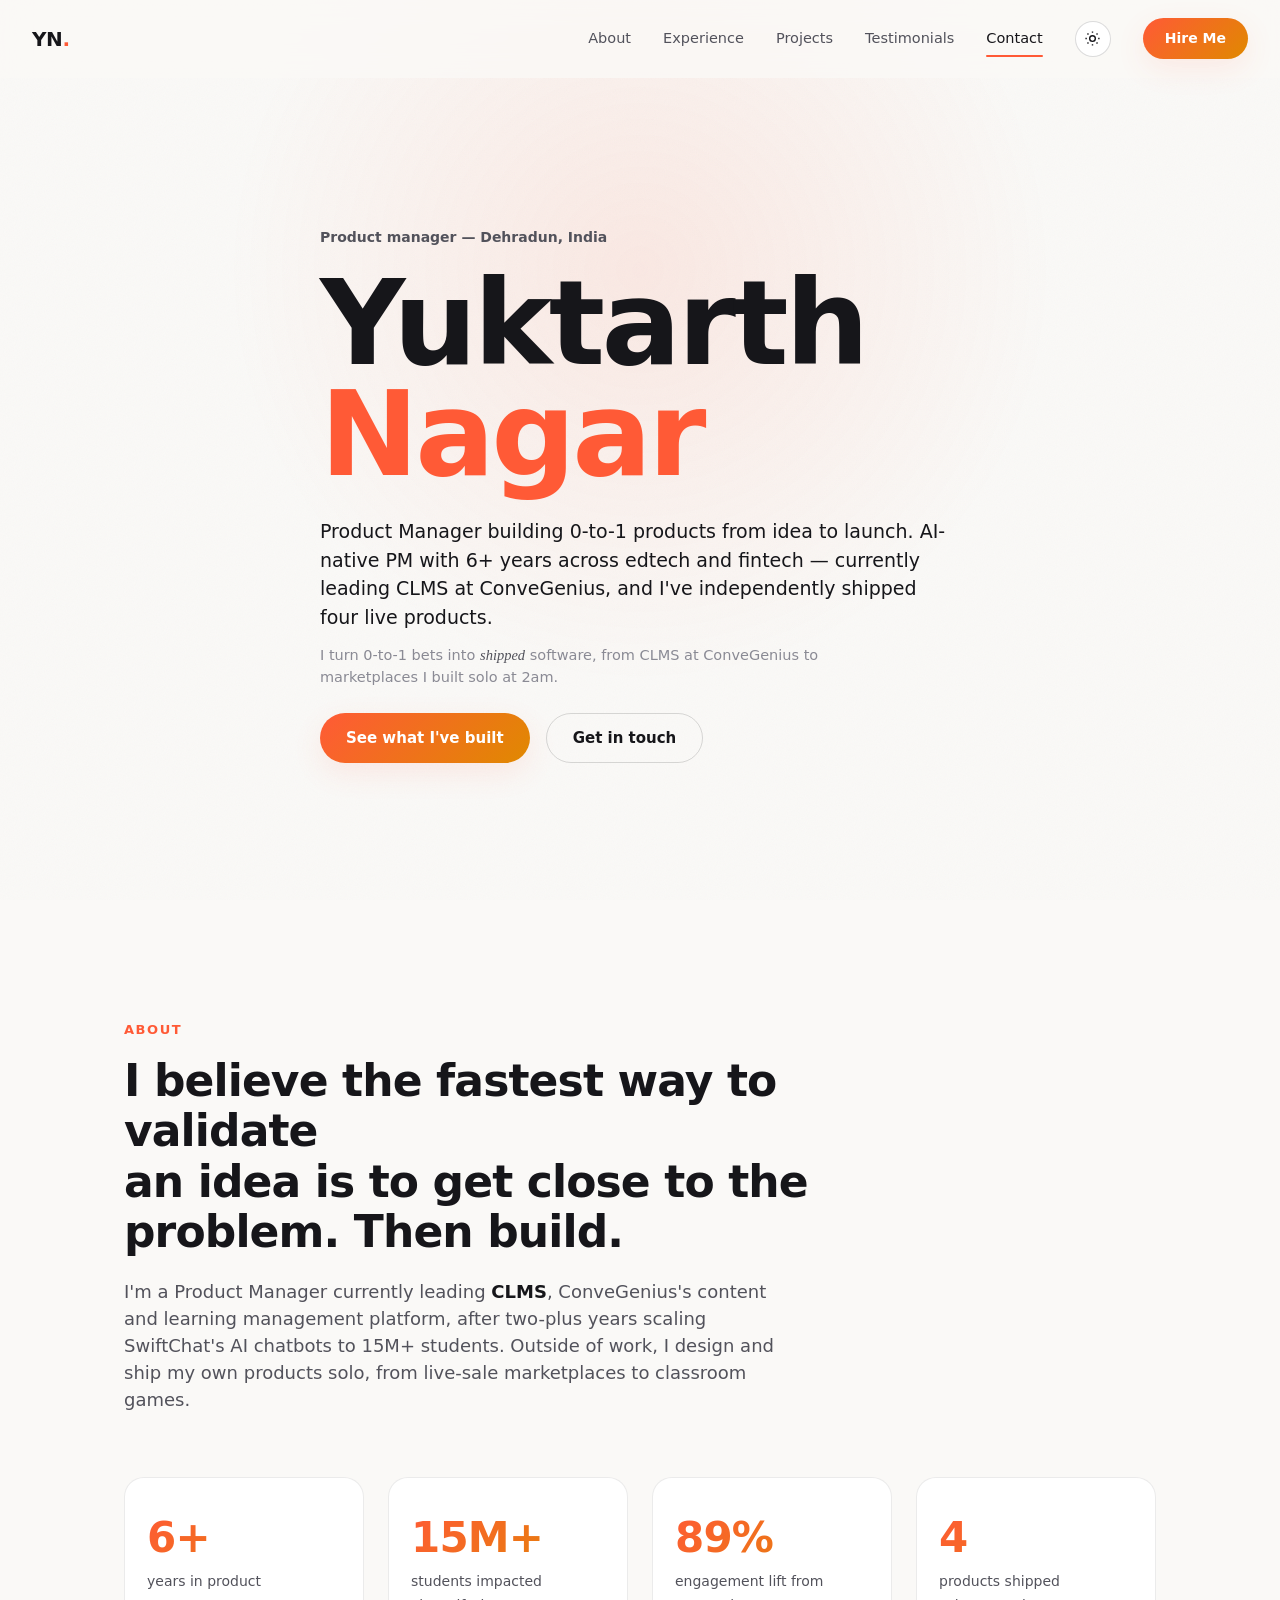
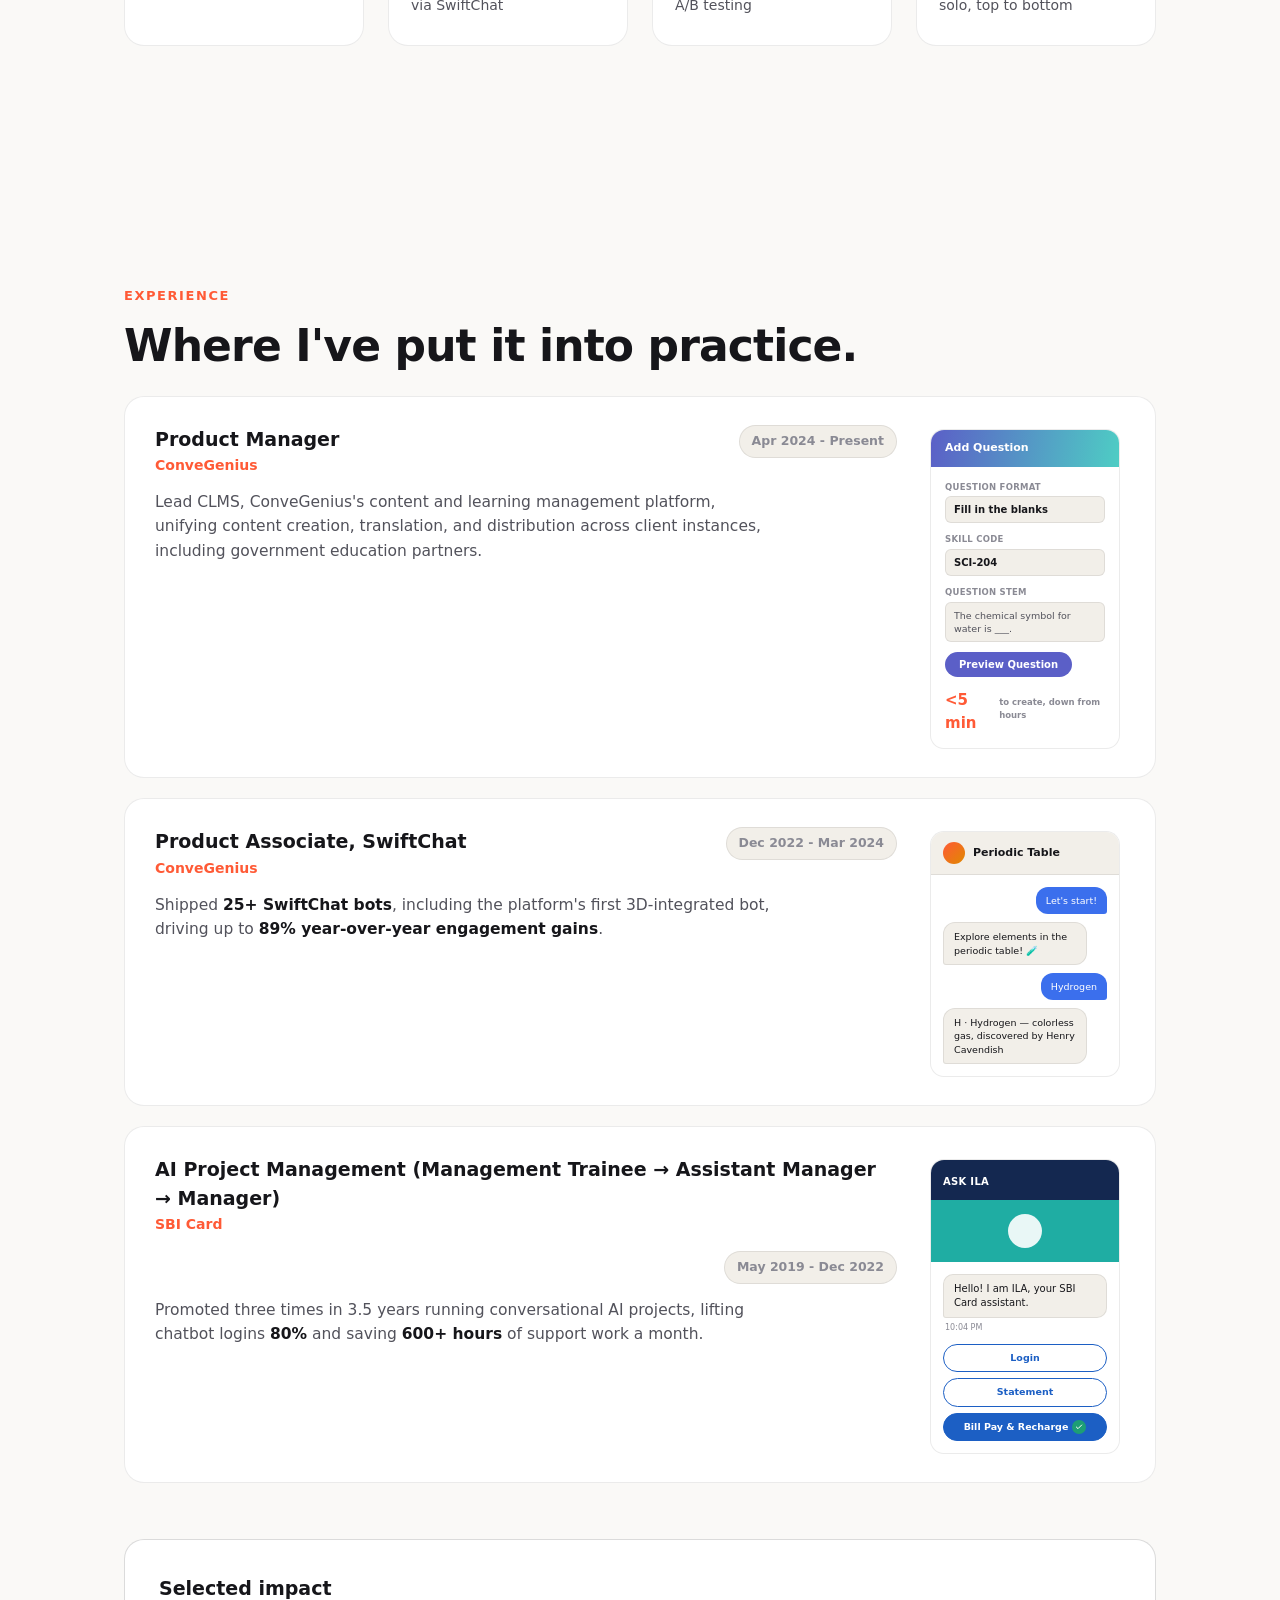
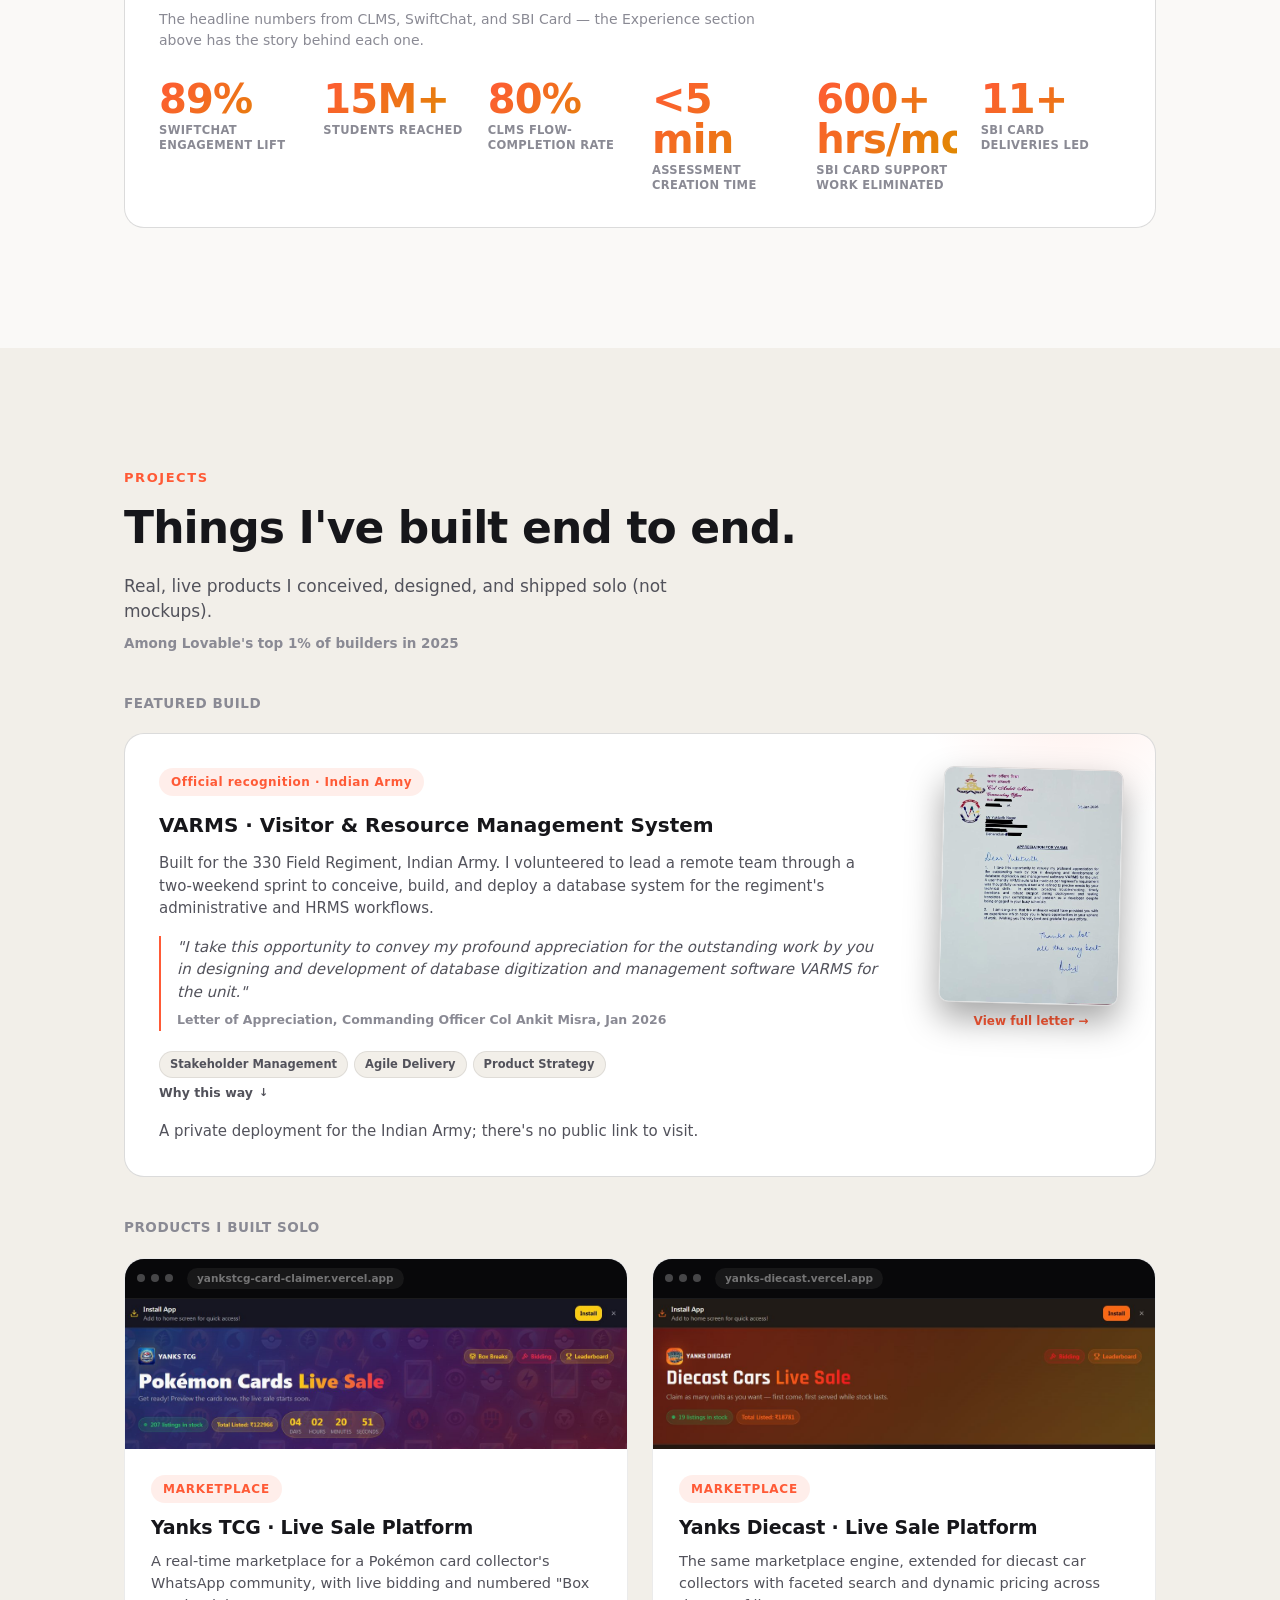
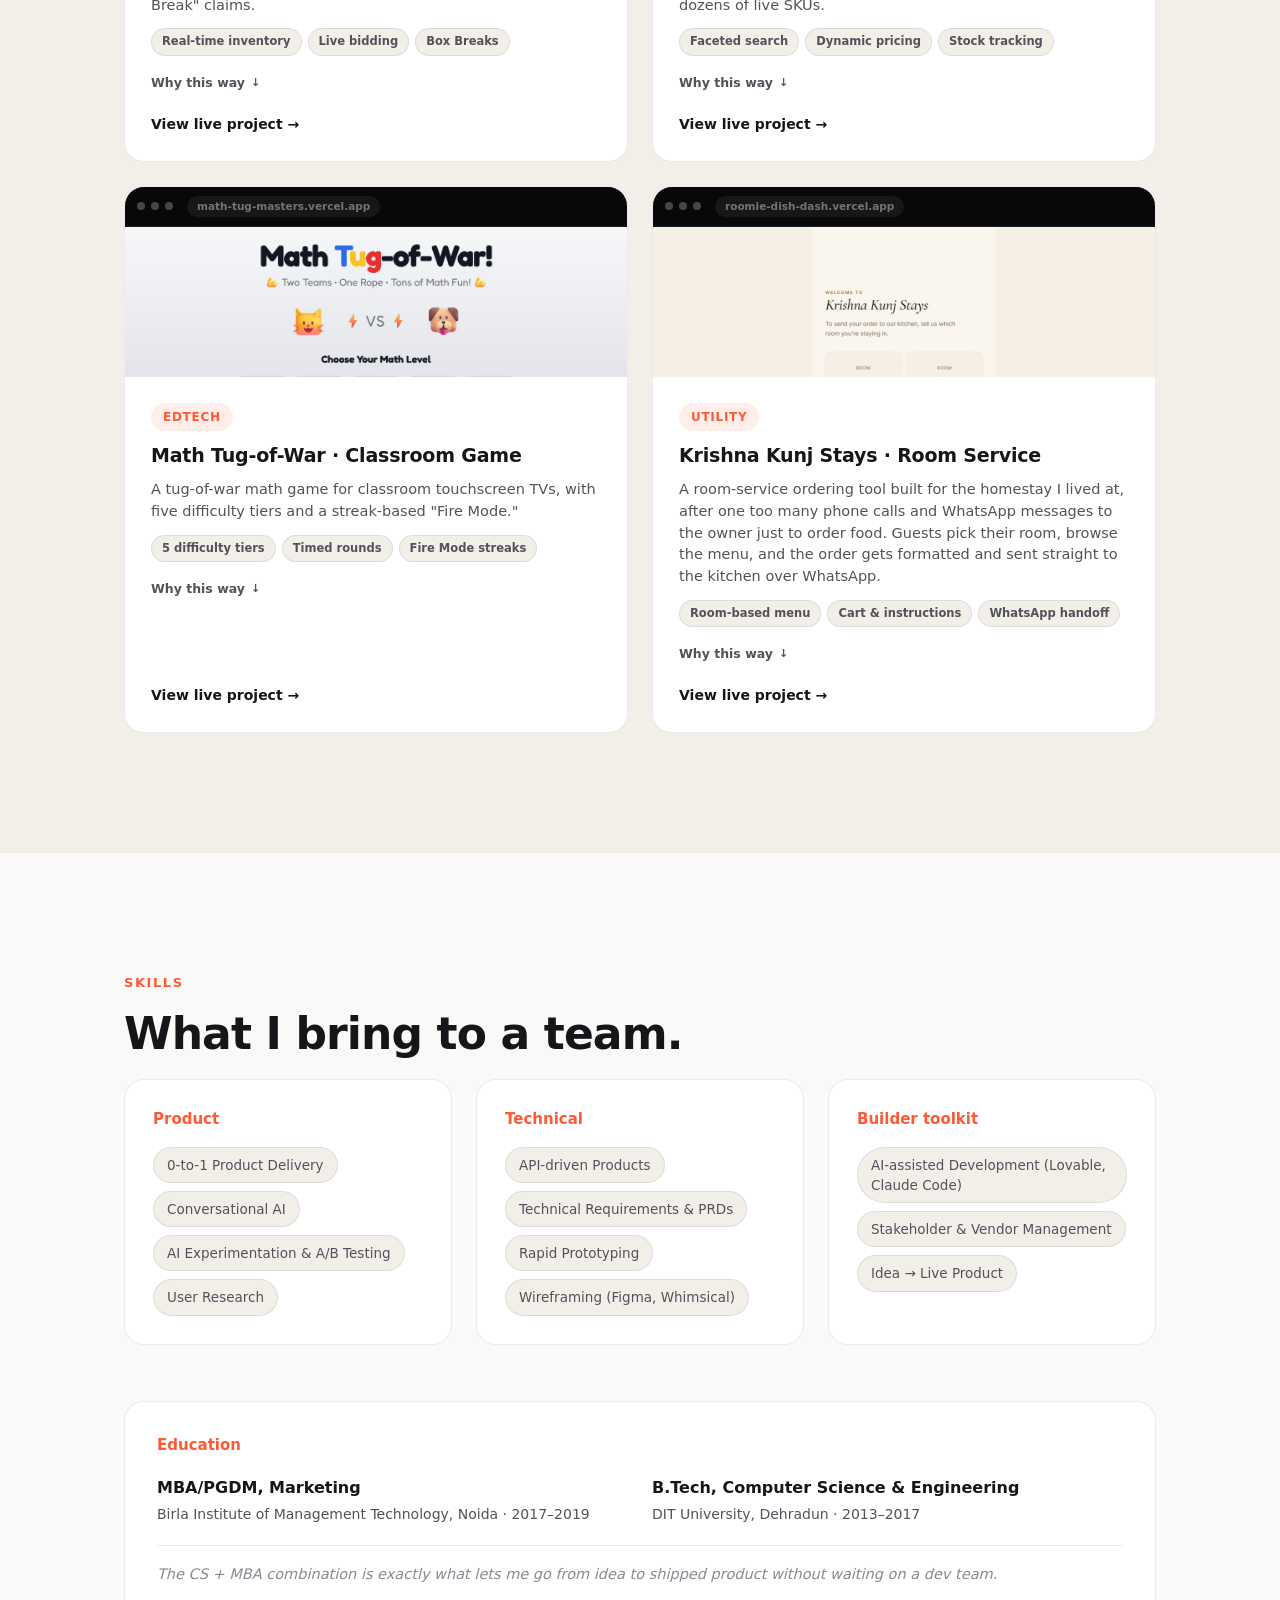
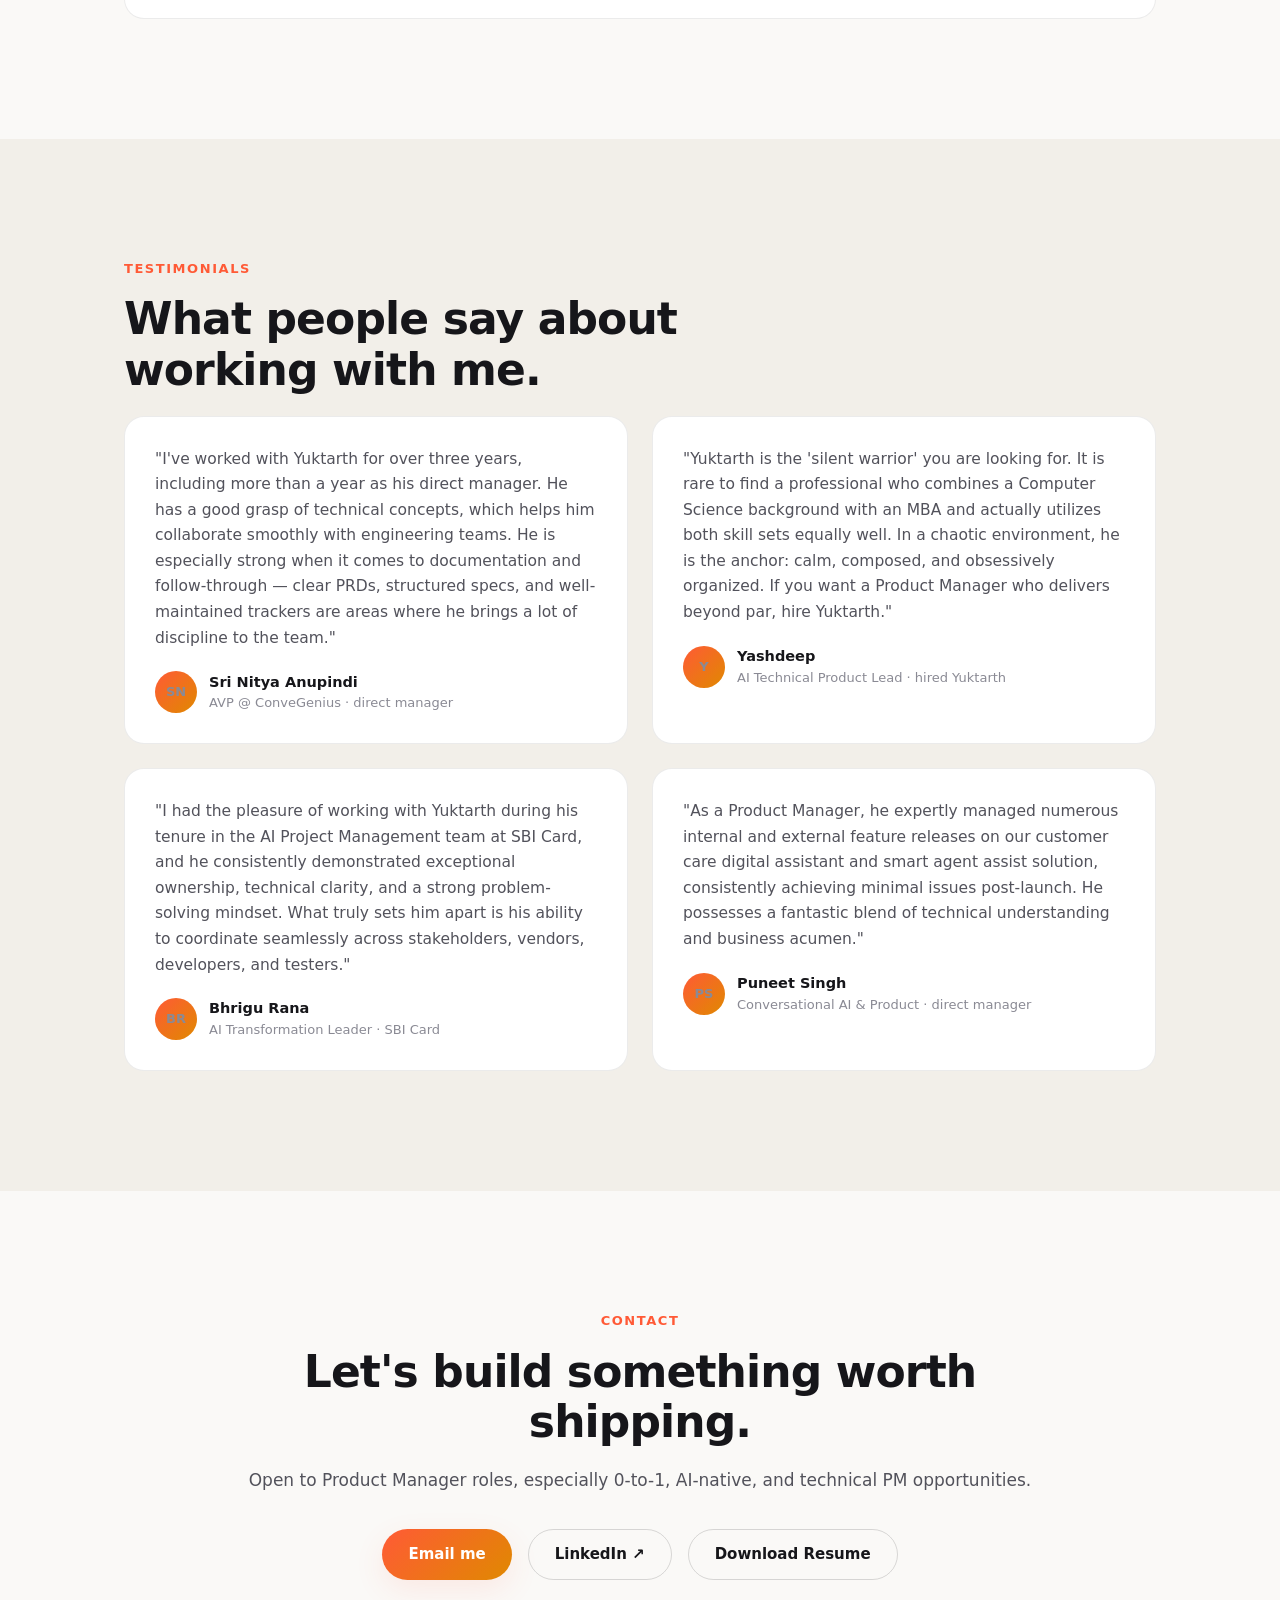
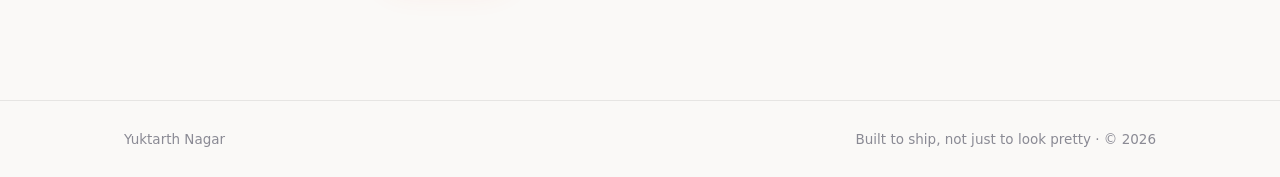
==== commit 989967bd: "Clarify Projects taxonomy, emphasize Impact numbers, sharpen About line Projects: added a "Featured " ====
--- a/index.html
+++ b/index.html
@@ -78,6 +78,7 @@
       <p class="reveal section-intro" id="projectsIntro"></p>
       <p class="reveal section-stat-line" id="projectsStatLine"></p>
 
+      <p class="reveal projects-subhead">Featured build</p>
       <div class="recognition reveal" id="recognition"></div>
 
       <p class="reveal projects-subhead" id="projectsSubhead"></p>
--- a/styles.css
+++ b/styles.css
@@ -221,52 +221,26 @@
 .role-summary strong { color: var(--fg); }
 .role-card .feature-chips { margin-top: 14px; }
 
-.role-details { margin-top: 16px; }
-.role-details summary {
-  cursor: pointer; list-style: none; font-size: 13.5px; font-weight: 600; color: var(--fg-muted);
-  display: inline-flex; align-items: center; gap: 6px; transition: color 0.2s ease;
-}
-.role-details summary::-webkit-details-marker { display: none; }
-.role-details summary::after { content: "↓"; font-size: 12px; transition: transform 0.2s ease; }
-.role-details[open] summary::after { transform: rotate(180deg); }
-.role-details summary:hover { color: var(--fg); }
-.role-details[open] summary { color: var(--fg); margin-bottom: 12px; }
-
-.role-bullets { display: flex; flex-direction: column; gap: 10px; padding-top: 4px; }
-.role-bullets li {
-  color: var(--fg-muted); font-size: 14.5px; padding-left: 20px; position: relative;
-}
-.role-bullets li::before {
-  content: "→"; position: absolute; left: 0; color: var(--accent); font-weight: 700;
-}
-.role-bullets li strong { color: var(--fg); }
-
 /* ---------- Role scenes ---------- */
-.phone {
-  width: 168px; height: 258px; border-radius: 26px; background: var(--bg-tint);
-  border: 2px solid var(--border-strong); position: relative; overflow: hidden;
-  opacity: 0; transform: translateY(28px) scale(0.94);
-}
-.phone-notch { position: absolute; top: 8px; left: 50%; transform: translateX(-50%); width: 46px; height: 5px; border-radius: 4px; background: var(--border-strong); }
-.phone-screen { position: absolute; inset: 20px 12px 14px; display: flex; flex-direction: column; gap: 10px; }
-
-.greet { display: flex; align-items: center; gap: 8px; opacity: 0; transform: translateY(10px); }
-.avatar-dot { width: 26px; height: 26px; border-radius: 50%; background: var(--accent-soft); flex-shrink: 0; position: relative; }
-.avatar-dot::before, .avatar-dot::after { content: ""; position: absolute; width: 3px; height: 3px; border-radius: 50%; background: var(--accent); top: 11px; }
-.avatar-dot::before { left: 8px; } .avatar-dot::after { left: 15px; }
-.greet-text { font-size: 10.5px; color: var(--fg-muted); font-weight: 600; }
-
-.quiz-card {
-  background: var(--card); border: 1px solid var(--border); border-radius: 10px; padding: 10px;
-  display: flex; flex-direction: column; gap: 6px;
-  opacity: 0; transform: translateY(18px);
-}
-.quiz-q { font-size: 9.5px; font-weight: 700; color: var(--fg); line-height: 1.3; }
-.quiz-opt {
-  font-size: 9px; color: var(--fg-muted); border: 1px solid var(--border); border-radius: 6px;
-  padding: 5px 8px; display: flex; align-items: center; justify-content: space-between;
-}
-.quiz-opt.correct { border-color: var(--good); color: var(--good); background: var(--good-soft); font-weight: 600; }
+.sc-panel {
+  width: 190px; background: var(--card); border: 1px solid var(--border); border-radius: 14px;
+  overflow: hidden;
+  opacity: 0; transform: translateY(28px) scale(0.96);
+}
+.sc-header {
+  display: flex; align-items: center; gap: 8px; padding: 10px 12px;
+  border-bottom: 1px solid var(--border); background: var(--bg-tint);
+}
+.sc-avatar { width: 22px; height: 22px; border-radius: 50%; background: linear-gradient(135deg, var(--accent), var(--accent-2)); flex-shrink: 0; }
+.sc-title { font-size: 11px; font-weight: 700; color: var(--fg); }
+.sc-thread { padding: 12px; display: flex; flex-direction: column; gap: 8px; }
+.sc-msg {
+  font-size: 9.5px; line-height: 1.4; padding: 7px 10px; border-radius: 12px; max-width: 88%;
+  opacity: 0; transform: translateY(8px);
+}
+.sc-user { align-self: flex-end; background: #3b6fed; color: #fff; border-bottom-right-radius: 3px; }
+.sc-bot { align-self: flex-start; background: var(--bg-tint); color: var(--fg); border: 1px solid var(--border); border-bottom-left-radius: 3px; }
+
 .check-pop {
   width: 14px; height: 14px; border-radius: 50%; background: var(--good); flex-shrink: 0;
   display: flex; align-items: center; justify-content: center; opacity: 0; transform: scale(0.4);
@@ -299,6 +273,12 @@
   border: none; border-radius: 999px; padding: 7px 14px; font-family: inherit;
   opacity: 0; transform: scale(0.7);
 }
+.clms-highlight {
+  display: flex; align-items: baseline; gap: 6px; margin-top: 2px;
+  opacity: 0; transform: translateY(8px);
+}
+.clms-highlight-value { font-size: 15px; font-weight: 800; color: var(--accent); }
+.clms-highlight-label { font-size: 8.5px; color: var(--fg-faint); font-weight: 600; }
 
 .ila-panel {
   width: 190px; background: var(--card); border: 1px solid var(--border); border-radius: 14px;
@@ -326,16 +306,18 @@
 .ila-pill-filled { background: #1c5fc4; color: #fff; }
 
 /* ---------- Scene animation sequencing ---------- */
-.role-scene.play .phone { animation: sceneLand 0.6s cubic-bezier(0.2, 0.8, 0.2, 1) 0.05s forwards; }
-.role-scene.play .greet { animation: sceneFadeUp 0.5s ease 0.55s forwards; }
-.role-scene.play .quiz-card { animation: sceneFadeUp 0.5s ease 0.85s forwards; }
-.role-scene.play .check-pop { animation: scenePop 0.4s cubic-bezier(0.34, 1.56, 0.64, 1) 1.25s forwards; }
+.role-scene.play .sc-panel { animation: sceneLand 0.6s cubic-bezier(0.2, 0.8, 0.2, 1) 0.05s forwards; }
+.role-scene.play .sc-m1 { animation: sceneFadeUp 0.4s ease 0.5s forwards; }
+.role-scene.play .sc-m2 { animation: sceneFadeUp 0.4s ease 0.75s forwards; }
+.role-scene.play .sc-m3 { animation: sceneFadeUp 0.4s ease 1.0s forwards; }
+.role-scene.play .sc-m4 { animation: sceneFadeUp 0.4s ease 1.25s forwards; }
 
 .role-scene.play .clms-panel { animation: sceneLand 0.6s cubic-bezier(0.2, 0.8, 0.2, 1) 0.05s forwards; }
 .role-scene.play .clms-field-1 { animation: sceneFadeUp 0.45s ease 0.5s forwards; }
 .role-scene.play .clms-field-2 { animation: sceneFadeUp 0.45s ease 0.75s forwards; }
 .role-scene.play .clms-stem { animation: sceneFadeUp 0.45s ease 1.0s forwards; }
 .role-scene.play .clms-preview-btn { animation: scenePop 0.4s cubic-bezier(0.34, 1.56, 0.64, 1) 1.3s forwards; }
+.role-scene.play .clms-highlight { animation: sceneFadeUp 0.4s ease 1.6s forwards; }
 
 .role-scene.play .ila-panel { animation: sceneLand 0.6s cubic-bezier(0.2, 0.8, 0.2, 1) 0.05s forwards; }
 .role-scene.play .ila-header { animation: sceneFadeUp 0.4s ease 0.4s forwards; }
@@ -365,13 +347,16 @@
 .impact-flat-grid {
   display: grid; grid-template-columns: repeat(auto-fit, minmax(140px, 1fr)); gap: 24px;
 }
-.impact-flat-stat { display: flex; flex-direction: column; gap: 6px; }
+.impact-flat-stat { display: flex; flex-direction: column; gap: 4px; }
 .impact-flat-value {
-  font-size: 30px; font-weight: 800; letter-spacing: -0.01em;
+  font-size: clamp(32px, 4.2vw, 40px); font-weight: 800; letter-spacing: -0.02em; line-height: 1;
   background: linear-gradient(135deg, var(--accent), var(--accent-2));
   -webkit-background-clip: text; background-clip: text; color: transparent;
 }
-.impact-flat-label { font-size: 13px; color: var(--fg-muted); font-weight: 500; line-height: 1.3; }
+.impact-flat-label {
+  font-size: 11.5px; color: var(--fg-faint); font-weight: 600; line-height: 1.3;
+  text-transform: uppercase; letter-spacing: 0.03em;
+}
 
 @media (max-width: 640px) {
   .impact-flat-grid { grid-template-columns: repeat(2, 1fr); }
@@ -484,13 +469,7 @@
 .project-why[open] summary::after { transform: rotate(180deg); }
 .project-why summary:hover { color: var(--fg); }
 .project-why[open] summary { color: var(--fg); margin-bottom: 10px; }
-.project-why-list { display: flex; flex-direction: column; gap: 8px; padding-top: 2px; }
-.project-why-list li {
-  color: var(--fg-muted); font-size: 13px; line-height: 1.5; padding-left: 16px; position: relative;
-}
-.project-why-list li::before {
-  content: "→"; position: absolute; left: 0; color: var(--accent); font-weight: 700;
-}
+.project-why-text { color: var(--fg-muted); font-size: 13px; line-height: 1.6; padding-top: 2px; }
 
 /* ---------- Skills ---------- */
 .skills-grid { display: grid; grid-template-columns: repeat(auto-fit, minmax(240px, 1fr)); gap: 24px; margin-bottom: 56px; }
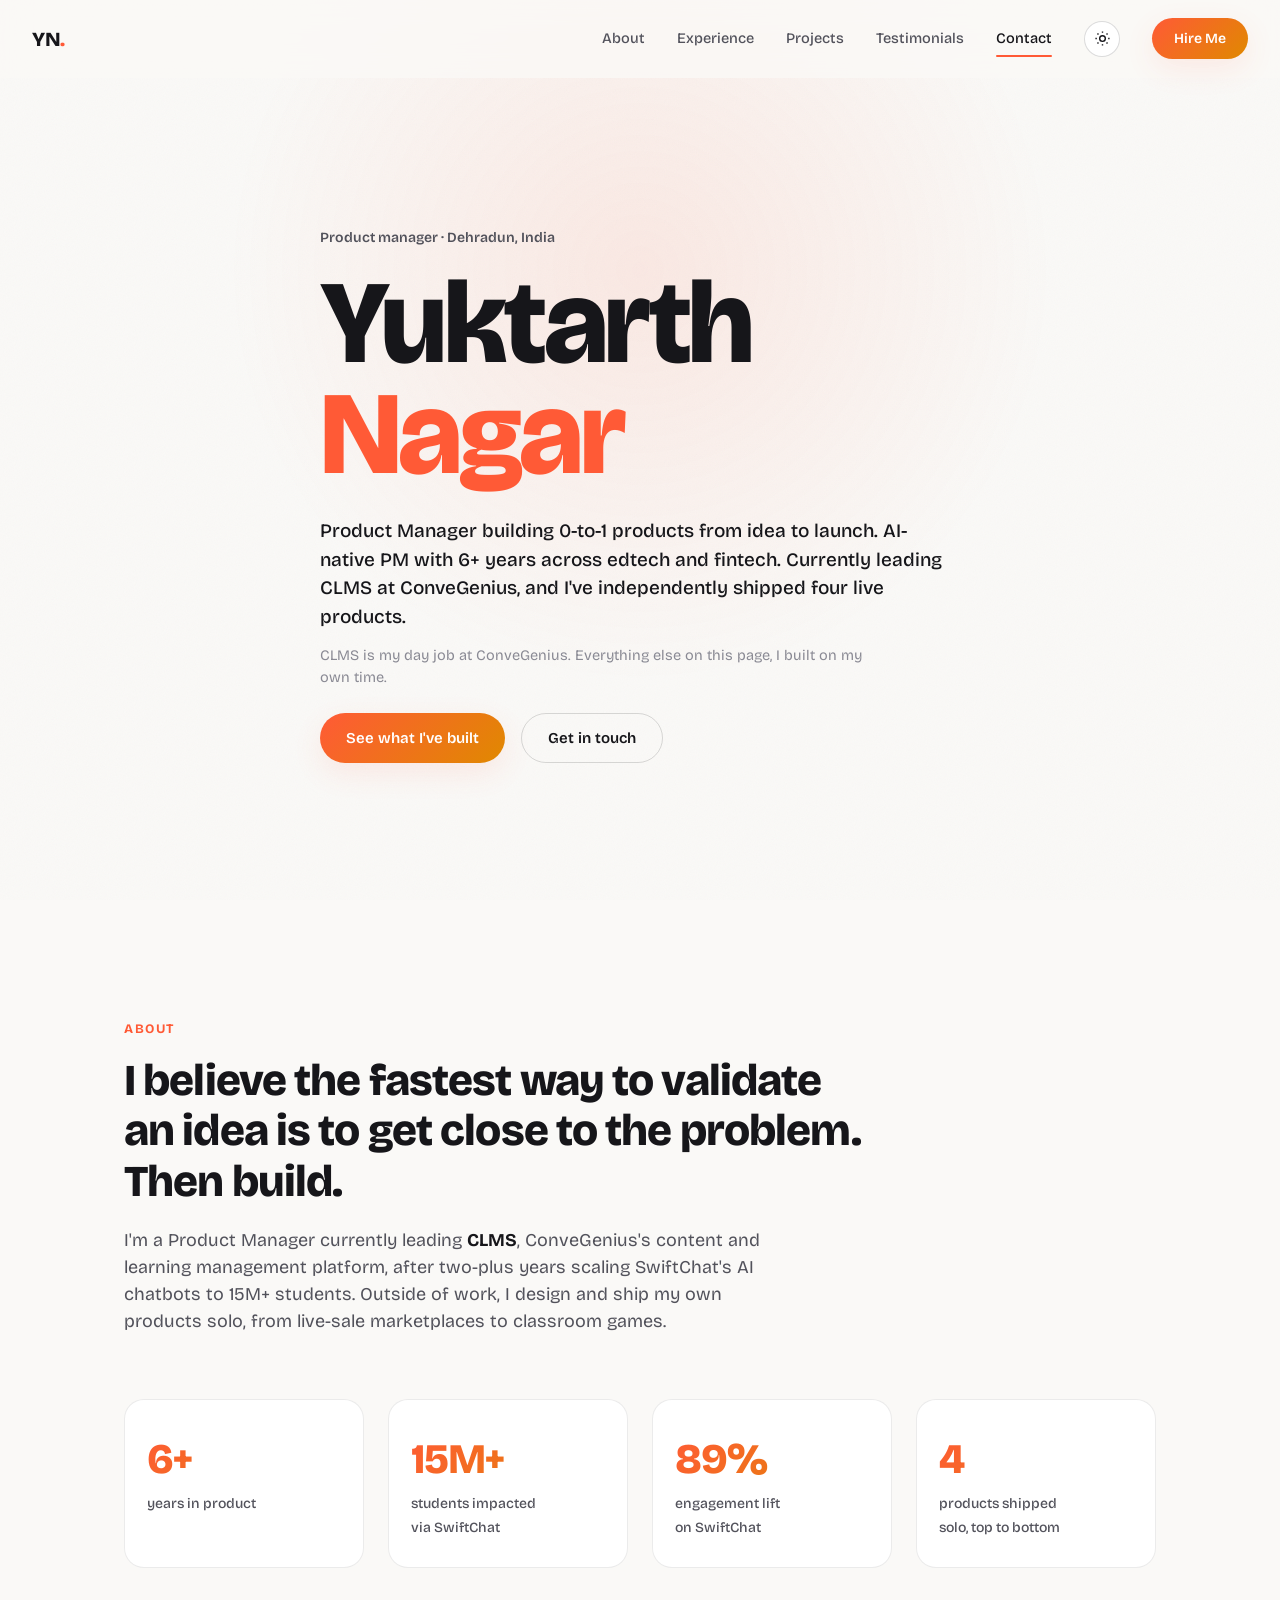
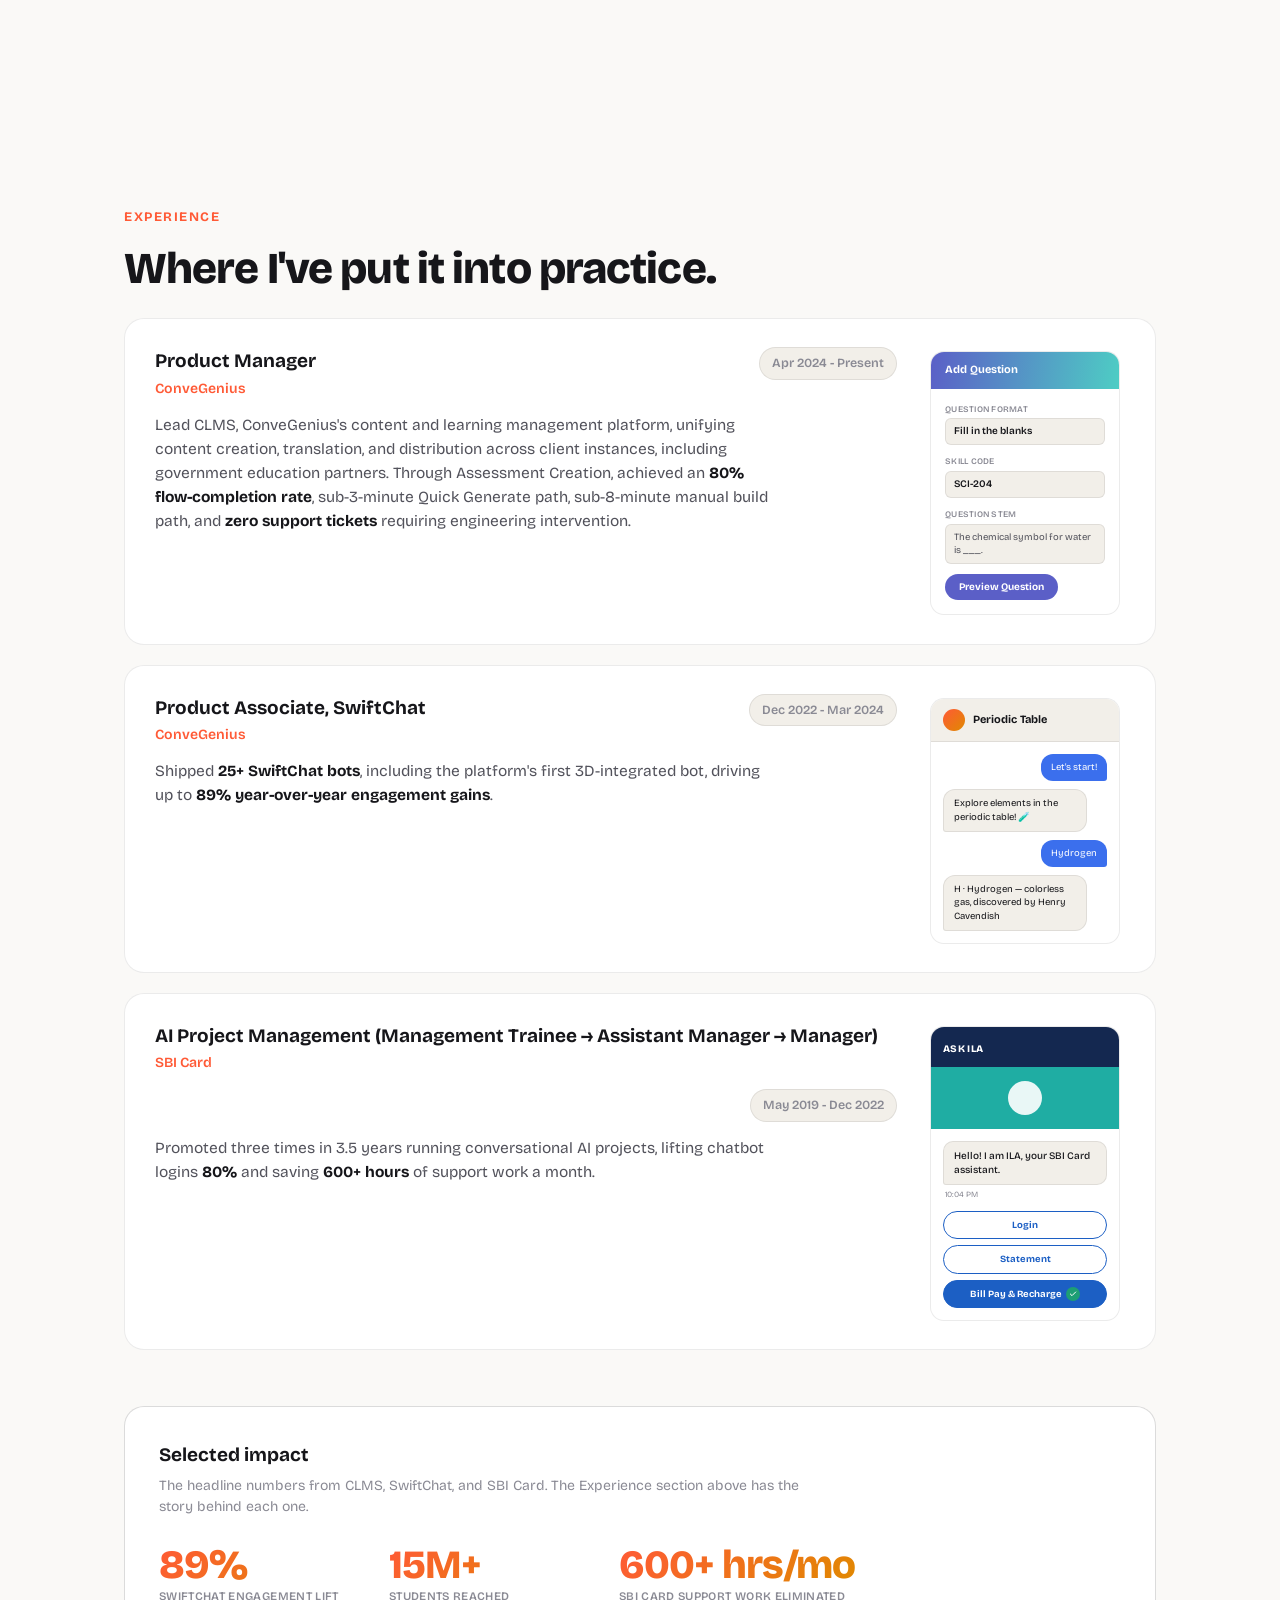
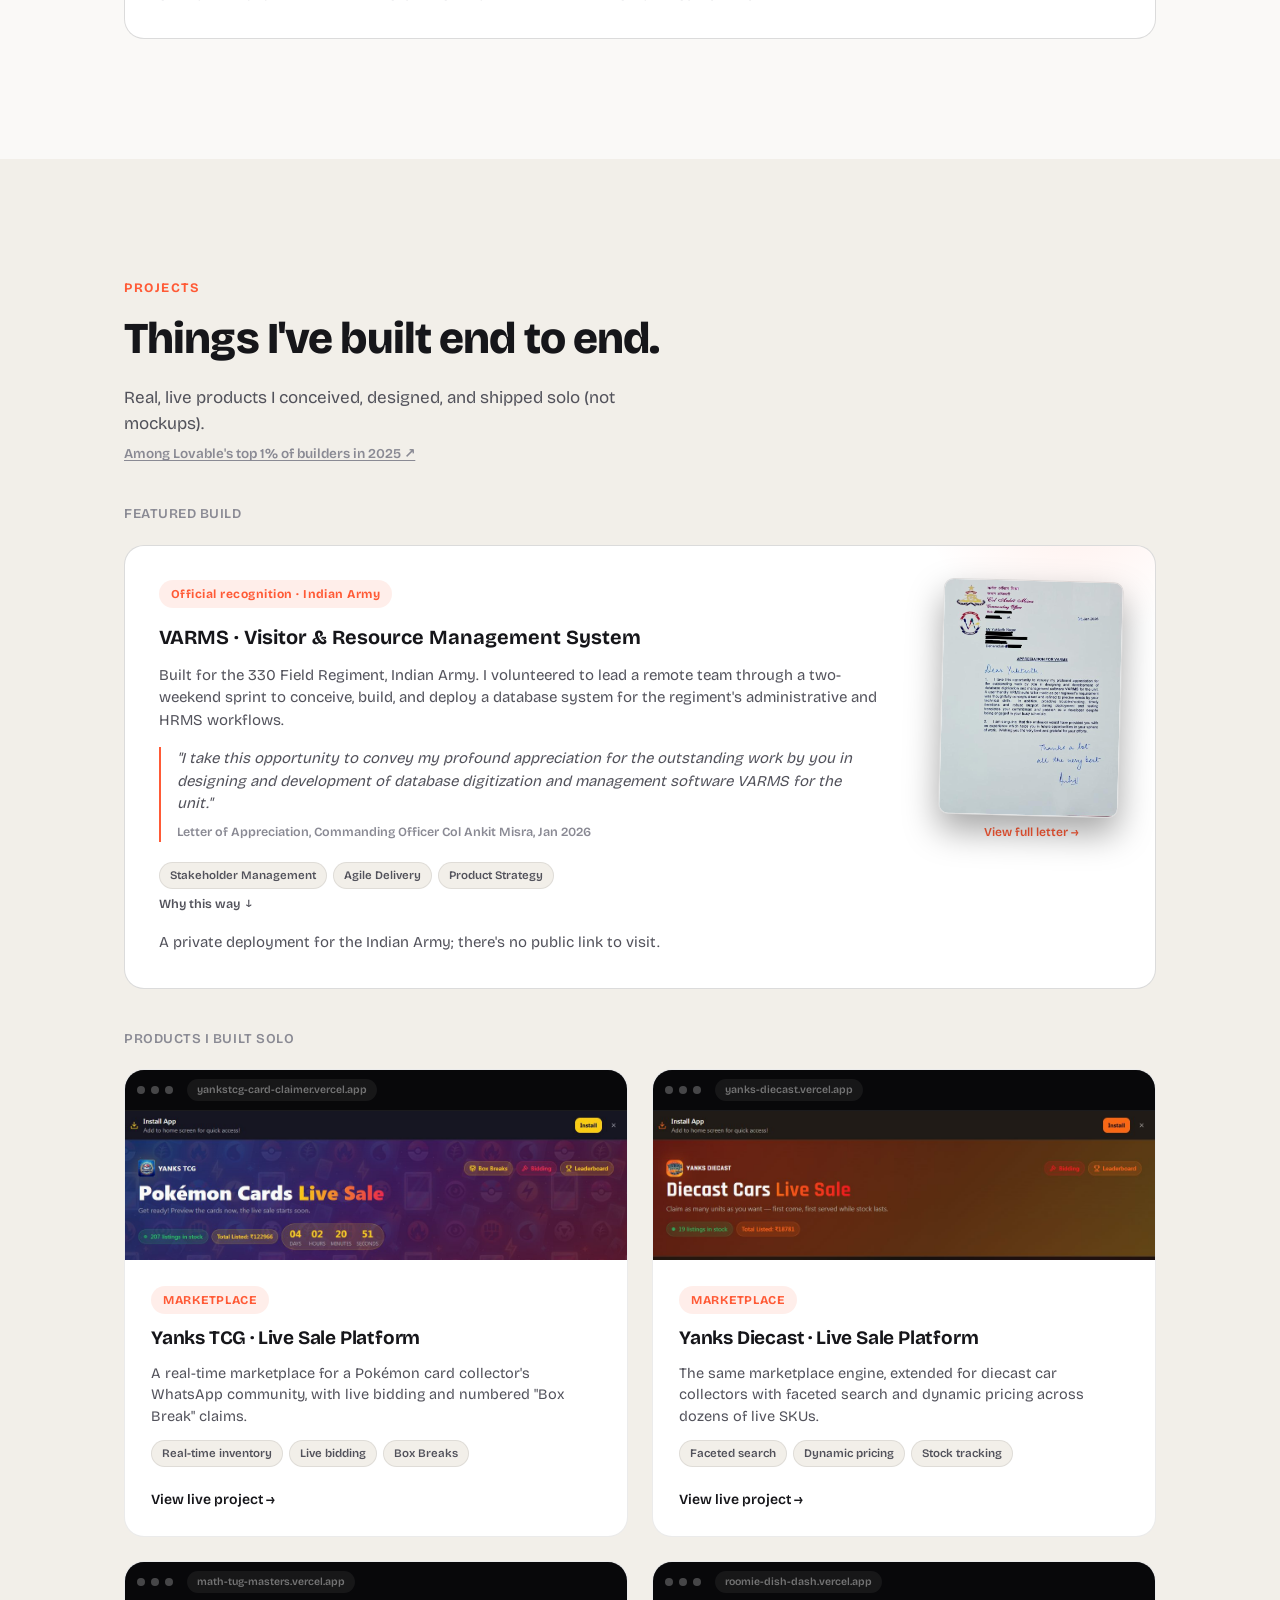
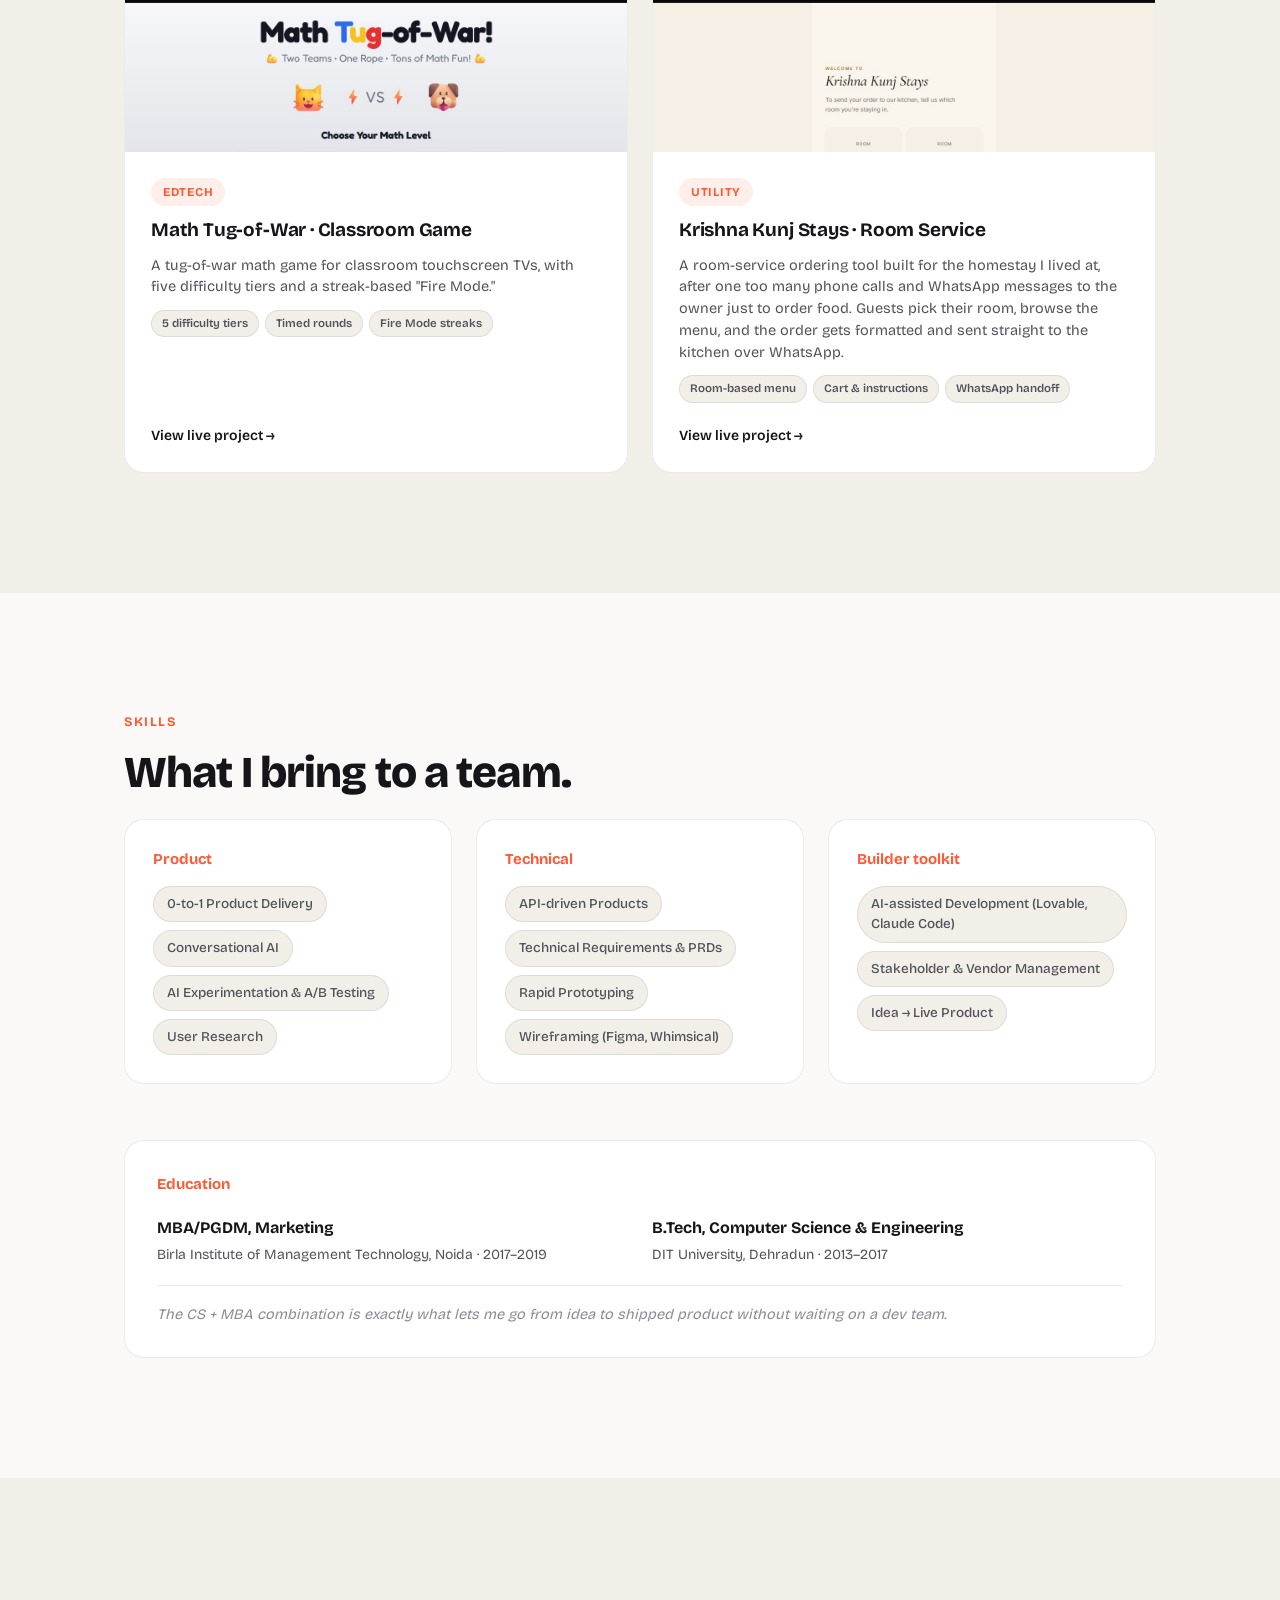
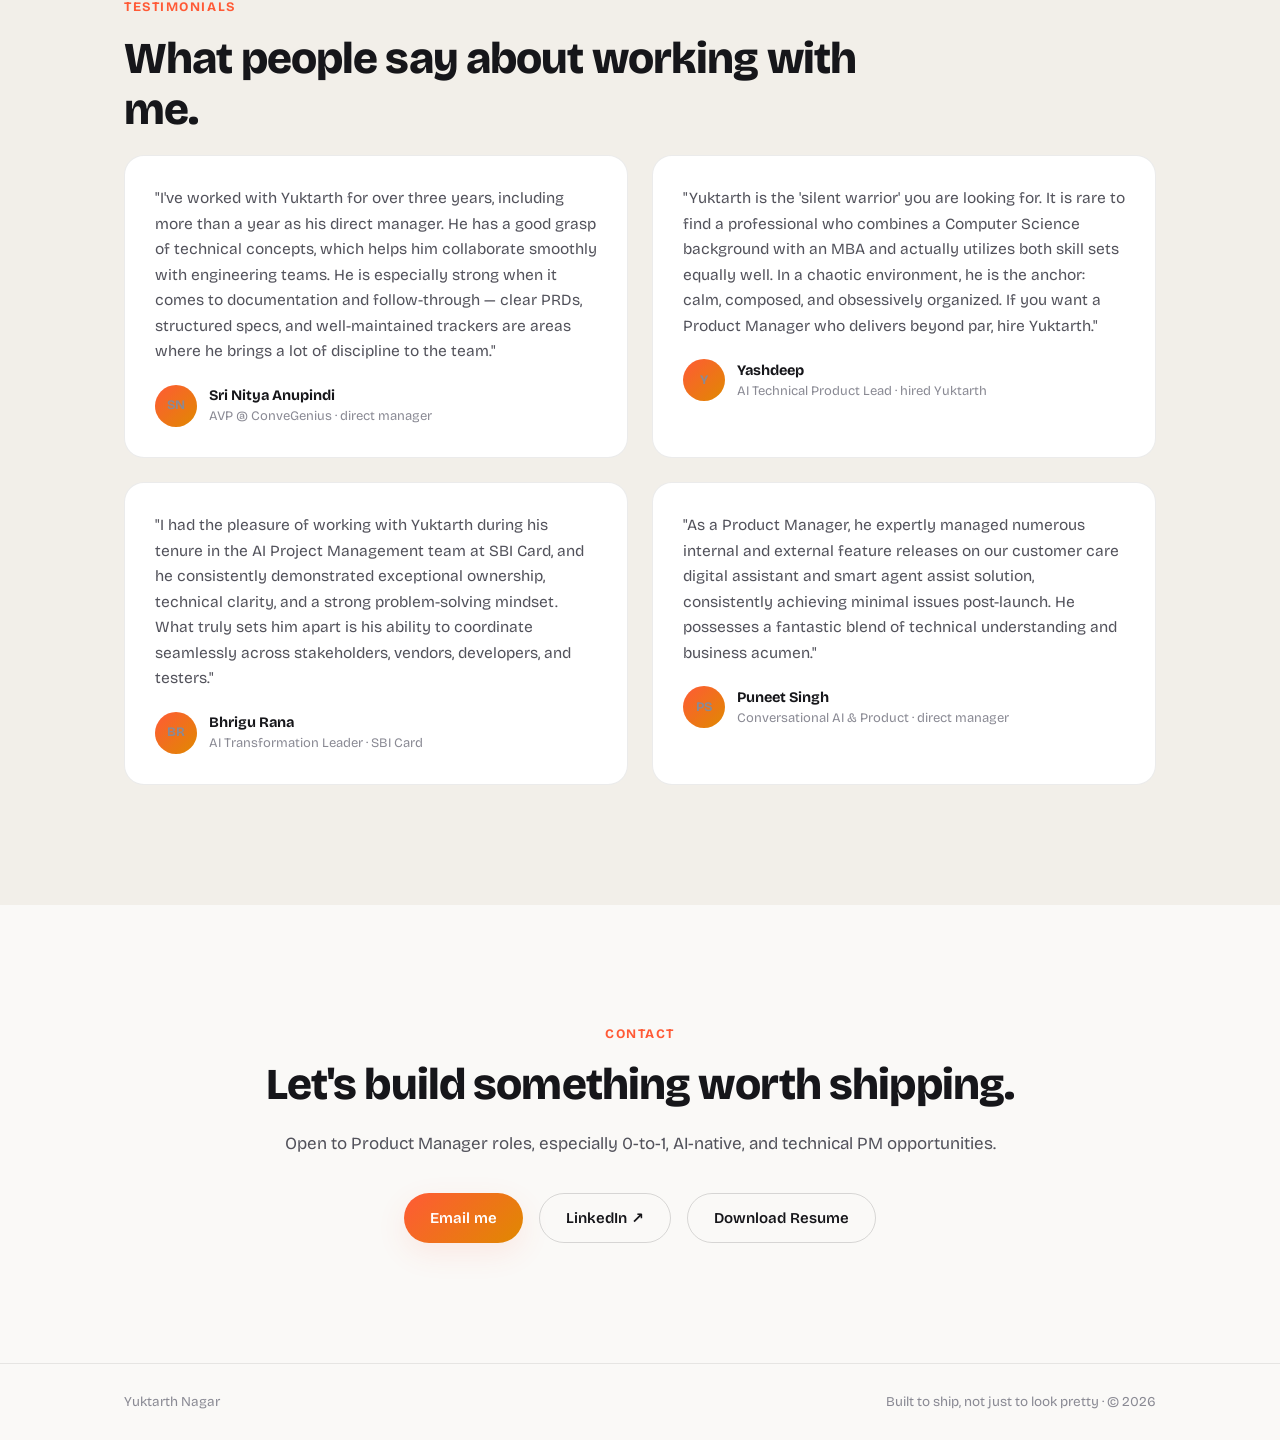
==== commit c9815a82: "Switch site font to Bricolage Grotesque Replaces the generic system-font stack (which included Inter" ====
--- a/index.html
+++ b/index.html
@@ -5,6 +5,9 @@
 <meta name="viewport" content="width=device-width, initial-scale=1.0" />
 <title>Yuktarth Nagar · Product Manager</title>
 <meta name="description" content="Yuktarth Nagar, Product Manager with 6+ years in edtech and fintech. I ship products end to end, not just roadmaps." />
+<link rel="preconnect" href="https://fonts.googleapis.com" />
+<link rel="preconnect" href="https://fonts.gstatic.com" crossorigin />
+<link href="https://fonts.googleapis.com/css2?family=Bricolage+Grotesque:opsz,wght@12..96,400..800&display=swap" rel="stylesheet" />
 <link rel="stylesheet" href="styles.css" />
 </head>
 <body>
--- a/styles.css
+++ b/styles.css
@@ -16,7 +16,7 @@
   --good: #1d9e75;
   --good-soft: rgba(29,158,117,0.12);
   --radius: 20px;
-  --font: -apple-system, BlinkMacSystemFont, "Segoe UI", "Inter", system-ui, sans-serif;
+  --font: "Bricolage Grotesque", -apple-system, BlinkMacSystemFont, "Segoe UI", system-ui, sans-serif;
 }
 
 :root[data-theme="dark"] {
@@ -38,7 +38,7 @@
 }
 
 * { box-sizing: border-box; margin: 0; padding: 0; }
-html { scroll-behavior: smooth; overflow-x: hidden; }
+html { scroll-behavior: smooth; overflow-x: hidden; -webkit-text-size-adjust: 100%; text-size-adjust: 100%; }
 
 body {
   background: var(--bg);
@@ -138,7 +138,7 @@
 }
 .hero-glow {
   position: absolute; top: -20%; left: 50%; transform: translateX(-50%);
-  width: 900px; height: 900px; border-radius: 50%;
+  width: min(900px, 110vw); height: min(900px, 110vw); border-radius: 50%;
   background: radial-gradient(circle, var(--accent-soft) 0%, transparent 65%);
   pointer-events: none;
 }
@@ -179,6 +179,8 @@
 .section-stat-line {
   color: var(--fg-faint); font-size: 13.5px; font-weight: 600; margin-bottom: 40px;
 }
+.section-stat-line a { color: var(--fg-faint); text-decoration: underline; text-underline-offset: 2px; transition: color 0.2s ease; }
+.section-stat-line a:hover { color: var(--accent); }
 
 /* ---------- About ---------- */
 .about-text { font-size: 18px; color: var(--fg-muted); max-width: 680px; margin-bottom: 64px; }
@@ -273,12 +275,6 @@
   border: none; border-radius: 999px; padding: 7px 14px; font-family: inherit;
   opacity: 0; transform: scale(0.7);
 }
-.clms-highlight {
-  display: flex; align-items: baseline; gap: 6px; margin-top: 2px;
-  opacity: 0; transform: translateY(8px);
-}
-.clms-highlight-value { font-size: 15px; font-weight: 800; color: var(--accent); }
-.clms-highlight-label { font-size: 8.5px; color: var(--fg-faint); font-weight: 600; }
 
 .ila-panel {
   width: 190px; background: var(--card); border: 1px solid var(--border); border-radius: 14px;
@@ -317,7 +313,6 @@
 .role-scene.play .clms-field-2 { animation: sceneFadeUp 0.45s ease 0.75s forwards; }
 .role-scene.play .clms-stem { animation: sceneFadeUp 0.45s ease 1.0s forwards; }
 .role-scene.play .clms-preview-btn { animation: scenePop 0.4s cubic-bezier(0.34, 1.56, 0.64, 1) 1.3s forwards; }
-.role-scene.play .clms-highlight { animation: sceneFadeUp 0.4s ease 1.6s forwards; }
 
 .role-scene.play .ila-panel { animation: sceneLand 0.6s cubic-bezier(0.2, 0.8, 0.2, 1) 0.05s forwards; }
 .role-scene.play .ila-header { animation: sceneFadeUp 0.4s ease 0.4s forwards; }
@@ -345,9 +340,9 @@
 .impact-sub { color: var(--fg-faint); font-size: 14px; max-width: 640px; margin-bottom: 28px; }
 
 .impact-flat-grid {
-  display: grid; grid-template-columns: repeat(auto-fit, minmax(140px, 1fr)); gap: 24px;
-}
-.impact-flat-stat { display: flex; flex-direction: column; gap: 4px; }
+  display: flex; flex-wrap: wrap; gap: 32px 40px;
+}
+.impact-flat-stat { display: flex; flex-direction: column; gap: 4px; min-width: 190px; }
 .impact-flat-value {
   font-size: clamp(32px, 4.2vw, 40px); font-weight: 800; letter-spacing: -0.02em; line-height: 1;
   background: linear-gradient(135deg, var(--accent), var(--accent-2));
@@ -359,7 +354,8 @@
 }
 
 @media (max-width: 640px) {
-  .impact-flat-grid { grid-template-columns: repeat(2, 1fr); }
+  .impact-flat-grid { gap: 28px 32px; }
+  .impact-flat-stat { min-width: 140px; }
 }
 
 /* ---------- Projects ---------- */
